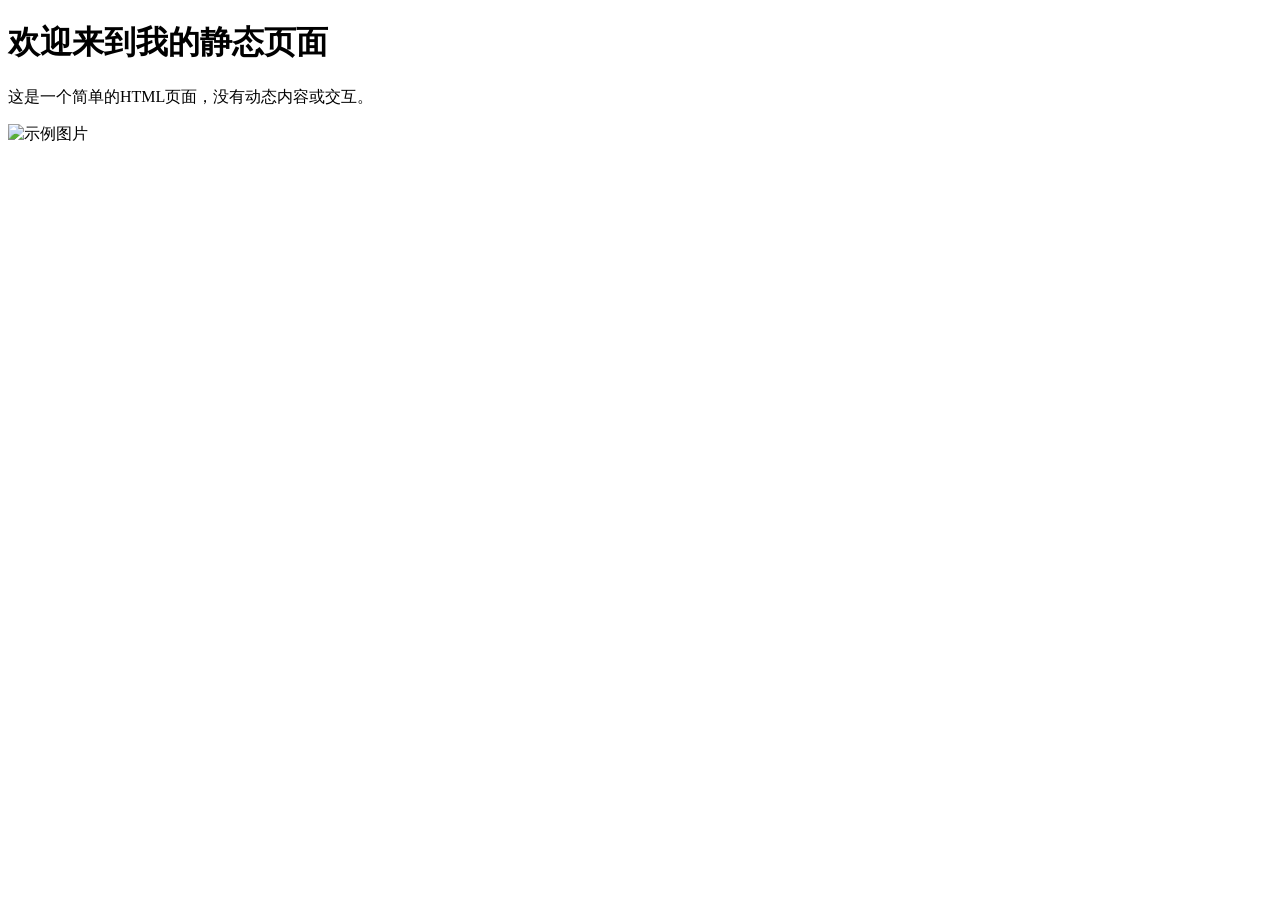
==== index.html @ fd195e70 "add index" ====
<!DOCTYPE html>
<html lang="en">
<head>
    <meta charset="UTF-8">
    <meta name="viewport" content="width=device-width, initial-scale=1.0">
    <title>静态页面示例</title>
</head>
<body>
    <h1>欢迎来到我的静态页面</h1>
    <p>这是一个简单的HTML页面，没有动态内容或交互。</p>
    <img src="example.jpg" alt="示例图片">
</body>
</html>
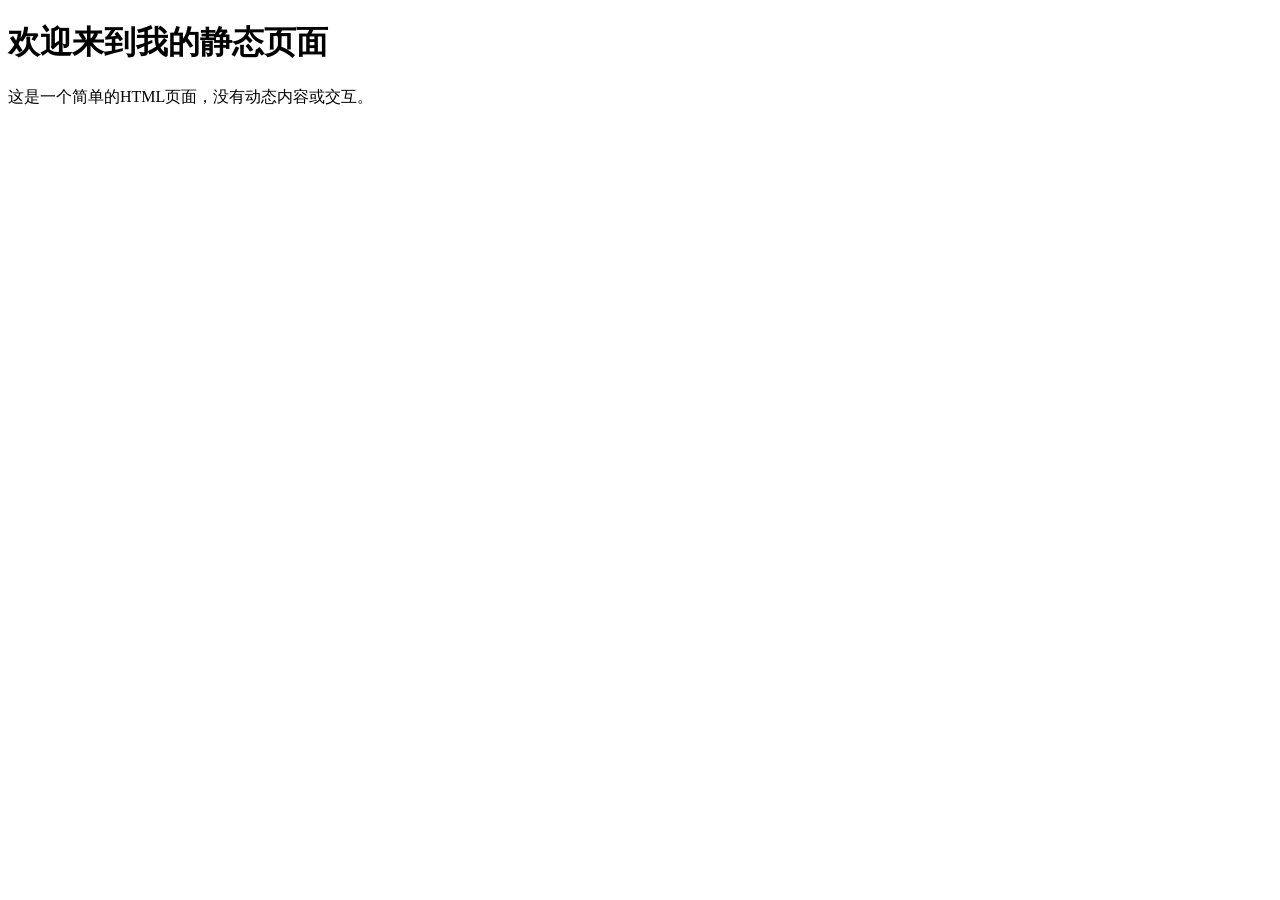
==== commit 2929322f: "test" ====
--- a/index.html
+++ b/index.html
@@ -3,11 +3,10 @@
 <head>
     <meta charset="UTF-8">
     <meta name="viewport" content="width=device-width, initial-scale=1.0">
-    <title>静态页面示例</title>
+    <title>静态页面</title>
 </head>
 <body>
     <h1>欢迎来到我的静态页面</h1>
     <p>这是一个简单的HTML页面，没有动态内容或交互。</p>
-    <img src="example.jpg" alt="示例图片">
 </body>
 </html>
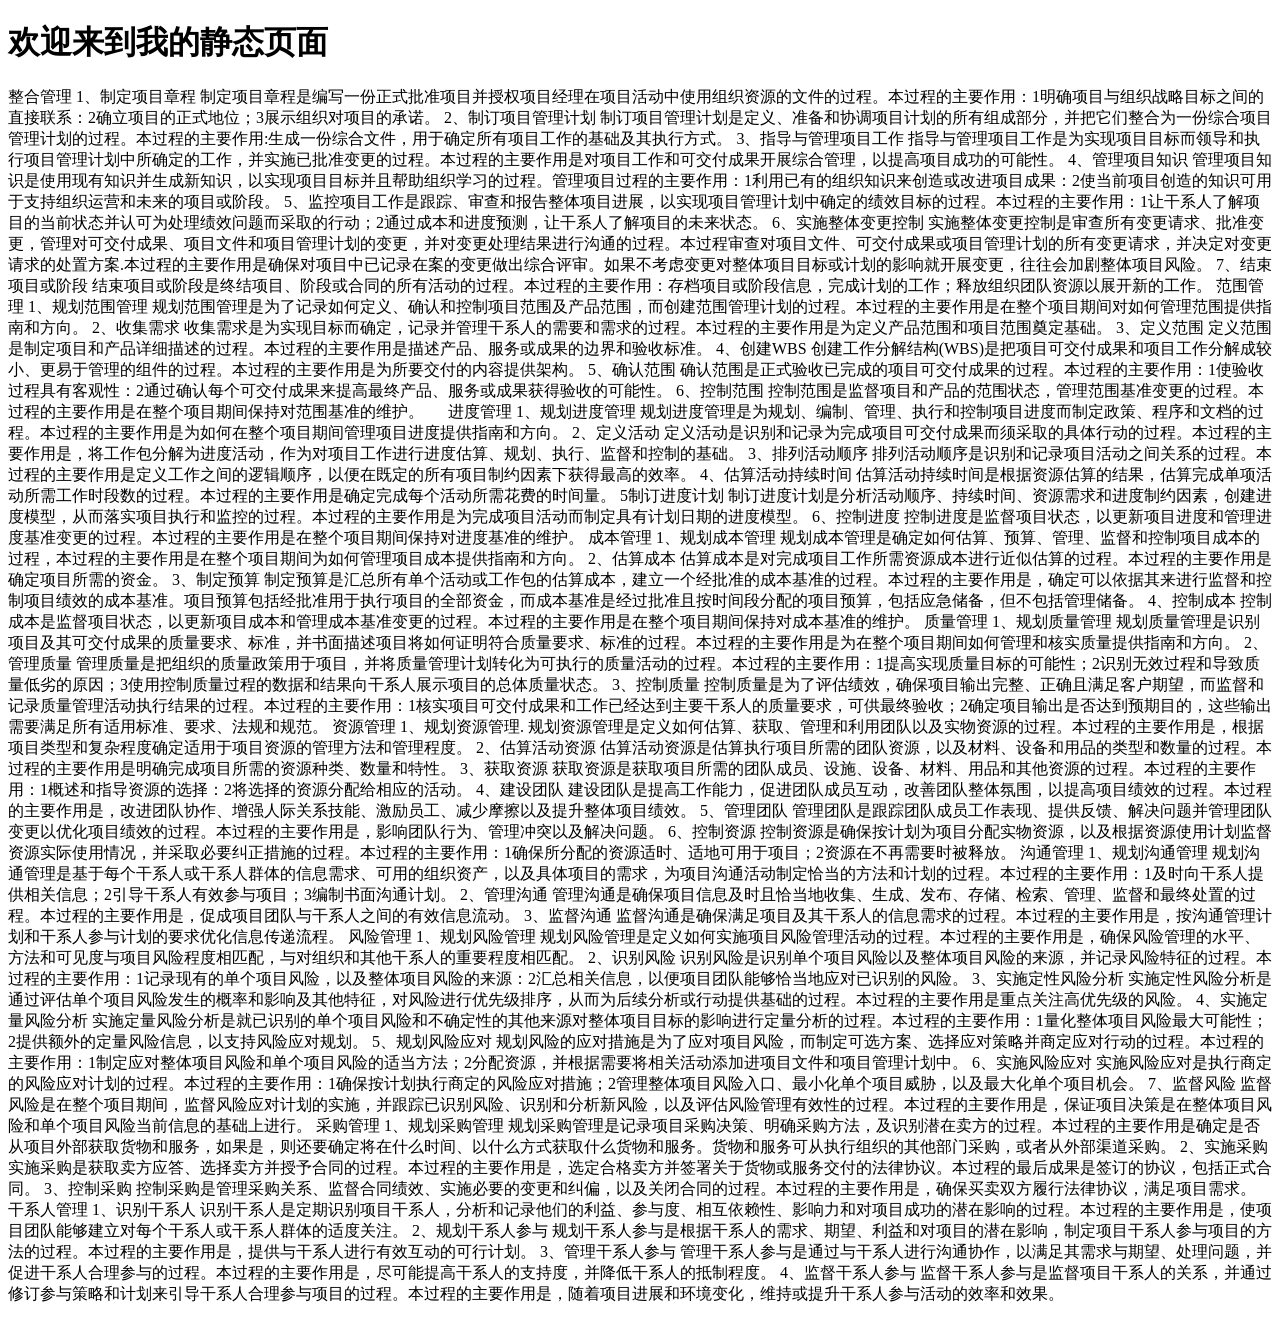
==== commit ddaaa792: "test" ====
--- a/index.html
+++ b/index.html
@@ -3,10 +3,121 @@
 <head>
     <meta charset="UTF-8">
     <meta name="viewport" content="width=device-width, initial-scale=1.0">
-    <title>静态页面</title>
+    <title></title>
 </head>
 <body>
     <h1>欢迎来到我的静态页面</h1>
-    <p>这是一个简单的HTML页面，没有动态内容或交互。</p>
+    <p>整合管理
+1、制定项目章程
+制定项目章程是编写一份正式批准项目并授权项目经理在项目活动中使用组织资源的文件的过程。本过程的主要作用：1明确项目与组织战略目标之间的直接联系：2确立项目的正式地位；3展示组织对项目的承诺。
+2、制订项目管理计划
+制订项目管理计划是定义、准备和协调项目计划的所有组成部分，并把它们整合为一份综合项目管理计划的过程。本过程的主要作用:生成一份综合文件，用于确定所有项目工作的基础及其执行方式。
+3、指导与管理项目工作
+指导与管理项目工作是为实现项目目标而领导和执行项目管理计划中所确定的工作，并实施已批准变更的过程。本过程的主要作用是对项目工作和可交付成果开展综合管理，以提高项目成功的可能性。
+4、管理项目知识
+管理项目知识是使用现有知识并生成新知识，以实现项目目标并且帮助组织学习的过程。管理项目过程的主要作用：1利用已有的组织知识来创造或改进项目成果：2使当前项目创造的知识可用于支持组织运营和未来的项目或阶段。
+5、监控项目工作是跟踪、审查和报告整体项目进展，以实现项目管理计划中确定的绩效目标的过程。本过程的主要作用：1让干系人了解项目的当前状态并认可为处理绩效问题而采取的行动；2通过成本和进度预测，让干系人了解项目的未来状态。
+6、实施整体变更控制
+实施整体变更控制是审查所有变更请求、批准变更，管理对可交付成果、项目文件和项目管理计划的变更，并对变更处理结果进行沟通的过程。本过程审查对项目文件、可交付成果或项目管理计划的所有变更请求，并决定对变更请求的处置方案.本过程的主要作用是确保对项目中已记录在案的变更做出综合评审。如果不考虑变更对整体项目目标或计划的影响就开展变更，往往会加剧整体项目风险。
+7、结束项目或阶段
+结束项目或阶段是终结项目、阶段或合同的所有活动的过程。本过程的主要作用：存档项目或阶段信息，完成计划的工作；释放组织团队资源以展开新的工作。
+范围管理
+1、规划范围管理
+规划范围管理是为了记录如何定义、确认和控制项目范围及产品范围，而创建范围管理计划的过程。本过程的主要作用是在整个项目期间对如何管理范围提供指南和方向。
+2、收集需求
+收集需求是为实现目标而确定，记录并管理干系人的需要和需求的过程。本过程的主要作用是为定义产品范围和项目范围奠定基础。
+3、定义范围
+定义范围是制定项目和产品详细描述的过程。本过程的主要作用是描述产品、服务或成果的边界和验收标准。
+4、创建WBS
+创建工作分解结构(WBS)是把项目可交付成果和项目工作分解成较小、更易于管理的组件的过程。本过程的主要作用是为所要交付的内容提供架构。
+5、确认范围
+确认范围是正式验收已完成的项目可交付成果的过程。本过程的主要作用：1使验收过程具有客观性：2通过确认每个可交付成果来提高最终产品、服务或成果获得验收的可能性。
+6、控制范围
+控制范围是监督项目和产品的范围状态，管理范围基准变更的过程。本过程的主要作用是在整个项目期间保持对范围基准的维护。
+ 
+进度管理
+1、规划进度管理
+规划进度管理是为规划、编制、管理、执行和控制项目进度而制定政策、程序和文档的过程。本过程的主要作用是为如何在整个项目期间管理项目进度提供指南和方向。
+2、定义活动
+定义活动是识别和记录为完成项目可交付成果而须采取的具体行动的过程。本过程的主要作用是，将工作包分解为进度活动，作为对项目工作进行进度估算、规划、执行、监督和控制的基础。
+3、排列活动顺序
+排列活动顺序是识别和记录项目活动之间关系的过程。本过程的主要作用是定义工作之间的逻辑顺序，以便在既定的所有项目制约因素下获得最高的效率。
+4、估算活动持续时间
+估算活动持续时间是根据资源估算的结果，估算完成单项活动所需工作时段数的过程。本过程的主要作用是确定完成每个活动所需花费的时间量。
+5制订进度计划
+制订进度计划是分析活动顺序、持续时间、资源需求和进度制约因素，创建进度模型，从而落实项目执行和监控的过程。本过程的主要作用是为完成项目活动而制定具有计划日期的进度模型。
+6、控制进度
+控制进度是监督项目状态，以更新项目进度和管理进度基准变更的过程。本过程的主要作用是在整个项目期间保持对进度基准的维护。
+成本管理
+1、规划成本管理
+规划成本管理是确定如何估算、预算、管理、监督和控制项目成本的过程，本过程的主要作用是在整个项目期间为如何管理项目成本提供指南和方向。
+2、估算成本
+估算成本是对完成项目工作所需资源成本进行近似估算的过程。本过程的主要作用是确定项目所需的资金。
+3、制定预算
+制定预算是汇总所有单个活动或工作包的估算成本，建立一个经批准的成本基准的过程。本过程的主要作用是，确定可以依据其来进行监督和控制项目绩效的成本基准。项目预算包括经批准用于执行项目的全部资金，而成本基准是经过批准且按时间段分配的项目预算，包括应急储备，但不包括管理储备。
+4、控制成本
+控制成本是监督项目状态，以更新项目成本和管理成本基准变更的过程。本过程的主要作用是在整个项目期间保持对成本基准的维护。
+质量管理
+1、规划质量管理
+规划质量管理是识别项目及其可交付成果的质量要求、标准，并书面描述项目将如何证明符合质量要求、标准的过程。本过程的主要作用是为在整个项目期间如何管理和核实质量提供指南和方向。
+2、管理质量
+管理质量是把组织的质量政策用于项目，并将质量管理计划转化为可执行的质量活动的过程。本过程的主要作用：1提高实现质量目标的可能性；2识别无效过程和导致质量低劣的原因；3使用控制质量过程的数据和结果向干系人展示项目的总体质量状态。
+3、控制质量
+控制质量是为了评估绩效，确保项目输出完整、正确且满足客户期望，而监督和记录质量管理活动执行结果的过程。本过程的主要作用：1核实项目可交付成果和工作已经达到主要干系人的质量要求，可供最终验收；2确定项目输出是否达到预期目的，这些输出需要满足所有适用标准、要求、法规和规范。
+资源管理
+1、规划资源管理.
+规划资源管理是定义如何估算、获取、管理和利用团队以及实物资源的过程。本过程的主要作用是，根据项目类型和复杂程度确定适用于项目资源的管理方法和管理程度。
+2、估算活动资源
+估算活动资源是估算执行项目所需的团队资源，以及材料、设备和用品的类型和数量的过程。本过程的主要作用是明确完成项目所需的资源种类、数量和特性。
+3、获取资源
+获取资源是获取项目所需的团队成员、设施、设备、材料、用品和其他资源的过程。本过程的主要作用：1概述和指导资源的选择：2将选择的资源分配给相应的活动。
+4、建设团队
+建设团队是提高工作能力，促进团队成员互动，改善团队整体氛围，以提高项目绩效的过程。本过程的主要作用是，改进团队协作、增强人际关系技能、激励员工、减少摩擦以及提升整体项目绩效。
+5、管理团队
+管理团队是跟踪团队成员工作表现、提供反馈、解决问题并管理团队变更以优化项目绩效的过程。本过程的主要作用是，影响团队行为、管理冲突以及解决问题。
+6、控制资源
+控制资源是确保按计划为项目分配实物资源，以及根据资源使用计划监督资源实际使用情况，并采取必要纠正措施的过程。本过程的主要作用：1确保所分配的资源适时、适地可用于项目；2资源在不再需要时被释放。
+沟通管理
+1、规划沟通管理
+规划沟通管理是基于每个干系人或干系人群体的信息需求、可用的组织资产，以及具体项目的需求，为项目沟通活动制定恰当的方法和计划的过程。本过程的主要作用：1及时向干系人提供相关信息；2引导干系人有效参与项目；3编制书面沟通计划。
+2、管理沟通
+管理沟通是确保项目信息及时且恰当地收集、生成、发布、存储、检索、管理、监督和最终处置的过程。本过程的主要作用是，促成项目团队与干系人之间的有效信息流动。
+3、监督沟通
+监督沟通是确保满足项目及其干系人的信息需求的过程。本过程的主要作用是，按沟通管理计划和干系人参与计划的要求优化信息传递流程。
+
+风险管理
+1、规划风险管理
+规划风险管理是定义如何实施项目风险管理活动的过程。本过程的主要作用是，确保风险管理的水平、方法和可见度与项目风险程度相匹配，与对组织和其他干系人的重要程度相匹配。
+2、识别风险
+识别风险是识别单个项目风险以及整体项目风险的来源，并记录风险特征的过程。本过程的主要作用：1记录现有的单个项目风险，以及整体项目风险的来源：2汇总相关信息，以便项目团队能够恰当地应对已识别的风险。
+3、实施定性风险分析
+实施定性风险分析是通过评估单个项目风险发生的概率和影响及其他特征，对风险进行优先级排序，从而为后续分析或行动提供基础的过程。本过程的主要作用是重点关注高优先级的风险。
+4、实施定量风险分析
+实施定量风险分析是就已识别的单个项目风险和不确定性的其他来源对整体项目目标的影响进行定量分析的过程。本过程的主要作用：1量化整体项目风险最大可能性；2提供额外的定量风险信息，以支持风险应对规划。
+ 
+5、规划风险应对
+规划风险的应对措施是为了应对项目风险，而制定可选方案、选择应对策略并商定应对行动的过程。本过程的主要作用：1制定应对整体项目风险和单个项目风险的适当方法；2分配资源，并根据需要将相关活动添加进项目文件和项目管理计划中。
+6、实施风险应对
+实施风险应对是执行商定的风险应对计划的过程。本过程的主要作用：1确保按计划执行商定的风险应对措施；2管理整体项目风险入口、最小化单个项目威胁，以及最大化单个项目机会。
+7、监督风险
+监督风险是在整个项目期间，监督风险应对计划的实施，并跟踪已识别风险、识别和分析新风险，以及评估风险管理有效性的过程。本过程的主要作用是，保证项目决策是在整体项目风险和单个项目风险当前信息的基础上进行。
+
+采购管理
+1、规划采购管理
+规划采购管理是记录项目采购决策、明确采购方法，及识别潜在卖方的过程。本过程的主要作用是确定是否从项目外部获取货物和服务，如果是，则还要确定将在什么时间、以什么方式获取什么货物和服务。货物和服务可从执行组织的其他部门采购，或者从外部渠道采购。
+2、实施采购
+实施采购是获取卖方应答、选择卖方并授予合同的过程。本过程的主要作用是，选定合格卖方并签署关于货物或服务交付的法律协议。本过程的最后成果是签订的协议，包括正式合同。
+3、控制采购
+控制采购是管理采购关系、监督合同绩效、实施必要的变更和纠偏，以及关闭合同的过程。本过程的主要作用是，确保买卖双方履行法律协议，满足项目需求。
+干系人管理
+1、识别干系人
+识别干系人是定期识别项目干系人，分析和记录他们的利益、参与度、相互依赖性、影响力和对项目成功的潜在影响的过程。本过程的主要作用是，使项目团队能够建立对每个干系人或干系人群体的适度关注。
+2、规划干系人参与
+规划干系人参与是根据干系人的需求、期望、利益和对项目的潜在影响，制定项目干系人参与项目的方法的过程。本过程的主要作用是，提供与干系人进行有效互动的可行计划。
+3、管理干系人参与
+管理干系人参与是通过与干系人进行沟通协作，以满足其需求与期望、处理问题，并促进干系人合理参与的过程。本过程的主要作用是，尽可能提高干系人的支持度，并降低干系人的抵制程度。
+4、监督干系人参与
+监督干系人参与是监督项目干系人的关系，并通过修订参与策略和计划来引导干系人合理参与项目的过程。本过程的主要作用是，随着项目进展和环境变化，维持或提升干系人参与活动的效率和效果。
+</p>
 </body>
 </html>
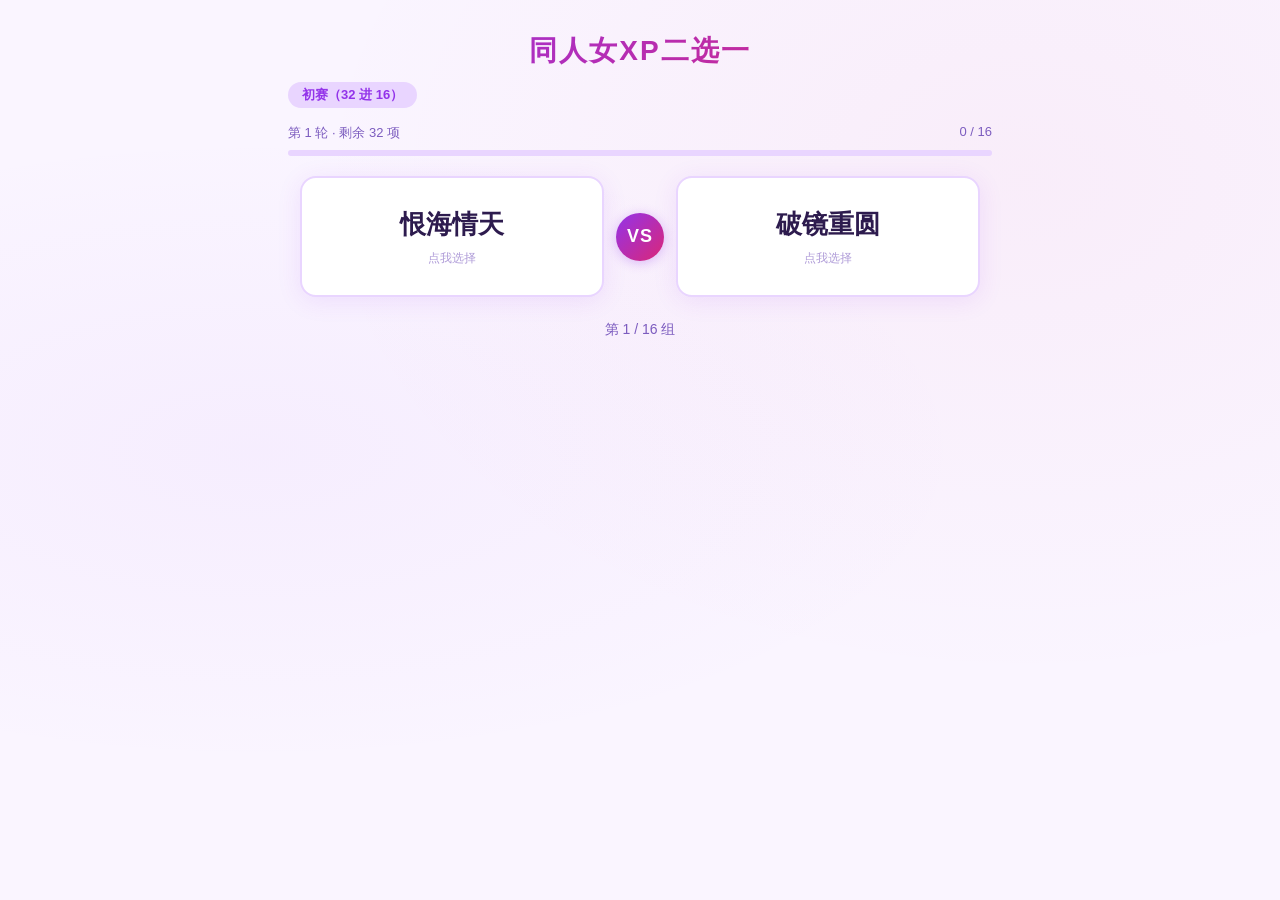
==== commit 2aa7637c: "Update index.html" ====
--- a/index.html
+++ b/index.html
@@ -1,123 +1,557 @@
 <!DOCTYPE html>
-<html lang="en">
+<html lang="zh-CN">
 <head>
-    <meta charset="UTF-8">
-    <meta name="viewport" content="width=device-width, initial-scale=1.0">
-    <title></title>
+<meta charset="UTF-8">
+<meta name="viewport" content="width=device-width, initial-scale=1.0">
+<title>同人女XP二选一</title>
+<style>
+  :root {
+    --bg: #faf5ff;
+    --card: #ffffff;
+    --text: #2d1b4e;
+    --sub: #7c5cbf;
+    --accent: #9333ea;
+    --accent2: #db2777;
+    --win: #fdf2f8;
+    --border: #e9d5ff;
+    --shadow: 0 4px 24px rgba(147, 51, 234, 0.10);
+    --shadow-hover: 0 8px 32px rgba(147, 51, 234, 0.18);
+    --vs-bg: linear-gradient(135deg, #9333ea, #db2777);
+  }
+
+  * { margin: 0; padding: 0; box-sizing: border-box; }
+
+  body {
+    font-family: "PingFang SC", "Microsoft YaHei", "Hiragino Sans GB", sans-serif;
+    background: var(--bg);
+    color: var(--text);
+    min-height: 100vh;
+    display: flex;
+    flex-direction: column;
+    align-items: center;
+    overflow-x: hidden;
+    background-image:
+      radial-gradient(ellipse at 20% 50%, rgba(147, 51, 234, 0.04) 0%, transparent 50%),
+      radial-gradient(ellipse at 80% 20%, rgba(219, 39, 119, 0.04) 0%, transparent 50%);
+  }
+
+  /* ---- header ---- */
+  .header {
+    text-align: center;
+    padding: 32px 20px 12px;
+    width: 100%;
+    max-width: 800px;
+  }
+  .header h1 {
+    font-size: 28px;
+    font-weight: 800;
+    background: var(--vs-bg);
+    -webkit-background-clip: text;
+    -webkit-text-fill-color: transparent;
+    background-clip: text;
+    letter-spacing: 2px;
+  }
+  .header .subtitle {
+    font-size: 14px;
+    color: var(--sub);
+    margin-top: 6px;
+  }
+
+  /* ---- progress ---- */
+  .progress-wrap {
+    width: 100%;
+    max-width: 800px;
+    padding: 0 24px 20px;
+  }
+  .progress-info {
+    display: flex;
+    justify-content: space-between;
+    font-size: 13px;
+    color: var(--sub);
+    margin-bottom: 8px;
+  }
+  .progress-bar {
+    height: 6px;
+    background: var(--border);
+    border-radius: 3px;
+    overflow: hidden;
+  }
+  .progress-fill {
+    height: 100%;
+    background: var(--vs-bg);
+    border-radius: 3px;
+    transition: width 0.5s ease;
+  }
+  .round-tag {
+    display: inline-block;
+    background: var(--border);
+    color: var(--accent);
+    padding: 4px 14px;
+    border-radius: 20px;
+    font-size: 13px;
+    font-weight: 600;
+    margin-bottom: 16px;
+  }
+
+  /* ---- main area ---- */
+  .main {
+    flex: 1;
+    display: flex;
+    flex-direction: column;
+    align-items: center;
+    width: 100%;
+    max-width: 800px;
+    padding: 0 24px 40px;
+  }
+
+  /* ---- VS arena ---- */
+  .arena {
+    display: flex;
+    align-items: center;
+    justify-content: center;
+    gap: 12px;
+    width: 100%;
+    max-width: 680px;
+    margin-bottom: 24px;
+  }
+  .vs-badge {
+    flex-shrink: 0;
+    width: 48px;
+    height: 48px;
+    border-radius: 50%;
+    background: var(--vs-bg);
+    color: #fff;
+    display: flex;
+    align-items: center;
+    justify-content: center;
+    font-weight: 900;
+    font-size: 18px;
+    letter-spacing: 1px;
+    z-index: 2;
+    box-shadow: 0 2px 12px rgba(147, 51, 234, 0.3);
+  }
+
+  .card {
+    flex: 1;
+    min-width: 0;
+    background: var(--card);
+    border: 2px solid var(--border);
+    border-radius: 16px;
+    padding: 28px 16px;
+    text-align: center;
+    cursor: pointer;
+    transition: all 0.3s ease;
+    box-shadow: var(--shadow);
+    position: relative;
+    overflow: hidden;
+    user-select: none;
+    -webkit-tap-highlight-color: transparent;
+  }
+  .card:hover {
+    transform: translateY(-4px);
+    box-shadow: var(--shadow-hover);
+    border-color: var(--accent);
+  }
+  .card:active {
+    transform: scale(0.97);
+  }
+  .card .card-text {
+    font-size: 26px;
+    font-weight: 700;
+    color: var(--text);
+    position: relative;
+    z-index: 1;
+    line-height: 1.4;
+  }
+  .card .card-hint {
+    font-size: 12px;
+    color: var(--sub);
+    margin-top: 8px;
+    opacity: 0.6;
+  }
+  .card::before {
+    content: '';
+    position: absolute;
+    inset: 0;
+    background: var(--vs-bg);
+    opacity: 0;
+    transition: opacity 0.3s ease;
+    border-radius: 14px;
+  }
+  .card:hover::before {
+    opacity: 0.04;
+  }
+
+  /* ---- selected / eliminated ---- */
+  .card.selected {
+    border-color: var(--accent);
+    background: var(--win);
+    animation: pulse 0.5s ease;
+  }
+  .card.eliminated {
+    opacity: 0.3;
+    transform: scale(0.94);
+    pointer-events: none;
+  }
+
+  @keyframes pulse {
+    0% { transform: scale(1); }
+    30% { transform: scale(1.03); }
+    100% { transform: scale(1); }
+  }
+
+  @keyframes slideInLeft {
+    from { opacity: 0; transform: translateX(-40px); }
+    to { opacity: 1; transform: translateX(0); }
+  }
+  @keyframes slideInRight {
+    from { opacity: 0; transform: translateX(40px); }
+    to { opacity: 1; transform: translateX(0); }
+  }
+  .card.anim-left { animation: slideInLeft 0.4s ease; }
+  .card.anim-right { animation: slideInRight 0.4s ease; }
+
+  /* ---- counter ---- */
+  .counter {
+    font-size: 14px;
+    color: var(--sub);
+    text-align: center;
+    margin-bottom: 16px;
+  }
+
+  /* ---- buttons ---- */
+  .btn {
+    padding: 12px 36px;
+    border: none;
+    border-radius: 24px;
+    font-size: 16px;
+    font-weight: 600;
+    cursor: pointer;
+    transition: all 0.3s ease;
+    font-family: inherit;
+    letter-spacing: 1px;
+  }
+  .btn-primary {
+    background: var(--vs-bg);
+    color: #fff;
+    box-shadow: 0 4px 16px rgba(147, 51, 234, 0.25);
+  }
+  .btn-primary:hover {
+    transform: translateY(-2px);
+    box-shadow: 0 6px 20px rgba(147, 51, 234, 0.35);
+  }
+  .btn-secondary {
+    background: var(--card);
+    color: var(--accent);
+    border: 2px solid var(--border);
+  }
+  .btn-secondary:hover {
+    border-color: var(--accent);
+    background: var(--win);
+  }
+
+  /* ---- champion ---- */
+  .champion-screen {
+    text-align: center;
+    animation: fadeInUp 0.6s ease;
+  }
+  @keyframes fadeInUp {
+    from { opacity: 0; transform: translateY(30px); }
+    to { opacity: 1; transform: translateY(0); }
+  }
+  .champion-card {
+    display: inline-block;
+    background: var(--card);
+    border: 3px solid var(--accent);
+    border-radius: 24px;
+    padding: 40px 48px;
+    box-shadow: 0 8px 40px rgba(147, 51, 234, 0.15);
+    margin: 20px 0;
+  }
+  .champion-card .crown {
+    font-size: 56px;
+    margin-bottom: 8px;
+    animation: bounce 1s ease infinite;
+  }
+  @keyframes bounce {
+    0%,100% { transform: translateY(0); }
+    50% { transform: translateY(-10px); }
+  }
+  .champion-card .champion-name {
+    font-size: 36px;
+    font-weight: 900;
+    background: var(--vs-bg);
+    -webkit-background-clip: text;
+    -webkit-text-fill-color: transparent;
+    background-clip: text;
+  }
+  .champion-card .champion-label {
+    font-size: 14px;
+    color: var(--sub);
+    margin-top: 4px;
+  }
+  .bracket-history {
+    margin-top: 24px;
+    font-size: 13px;
+    color: var(--sub);
+    line-height: 2;
+    max-height: 200px;
+    overflow-y: auto;
+  }
+
+  /* ---- start screen ---- */
+  .start-screen {
+    text-align: center;
+    animation: fadeInUp 0.6s ease;
+    padding: 40px 0;
+  }
+  .start-screen .emoji {
+    font-size: 80px;
+    margin-bottom: 16px;
+  }
+  .start-screen .desc {
+    color: var(--sub);
+    font-size: 15px;
+    margin: 12px 0 24px;
+    line-height: 1.8;
+  }
+
+  /* ---- round result ---- */
+  .round-summary {
+    text-align: center;
+    margin-bottom: 20px;
+    animation: fadeInUp 0.4s ease;
+  }
+  .round-summary h2 {
+    font-size: 20px;
+    color: var(--text);
+    margin-bottom: 8px;
+  }
+
+  /* scrollbar */
+  ::-webkit-scrollbar { width: 4px; }
+  ::-webkit-scrollbar-track { background: transparent; }
+  ::-webkit-scrollbar-thumb { background: var(--border); border-radius: 2px; }
+</style>
 </head>
 <body>
-    <h1>欢迎来到我的静态页面</h1>
-    <p>整合管理
-1、制定项目章程
-制定项目章程是编写一份正式批准项目并授权项目经理在项目活动中使用组织资源的文件的过程。本过程的主要作用：1明确项目与组织战略目标之间的直接联系：2确立项目的正式地位；3展示组织对项目的承诺。
-2、制订项目管理计划
-制订项目管理计划是定义、准备和协调项目计划的所有组成部分，并把它们整合为一份综合项目管理计划的过程。本过程的主要作用:生成一份综合文件，用于确定所有项目工作的基础及其执行方式。
-3、指导与管理项目工作
-指导与管理项目工作是为实现项目目标而领导和执行项目管理计划中所确定的工作，并实施已批准变更的过程。本过程的主要作用是对项目工作和可交付成果开展综合管理，以提高项目成功的可能性。
-4、管理项目知识
-管理项目知识是使用现有知识并生成新知识，以实现项目目标并且帮助组织学习的过程。管理项目过程的主要作用：1利用已有的组织知识来创造或改进项目成果：2使当前项目创造的知识可用于支持组织运营和未来的项目或阶段。
-5、监控项目工作是跟踪、审查和报告整体项目进展，以实现项目管理计划中确定的绩效目标的过程。本过程的主要作用：1让干系人了解项目的当前状态并认可为处理绩效问题而采取的行动；2通过成本和进度预测，让干系人了解项目的未来状态。
-6、实施整体变更控制
-实施整体变更控制是审查所有变更请求、批准变更，管理对可交付成果、项目文件和项目管理计划的变更，并对变更处理结果进行沟通的过程。本过程审查对项目文件、可交付成果或项目管理计划的所有变更请求，并决定对变更请求的处置方案.本过程的主要作用是确保对项目中已记录在案的变更做出综合评审。如果不考虑变更对整体项目目标或计划的影响就开展变更，往往会加剧整体项目风险。
-7、结束项目或阶段
-结束项目或阶段是终结项目、阶段或合同的所有活动的过程。本过程的主要作用：存档项目或阶段信息，完成计划的工作；释放组织团队资源以展开新的工作。
-范围管理
-1、规划范围管理
-规划范围管理是为了记录如何定义、确认和控制项目范围及产品范围，而创建范围管理计划的过程。本过程的主要作用是在整个项目期间对如何管理范围提供指南和方向。
-2、收集需求
-收集需求是为实现目标而确定，记录并管理干系人的需要和需求的过程。本过程的主要作用是为定义产品范围和项目范围奠定基础。
-3、定义范围
-定义范围是制定项目和产品详细描述的过程。本过程的主要作用是描述产品、服务或成果的边界和验收标准。
-4、创建WBS
-创建工作分解结构(WBS)是把项目可交付成果和项目工作分解成较小、更易于管理的组件的过程。本过程的主要作用是为所要交付的内容提供架构。
-5、确认范围
-确认范围是正式验收已完成的项目可交付成果的过程。本过程的主要作用：1使验收过程具有客观性：2通过确认每个可交付成果来提高最终产品、服务或成果获得验收的可能性。
-6、控制范围
-控制范围是监督项目和产品的范围状态，管理范围基准变更的过程。本过程的主要作用是在整个项目期间保持对范围基准的维护。
- 
-进度管理
-1、规划进度管理
-规划进度管理是为规划、编制、管理、执行和控制项目进度而制定政策、程序和文档的过程。本过程的主要作用是为如何在整个项目期间管理项目进度提供指南和方向。
-2、定义活动
-定义活动是识别和记录为完成项目可交付成果而须采取的具体行动的过程。本过程的主要作用是，将工作包分解为进度活动，作为对项目工作进行进度估算、规划、执行、监督和控制的基础。
-3、排列活动顺序
-排列活动顺序是识别和记录项目活动之间关系的过程。本过程的主要作用是定义工作之间的逻辑顺序，以便在既定的所有项目制约因素下获得最高的效率。
-4、估算活动持续时间
-估算活动持续时间是根据资源估算的结果，估算完成单项活动所需工作时段数的过程。本过程的主要作用是确定完成每个活动所需花费的时间量。
-5制订进度计划
-制订进度计划是分析活动顺序、持续时间、资源需求和进度制约因素，创建进度模型，从而落实项目执行和监控的过程。本过程的主要作用是为完成项目活动而制定具有计划日期的进度模型。
-6、控制进度
-控制进度是监督项目状态，以更新项目进度和管理进度基准变更的过程。本过程的主要作用是在整个项目期间保持对进度基准的维护。
-成本管理
-1、规划成本管理
-规划成本管理是确定如何估算、预算、管理、监督和控制项目成本的过程，本过程的主要作用是在整个项目期间为如何管理项目成本提供指南和方向。
-2、估算成本
-估算成本是对完成项目工作所需资源成本进行近似估算的过程。本过程的主要作用是确定项目所需的资金。
-3、制定预算
-制定预算是汇总所有单个活动或工作包的估算成本，建立一个经批准的成本基准的过程。本过程的主要作用是，确定可以依据其来进行监督和控制项目绩效的成本基准。项目预算包括经批准用于执行项目的全部资金，而成本基准是经过批准且按时间段分配的项目预算，包括应急储备，但不包括管理储备。
-4、控制成本
-控制成本是监督项目状态，以更新项目成本和管理成本基准变更的过程。本过程的主要作用是在整个项目期间保持对成本基准的维护。
-质量管理
-1、规划质量管理
-规划质量管理是识别项目及其可交付成果的质量要求、标准，并书面描述项目将如何证明符合质量要求、标准的过程。本过程的主要作用是为在整个项目期间如何管理和核实质量提供指南和方向。
-2、管理质量
-管理质量是把组织的质量政策用于项目，并将质量管理计划转化为可执行的质量活动的过程。本过程的主要作用：1提高实现质量目标的可能性；2识别无效过程和导致质量低劣的原因；3使用控制质量过程的数据和结果向干系人展示项目的总体质量状态。
-3、控制质量
-控制质量是为了评估绩效，确保项目输出完整、正确且满足客户期望，而监督和记录质量管理活动执行结果的过程。本过程的主要作用：1核实项目可交付成果和工作已经达到主要干系人的质量要求，可供最终验收；2确定项目输出是否达到预期目的，这些输出需要满足所有适用标准、要求、法规和规范。
-资源管理
-1、规划资源管理.
-规划资源管理是定义如何估算、获取、管理和利用团队以及实物资源的过程。本过程的主要作用是，根据项目类型和复杂程度确定适用于项目资源的管理方法和管理程度。
-2、估算活动资源
-估算活动资源是估算执行项目所需的团队资源，以及材料、设备和用品的类型和数量的过程。本过程的主要作用是明确完成项目所需的资源种类、数量和特性。
-3、获取资源
-获取资源是获取项目所需的团队成员、设施、设备、材料、用品和其他资源的过程。本过程的主要作用：1概述和指导资源的选择：2将选择的资源分配给相应的活动。
-4、建设团队
-建设团队是提高工作能力，促进团队成员互动，改善团队整体氛围，以提高项目绩效的过程。本过程的主要作用是，改进团队协作、增强人际关系技能、激励员工、减少摩擦以及提升整体项目绩效。
-5、管理团队
-管理团队是跟踪团队成员工作表现、提供反馈、解决问题并管理团队变更以优化项目绩效的过程。本过程的主要作用是，影响团队行为、管理冲突以及解决问题。
-6、控制资源
-控制资源是确保按计划为项目分配实物资源，以及根据资源使用计划监督资源实际使用情况，并采取必要纠正措施的过程。本过程的主要作用：1确保所分配的资源适时、适地可用于项目；2资源在不再需要时被释放。
-沟通管理
-1、规划沟通管理
-规划沟通管理是基于每个干系人或干系人群体的信息需求、可用的组织资产，以及具体项目的需求，为项目沟通活动制定恰当的方法和计划的过程。本过程的主要作用：1及时向干系人提供相关信息；2引导干系人有效参与项目；3编制书面沟通计划。
-2、管理沟通
-管理沟通是确保项目信息及时且恰当地收集、生成、发布、存储、检索、管理、监督和最终处置的过程。本过程的主要作用是，促成项目团队与干系人之间的有效信息流动。
-3、监督沟通
-监督沟通是确保满足项目及其干系人的信息需求的过程。本过程的主要作用是，按沟通管理计划和干系人参与计划的要求优化信息传递流程。
-
-风险管理
-1、规划风险管理
-规划风险管理是定义如何实施项目风险管理活动的过程。本过程的主要作用是，确保风险管理的水平、方法和可见度与项目风险程度相匹配，与对组织和其他干系人的重要程度相匹配。
-2、识别风险
-识别风险是识别单个项目风险以及整体项目风险的来源，并记录风险特征的过程。本过程的主要作用：1记录现有的单个项目风险，以及整体项目风险的来源：2汇总相关信息，以便项目团队能够恰当地应对已识别的风险。
-3、实施定性风险分析
-实施定性风险分析是通过评估单个项目风险发生的概率和影响及其他特征，对风险进行优先级排序，从而为后续分析或行动提供基础的过程。本过程的主要作用是重点关注高优先级的风险。
-4、实施定量风险分析
-实施定量风险分析是就已识别的单个项目风险和不确定性的其他来源对整体项目目标的影响进行定量分析的过程。本过程的主要作用：1量化整体项目风险最大可能性；2提供额外的定量风险信息，以支持风险应对规划。
- 
-5、规划风险应对
-规划风险的应对措施是为了应对项目风险，而制定可选方案、选择应对策略并商定应对行动的过程。本过程的主要作用：1制定应对整体项目风险和单个项目风险的适当方法；2分配资源，并根据需要将相关活动添加进项目文件和项目管理计划中。
-6、实施风险应对
-实施风险应对是执行商定的风险应对计划的过程。本过程的主要作用：1确保按计划执行商定的风险应对措施；2管理整体项目风险入口、最小化单个项目威胁，以及最大化单个项目机会。
-7、监督风险
-监督风险是在整个项目期间，监督风险应对计划的实施，并跟踪已识别风险、识别和分析新风险，以及评估风险管理有效性的过程。本过程的主要作用是，保证项目决策是在整体项目风险和单个项目风险当前信息的基础上进行。
-
-采购管理
-1、规划采购管理
-规划采购管理是记录项目采购决策、明确采购方法，及识别潜在卖方的过程。本过程的主要作用是确定是否从项目外部获取货物和服务，如果是，则还要确定将在什么时间、以什么方式获取什么货物和服务。货物和服务可从执行组织的其他部门采购，或者从外部渠道采购。
-2、实施采购
-实施采购是获取卖方应答、选择卖方并授予合同的过程。本过程的主要作用是，选定合格卖方并签署关于货物或服务交付的法律协议。本过程的最后成果是签订的协议，包括正式合同。
-3、控制采购
-控制采购是管理采购关系、监督合同绩效、实施必要的变更和纠偏，以及关闭合同的过程。本过程的主要作用是，确保买卖双方履行法律协议，满足项目需求。
-干系人管理
-1、识别干系人
-识别干系人是定期识别项目干系人，分析和记录他们的利益、参与度、相互依赖性、影响力和对项目成功的潜在影响的过程。本过程的主要作用是，使项目团队能够建立对每个干系人或干系人群体的适度关注。
-2、规划干系人参与
-规划干系人参与是根据干系人的需求、期望、利益和对项目的潜在影响，制定项目干系人参与项目的方法的过程。本过程的主要作用是，提供与干系人进行有效互动的可行计划。
-3、管理干系人参与
-管理干系人参与是通过与干系人进行沟通协作，以满足其需求与期望、处理问题，并促进干系人合理参与的过程。本过程的主要作用是，尽可能提高干系人的支持度，并降低干系人的抵制程度。
-4、监督干系人参与
-监督干系人参与是监督项目干系人的关系，并通过修订参与策略和计划来引导干系人合理参与项目的过程。本过程的主要作用是，随着项目进展和环境变化，维持或提升干系人参与活动的效率和效果。
-</p>
+
+<div class="header">
+  <h1>同人女XP二选一</h1>
+</div>
+
+<div class="main" id="app"></div>
+
+<script>
+// ===================== DATA =====================
+// 取 32 项（2^5），保证全程无轮空晋级
+const ALL_ITEMS = [
+  "恨海情天","破镜重圆","镜花水月","枯木逢春",
+  "烂人真心","圣人私心","明月高悬","欢喜冤家",
+  "宿敌变挚友","挚友变宿敌","宿敌","挚友",
+  "相爱相杀","师徒","骨科","伪骨科",
+  "爱而不得","先婚后爱","强制爱","默默守护",
+  "青梅竹马","天降","年上","年下",
+  "救赎","一起腐烂","暗恋","明恋",
+  "双强","霸总娇妻","追妻火葬场","追夫火葬场"
+];
+
+// ===================== STATE =====================
+let currentItems = [];   // items in current round
+let winners = [];        // picked winners (one per pair, filled as user selects)
+let currentPair = 0;     // which pair is active (0-indexed)
+let roundNum = 0;        // round counter for display
+let bracketLog = [];     // [{round, pair, left, right, picked}]
+
+// ===================== SETUP =====================
+function initGame() {
+  currentItems = ALL_ITEMS.slice();
+  winners = new Array(Math.floor(currentItems.length / 2)).fill(null);
+  currentPair = 0;
+  roundNum = 0;
+  bracketLog = [];
+  render();
+}
+
+// ===================== RENDER =====================
+const app = document.getElementById('app');
+
+function render() {
+  // Champion?
+  if (currentItems.length === 1) {
+    renderChampion(currentItems[0]);
+    return;
+  }
+
+  const totalPairs = currentItems.length / 2;
+
+  // Current pair
+  const i = currentPair * 2;
+  const left  = currentItems[i];
+  const right = currentItems[i + 1];
+  const picked = winners[currentPair] !== null ? winners[currentPair] : null;
+
+  const doneThisRound = winners.filter(w => w !== null).length;
+  const progress = Math.round((doneThisRound / totalPairs) * 100);
+
+  let roundLabel;
+  const N = currentItems.length;
+  if (totalPairs > 10) {
+    roundLabel = `初赛（${N} 进 ${totalPairs}）`;
+  } else if (totalPairs > 4) {
+    roundLabel = `${N} 强晋级赛`;
+  } else if (totalPairs > 1) {
+    roundLabel = `半决赛（${N} 进 ${totalPairs}）`;
+  } else {
+    roundLabel = `🏆 决赛`;
+  }
+
+  app.innerHTML = `
+    <div class="progress-wrap">
+      <div class="round-tag">${roundLabel}</div>
+      <div class="progress-info">
+        <span>第 ${roundNum + 1} 轮 · 剩余 ${N} 项</span>
+        <span>${doneThisRound} / ${totalPairs}</span>
+      </div>
+      <div class="progress-bar">
+        <div class="progress-fill" style="width:${progress}%"></div>
+      </div>
+    </div>
+
+    <div class="arena">
+      <div class="card anim-left ${picked === left ? 'selected' : picked !== null ? 'eliminated' : ''}"
+           onclick="pick(0)" id="card-left">
+        <div class="card-text">${left}</div>
+        <div class="card-hint">点我选择</div>
+      </div>
+      <div class="vs-badge">VS</div>
+      <div class="card anim-right ${picked === right ? 'selected' : picked !== null ? 'eliminated' : ''}"
+           onclick="pick(1)" id="card-right">
+        <div class="card-text">${right}</div>
+        <div class="card-hint">点我选择</div>
+      </div>
+    </div>
+
+    <div class="counter">第 ${currentPair + 1} / ${totalPairs} 组</div>
+  `;
+}
+
+// ===================== PICK =====================
+function pick(side) {
+  const i = currentPair * 2;
+  const left  = currentItems[i];
+  const right = currentItems[i + 1];
+  const chosen = side === 0 ? left : right;
+
+  // Record winner
+  winners[currentPair] = chosen;
+
+  bracketLog.push({
+    round: roundNum,
+    pair: currentPair,
+    left, right,
+    picked: chosen
+  });
+
+  // Advance
+  setTimeout(() => {
+    currentPair++;
+    if (currentPair >= winners.length) {
+      // Round complete → auto-advance
+      currentItems = winners.filter(w => w !== null);
+      // Only 1 item left = champion
+      if (currentItems.length <= 1) {
+        render();
+        return;
+      }
+      // Setup next round
+      winners = new Array(Math.floor(currentItems.length / 2)).fill(null);
+      currentPair = 0;
+      roundNum++;
+      render();
+    } else {
+      render();
+    }
+  }, 400);
+}
+
+// ===================== CHAMPION =====================
+function renderChampion(champion) {
+  let historyHtml = '';
+  bracketLog.forEach(b => {
+    const rName = b.round === 0 ? '初赛' : `第${b.round + 1}轮`;
+    historyHtml += `<div>${rName}｜${b.left} <b style="color:var(--accent)">VS</b> ${b.right} → <b style="color:var(--accent2)">${b.picked}</b></div>`;
+  });
+
+  app.innerHTML = `
+    <div class="champion-screen">
+      <div class="champion-card">
+        <div class="crown">👑</div>
+        <div class="champion-name">${champion}</div>
+        <div class="champion-label">🏆 你的终极XP</div>
+      </div>
+      <p style="color:var(--sub);margin:8px 0 16px">
+        历经 ${bracketLog.length} 次抉择，从 32 个XP中脱颖而出
+      </p>
+      <div style="display:flex;gap:12px;justify-content:center;flex-wrap:wrap">
+        <button class="btn btn-primary" onclick="initGame()">再来一局</button>
+        <button class="btn btn-secondary" onclick="showBracket()">查看对决记录</button>
+      </div>
+      <div class="bracket-history" id="bracket-detail" style="display:none">
+        ${historyHtml}
+      </div>
+    </div>
+  `;
+
+  spawnConfetti();
+}
+
+function showBracket() {
+  const el = document.getElementById('bracket-detail');
+  el.style.display = el.style.display === 'none' ? 'block' : 'none';
+}
+
+// ===================== CONFETTI =====================
+function spawnConfetti() {
+  const colors = ['#9333ea','#db2777','#f472b6','#c084fc','#e879f9','#facc15','#818cf8'];
+  for (let i = 0; i < 60; i++) {
+    setTimeout(() => {
+      const c = document.createElement('div');
+      c.style.cssText = `
+        position: fixed; left: ${Math.random() * 100}vw; top: -20px;
+        width: ${6 + Math.random() * 10}px; height: ${6 + Math.random() * 10}px;
+        background: ${colors[Math.floor(Math.random() * colors.length)]};
+        border-radius: ${Math.random() > 0.5 ? '50%' : '2px'};
+        pointer-events: none; z-index: 999;
+        animation: confettiFall ${2 + Math.random() * 3}s ease-out forwards;
+        animation-delay: ${Math.random() * 0.5}s;
+      `;
+      document.body.appendChild(c);
+      setTimeout(() => c.remove(), 4000);
+    }, i * 30);
+  }
+  const style = document.createElement('style');
+  style.textContent = `
+    @keyframes confettiFall {
+      0% { transform: translateY(0) rotate(0deg) scale(1); opacity: 1; }
+      100% { transform: translateY(100vh) rotate(${360 + Math.random() * 720}deg) scale(0.3); opacity: 0; }
+    }
+  `;
+  document.head.appendChild(style);
+}
+
+// ===================== KEYBOARD =====================
+document.addEventListener('keydown', e => {
+  if ((e.key === 'ArrowLeft' || e.key === 'a') && winners[currentPair] === null) {
+    pick(0);
+  }
+  if ((e.key === 'ArrowRight' || e.key === 'd') && winners[currentPair] === null) {
+    pick(1);
+  }
+});
+
+// ===================== INIT =====================
+initGame();
+</script>
 </body>
-</html>+</html>
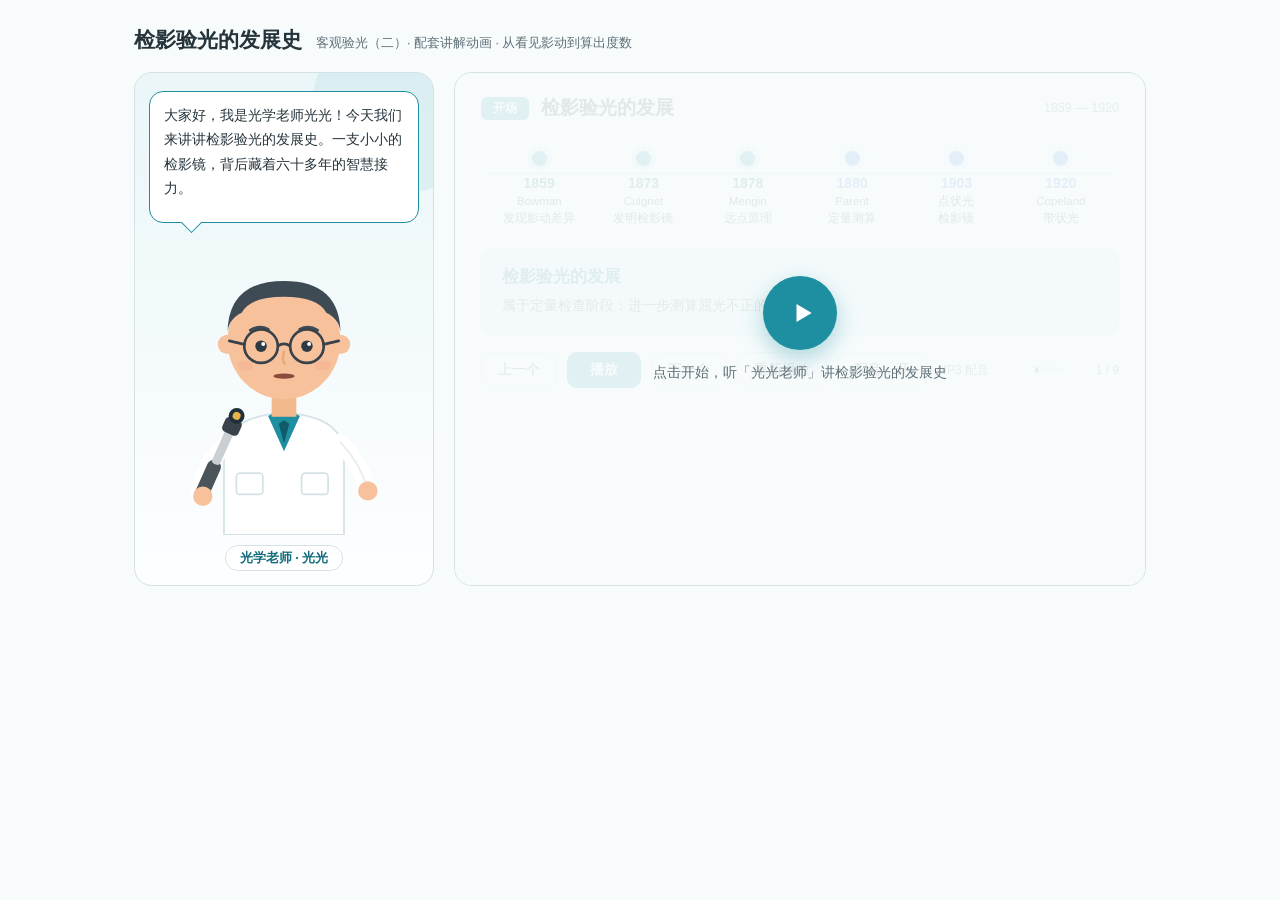
==== commit 6bf3ca76: "commit" ====
--- a/index.html
+++ b/index.html
@@ -2,556 +2,531 @@
 <html lang="zh-CN">
 <head>
 <meta charset="UTF-8">
-<meta name="viewport" content="width=device-width, initial-scale=1.0">
-<title>同人女XP二选一</title>
+<meta name="viewport" content="width=device-width, initial-scale=1">
+<title>检影验光发展史 · 卡通老师讲解动画</title>
 <style>
-  :root {
-    --bg: #faf5ff;
-    --card: #ffffff;
-    --text: #2d1b4e;
-    --sub: #7c5cbf;
-    --accent: #9333ea;
-    --accent2: #db2777;
-    --win: #fdf2f8;
-    --border: #e9d5ff;
-    --shadow: 0 4px 24px rgba(147, 51, 234, 0.10);
-    --shadow-hover: 0 8px 32px rgba(147, 51, 234, 0.18);
-    --vs-bg: linear-gradient(135deg, #9333ea, #db2777);
-  }
-
-  * { margin: 0; padding: 0; box-sizing: border-box; }
-
-  body {
-    font-family: "PingFang SC", "Microsoft YaHei", "Hiragino Sans GB", sans-serif;
-    background: var(--bg);
-    color: var(--text);
-    min-height: 100vh;
-    display: flex;
-    flex-direction: column;
-    align-items: center;
-    overflow-x: hidden;
-    background-image:
-      radial-gradient(ellipse at 20% 50%, rgba(147, 51, 234, 0.04) 0%, transparent 50%),
-      radial-gradient(ellipse at 80% 20%, rgba(219, 39, 119, 0.04) 0%, transparent 50%);
-  }
-
-  /* ---- header ---- */
-  .header {
-    text-align: center;
-    padding: 32px 20px 12px;
-    width: 100%;
-    max-width: 800px;
-  }
-  .header h1 {
-    font-size: 28px;
-    font-weight: 800;
-    background: var(--vs-bg);
-    -webkit-background-clip: text;
-    -webkit-text-fill-color: transparent;
-    background-clip: text;
-    letter-spacing: 2px;
-  }
-  .header .subtitle {
-    font-size: 14px;
-    color: var(--sub);
-    margin-top: 6px;
-  }
-
-  /* ---- progress ---- */
-  .progress-wrap {
-    width: 100%;
-    max-width: 800px;
-    padding: 0 24px 20px;
-  }
-  .progress-info {
-    display: flex;
-    justify-content: space-between;
-    font-size: 13px;
-    color: var(--sub);
-    margin-bottom: 8px;
-  }
-  .progress-bar {
-    height: 6px;
-    background: var(--border);
-    border-radius: 3px;
-    overflow: hidden;
-  }
-  .progress-fill {
-    height: 100%;
-    background: var(--vs-bg);
-    border-radius: 3px;
-    transition: width 0.5s ease;
-  }
-  .round-tag {
-    display: inline-block;
-    background: var(--border);
-    color: var(--accent);
-    padding: 4px 14px;
-    border-radius: 20px;
-    font-size: 13px;
-    font-weight: 600;
-    margin-bottom: 16px;
-  }
-
-  /* ---- main area ---- */
-  .main {
-    flex: 1;
-    display: flex;
-    flex-direction: column;
-    align-items: center;
-    width: 100%;
-    max-width: 800px;
-    padding: 0 24px 40px;
-  }
-
-  /* ---- VS arena ---- */
-  .arena {
-    display: flex;
-    align-items: center;
-    justify-content: center;
-    gap: 12px;
-    width: 100%;
-    max-width: 680px;
-    margin-bottom: 24px;
-  }
-  .vs-badge {
-    flex-shrink: 0;
-    width: 48px;
-    height: 48px;
-    border-radius: 50%;
-    background: var(--vs-bg);
-    color: #fff;
-    display: flex;
-    align-items: center;
-    justify-content: center;
-    font-weight: 900;
-    font-size: 18px;
-    letter-spacing: 1px;
-    z-index: 2;
-    box-shadow: 0 2px 12px rgba(147, 51, 234, 0.3);
-  }
-
-  .card {
-    flex: 1;
-    min-width: 0;
-    background: var(--card);
-    border: 2px solid var(--border);
-    border-radius: 16px;
-    padding: 28px 16px;
-    text-align: center;
-    cursor: pointer;
-    transition: all 0.3s ease;
-    box-shadow: var(--shadow);
-    position: relative;
-    overflow: hidden;
-    user-select: none;
-    -webkit-tap-highlight-color: transparent;
-  }
-  .card:hover {
-    transform: translateY(-4px);
-    box-shadow: var(--shadow-hover);
-    border-color: var(--accent);
-  }
-  .card:active {
-    transform: scale(0.97);
-  }
-  .card .card-text {
-    font-size: 26px;
-    font-weight: 700;
-    color: var(--text);
-    position: relative;
-    z-index: 1;
-    line-height: 1.4;
-  }
-  .card .card-hint {
-    font-size: 12px;
-    color: var(--sub);
-    margin-top: 8px;
-    opacity: 0.6;
-  }
-  .card::before {
-    content: '';
-    position: absolute;
-    inset: 0;
-    background: var(--vs-bg);
-    opacity: 0;
-    transition: opacity 0.3s ease;
-    border-radius: 14px;
-  }
-  .card:hover::before {
-    opacity: 0.04;
-  }
-
-  /* ---- selected / eliminated ---- */
-  .card.selected {
-    border-color: var(--accent);
-    background: var(--win);
-    animation: pulse 0.5s ease;
-  }
-  .card.eliminated {
-    opacity: 0.3;
-    transform: scale(0.94);
-    pointer-events: none;
-  }
-
-  @keyframes pulse {
-    0% { transform: scale(1); }
-    30% { transform: scale(1.03); }
-    100% { transform: scale(1); }
-  }
-
-  @keyframes slideInLeft {
-    from { opacity: 0; transform: translateX(-40px); }
-    to { opacity: 1; transform: translateX(0); }
-  }
-  @keyframes slideInRight {
-    from { opacity: 0; transform: translateX(40px); }
-    to { opacity: 1; transform: translateX(0); }
-  }
-  .card.anim-left { animation: slideInLeft 0.4s ease; }
-  .card.anim-right { animation: slideInRight 0.4s ease; }
-
-  /* ---- counter ---- */
-  .counter {
-    font-size: 14px;
-    color: var(--sub);
-    text-align: center;
-    margin-bottom: 16px;
-  }
-
-  /* ---- buttons ---- */
-  .btn {
-    padding: 12px 36px;
-    border: none;
-    border-radius: 24px;
-    font-size: 16px;
-    font-weight: 600;
-    cursor: pointer;
-    transition: all 0.3s ease;
-    font-family: inherit;
-    letter-spacing: 1px;
-  }
-  .btn-primary {
-    background: var(--vs-bg);
-    color: #fff;
-    box-shadow: 0 4px 16px rgba(147, 51, 234, 0.25);
-  }
-  .btn-primary:hover {
-    transform: translateY(-2px);
-    box-shadow: 0 6px 20px rgba(147, 51, 234, 0.35);
-  }
-  .btn-secondary {
-    background: var(--card);
-    color: var(--accent);
-    border: 2px solid var(--border);
-  }
-  .btn-secondary:hover {
-    border-color: var(--accent);
-    background: var(--win);
-  }
-
-  /* ---- champion ---- */
-  .champion-screen {
-    text-align: center;
-    animation: fadeInUp 0.6s ease;
-  }
-  @keyframes fadeInUp {
-    from { opacity: 0; transform: translateY(30px); }
-    to { opacity: 1; transform: translateY(0); }
-  }
-  .champion-card {
-    display: inline-block;
-    background: var(--card);
-    border: 3px solid var(--accent);
-    border-radius: 24px;
-    padding: 40px 48px;
-    box-shadow: 0 8px 40px rgba(147, 51, 234, 0.15);
-    margin: 20px 0;
-  }
-  .champion-card .crown {
-    font-size: 56px;
-    margin-bottom: 8px;
-    animation: bounce 1s ease infinite;
-  }
-  @keyframes bounce {
-    0%,100% { transform: translateY(0); }
-    50% { transform: translateY(-10px); }
-  }
-  .champion-card .champion-name {
-    font-size: 36px;
-    font-weight: 900;
-    background: var(--vs-bg);
-    -webkit-background-clip: text;
-    -webkit-text-fill-color: transparent;
-    background-clip: text;
-  }
-  .champion-card .champion-label {
-    font-size: 14px;
-    color: var(--sub);
-    margin-top: 4px;
-  }
-  .bracket-history {
-    margin-top: 24px;
-    font-size: 13px;
-    color: var(--sub);
-    line-height: 2;
-    max-height: 200px;
-    overflow-y: auto;
-  }
-
-  /* ---- start screen ---- */
-  .start-screen {
-    text-align: center;
-    animation: fadeInUp 0.6s ease;
-    padding: 40px 0;
-  }
-  .start-screen .emoji {
-    font-size: 80px;
-    margin-bottom: 16px;
-  }
-  .start-screen .desc {
-    color: var(--sub);
-    font-size: 15px;
-    margin: 12px 0 24px;
-    line-height: 1.8;
-  }
-
-  /* ---- round result ---- */
-  .round-summary {
-    text-align: center;
-    margin-bottom: 20px;
-    animation: fadeInUp 0.4s ease;
-  }
-  .round-summary h2 {
-    font-size: 20px;
-    color: var(--text);
-    margin-bottom: 8px;
-  }
-
-  /* scrollbar */
-  ::-webkit-scrollbar { width: 4px; }
-  ::-webkit-scrollbar-track { background: transparent; }
-  ::-webkit-scrollbar-thumb { background: var(--border); border-radius: 2px; }
+:root{
+  --teal:#1E8FA0; --teal-d:#116D7C; --teal-bg:#E4F4F6;
+  --blue:#3B7DD8; --blue-bg:#E8F1FC;
+  --ink:#25333B; --ink2:#5E7078; --line:#D5E2E5; --bg:#F7FBFC; --card:#FFFFFF;
+  --amber:#E8963C; --amber-bg:#FCF0DF;
+}
+*{box-sizing:border-box;margin:0;padding:0}
+body{background:var(--bg);color:var(--ink);font-family:"PingFang SC","Microsoft YaHei","Hiragino Sans GB",sans-serif;overflow-x:hidden}
+.stage{max-width:1060px;margin:0 auto;padding:26px 24px 40px}
+.top{display:flex;align-items:baseline;gap:14px;margin-bottom:18px}
+.top h1{font-size:21px;font-weight:600}
+.top span{font-size:12.5px;color:var(--ink2)}
+.board{display:grid;grid-template-columns:300px 1fr;gap:20px;align-items:stretch}
+
+/* 左侧老师区 */
+.teacher-panel{background:linear-gradient(180deg,#EAF6F8 0%,#FDFEFF 100%);border:1px solid var(--line);border-radius:18px;padding:18px 14px 14px;display:flex;flex-direction:column;align-items:center;position:relative;overflow:hidden}
+.teacher-panel .name{font-size:13px;color:var(--teal-d);font-weight:600;background:#fff;border:1px solid var(--line);border-radius:20px;padding:3px 14px;margin-top:6px}
+.bubble{position:relative;background:#fff;border:1.5px solid var(--teal);border-radius:14px;padding:12px 14px;font-size:13.5px;line-height:1.8;min-height:132px;width:100%;margin-bottom:10px}
+.bubble::after{content:"";position:absolute;left:34px;bottom:-8px;width:14px;height:14px;background:#fff;border-right:1.5px solid var(--teal);border-bottom:1.5px solid var(--teal);transform:rotate(45deg)}
+.bubble .caret{display:inline-block;width:8px;height:15px;background:var(--teal);vertical-align:-2px;animation:caret .8s steps(1) infinite}
+@keyframes caret{50%{opacity:0}}
+.teacher-wrap{animation:bob 3.2s ease-in-out infinite;margin-top:2px}
+@keyframes bob{0%,100%{transform:translateY(0)}50%{transform:translateY(-7px)}}
+.eye{animation:blink 4.2s infinite}
+@keyframes blink{0%,93%,100%{transform:scaleY(1)}96.5%{transform:scaleY(.08)}}
+.glow{position:absolute;top:-60px;right:-60px;width:180px;height:180px;border-radius:50%;background:rgba(30,143,160,.08)}
+
+/* 右侧内容区 */
+.content{background:var(--card);border:1px solid var(--line);border-radius:18px;padding:22px 26px;display:flex;flex-direction:column;gap:14px}
+.head-row{display:flex;align-items:center;gap:12px}
+.tag{font-size:12px;font-weight:600;color:#fff;border-radius:6px;padding:3px 12px;background:var(--teal)}
+.tag.quant{background:var(--blue)}
+.tag.struct{background:var(--amber)}
+.tag.end{background:var(--ink2)}
+.head-row h2{font-size:19px;font-weight:600}
+.head-row .era{margin-left:auto;font-size:12.5px;color:var(--ink2)}
+
+/* 时间轴 */
+.timeline{position:relative;margin:16px 6px 8px}
+.tl-line{position:absolute;left:0;right:0;top:21px;height:3px;background:var(--line);border-radius:2px}
+.tl-fill{position:absolute;left:0;top:21px;height:3px;background:var(--teal);border-radius:2px;width:0;transition:width .8s ease}
+.tl-nodes{display:flex;justify-content:space-between;position:relative}
+.node{display:flex;flex-direction:column;align-items:center;width:0;flex:1;transition:opacity .4s}
+.node .dot{width:15px;height:15px;border-radius:50%;background:#fff;border:3px solid var(--line);transition:all .4s;margin-bottom:9px}
+.node .yr{font-size:14px;font-weight:600;color:#B9C6CA;transition:color .4s}
+.node .nm{font-size:11.5px;color:#C3CFD3;margin-top:2px;text-align:center;line-height:1.45;transition:color .4s;max-width:96px}
+.node.on .dot{background:var(--teal);border-color:var(--teal);box-shadow:0 0 0 5px var(--teal-bg)}
+.node.on .yr{color:var(--teal-d)}
+.node.on .nm{color:var(--ink)}
+.node.dim{opacity:.55}
+.node.quant.on .dot{background:var(--blue);border-color:var(--blue);box-shadow:0 0 0 5px var(--blue-bg)}
+.node.quant.on .yr{color:var(--blue)}
+
+/* 事件卡 / 结构卡 */
+.event{background:var(--teal-bg);border:1px solid #BFE2E7;border-radius:14px;padding:16px 20px;animation:pop .45s ease}
+.event.blue{background:var(--blue-bg);border-color:#BFD8F3}
+.event.plain{background:var(--amber-bg);border-color:#F2D9B4}
+@keyframes pop{from{opacity:0;transform:translateY(10px)}to{opacity:1;transform:none}}
+.event .big{font-size:17px;font-weight:600;margin-bottom:6px}
+.event .big em{font-style:normal;color:var(--teal-d);margin-right:8px}
+.event.blue .big em{color:var(--blue)}
+.event p{font-size:13.5px;line-height:1.85;color:#3A4A52}
+
+/* 结构示意图 */
+.struct{display:grid;grid-template-columns:250px 1fr;gap:18px;align-items:center;background:var(--amber-bg);border:1px solid #F2D9B4;border-radius:14px;padding:14px 18px;animation:pop .45s ease}
+.struct svg{width:100%;height:auto}
+.parts{list-style:none}
+.parts li{font-size:13px;line-height:1.6;padding:5px 0 5px 26px;position:relative;border-bottom:1px dashed #EBD6B6}
+.parts li:last-child{border-bottom:none}
+.parts li::before{content:"";position:absolute;left:4px;top:11px;width:9px;height:9px;border-radius:3px;background:var(--amber)}
+.parts b{font-weight:600}
+
+/* 控制条 */
+.controls{display:flex;align-items:center;gap:10px;margin-top:2px}
+.btn{border:1px solid var(--line);background:#fff;border-radius:10px;padding:8px 16px;font-size:13.5px;color:var(--ink);cursor:pointer;transition:all .2s;font-family:inherit}
+.btn:hover{border-color:var(--teal);color:var(--teal-d)}
+.btn.primary{background:var(--teal);border-color:var(--teal);color:#fff;font-weight:600;padding:8px 22px}
+.btn.primary:hover{background:var(--teal-d)}
+.btn.toggle.off{color:#A6B4B9}
+.progress{flex:1;height:6px;background:#E4EDEF;border-radius:3px;overflow:hidden}
+.progress i{display:block;height:100%;background:var(--teal);width:0;transition:width .5s ease}
+.counter{font-size:12px;color:var(--ink2);min-width:44px;text-align:right}
+
+.overlay{position:absolute;inset:0;background:rgba(247,251,252,.9);display:flex;align-items:center;justify-content:center;border-radius:18px;z-index:5;flex-direction:column;gap:14px}
+.overlay.hide{display:none}
+.overlay .big-play{width:74px;height:74px;border-radius:50%;background:var(--teal);border:none;cursor:pointer;display:flex;align-items:center;justify-content:center;box-shadow:0 8px 22px rgba(30,143,160,.35);transition:transform .2s}
+.overlay .big-play:hover{transform:scale(1.08)}
+.overlay .big-play svg{margin-left:5px}
+.overlay p{font-size:14px;color:var(--ink2)}
+
+@media (max-width:860px){.board{grid-template-columns:1fr}.struct{grid-template-columns:1fr}}
+@media print{.controls,.overlay{display:none}}
 </style>
 </head>
 <body>
-
-<div class="header">
-  <h1>同人女XP二选一</h1>
-</div>
-
-<div class="main" id="app"></div>
-
-<script>
-// ===================== DATA =====================
-// 取 32 项（2^5），保证全程无轮空晋级
-const ALL_ITEMS = [
-  "恨海情天","破镜重圆","镜花水月","枯木逢春",
-  "烂人真心","圣人私心","明月高悬","欢喜冤家",
-  "宿敌变挚友","挚友变宿敌","宿敌","挚友",
-  "相爱相杀","师徒","骨科","伪骨科",
-  "爱而不得","先婚后爱","强制爱","默默守护",
-  "青梅竹马","天降","年上","年下",
-  "救赎","一起腐烂","暗恋","明恋",
-  "双强","霸总娇妻","追妻火葬场","追夫火葬场"
-];
-
-// ===================== STATE =====================
-let currentItems = [];   // items in current round
-let winners = [];        // picked winners (one per pair, filled as user selects)
-let currentPair = 0;     // which pair is active (0-indexed)
-let roundNum = 0;        // round counter for display
-let bracketLog = [];     // [{round, pair, left, right, picked}]
-
-// ===================== SETUP =====================
-function initGame() {
-  currentItems = ALL_ITEMS.slice();
-  winners = new Array(Math.floor(currentItems.length / 2)).fill(null);
-  currentPair = 0;
-  roundNum = 0;
-  bracketLog = [];
-  render();
-}
-
-// ===================== RENDER =====================
-const app = document.getElementById('app');
-
-function render() {
-  // Champion?
-  if (currentItems.length === 1) {
-    renderChampion(currentItems[0]);
-    return;
-  }
-
-  const totalPairs = currentItems.length / 2;
-
-  // Current pair
-  const i = currentPair * 2;
-  const left  = currentItems[i];
-  const right = currentItems[i + 1];
-  const picked = winners[currentPair] !== null ? winners[currentPair] : null;
-
-  const doneThisRound = winners.filter(w => w !== null).length;
-  const progress = Math.round((doneThisRound / totalPairs) * 100);
-
-  let roundLabel;
-  const N = currentItems.length;
-  if (totalPairs > 10) {
-    roundLabel = `初赛（${N} 进 ${totalPairs}）`;
-  } else if (totalPairs > 4) {
-    roundLabel = `${N} 强晋级赛`;
-  } else if (totalPairs > 1) {
-    roundLabel = `半决赛（${N} 进 ${totalPairs}）`;
-  } else {
-    roundLabel = `🏆 决赛`;
-  }
-
-  app.innerHTML = `
-    <div class="progress-wrap">
-      <div class="round-tag">${roundLabel}</div>
-      <div class="progress-info">
-        <span>第 ${roundNum + 1} 轮 · 剩余 ${N} 项</span>
-        <span>${doneThisRound} / ${totalPairs}</span>
+<div class="stage">
+  <div class="top">
+    <h1>检影验光的发展史</h1>
+    <span>客观验光（二）· 配套讲解动画 · 从看见影动到算出度数</span>
+  </div>
+
+  <div class="board">
+    <!-- 左：老师 -->
+    <div class="teacher-panel">
+      <div class="glow"></div>
+      <div class="bubble" id="bubble"><span id="typed"></span><span class="caret" id="caret"></span></div>
+      <div class="teacher-wrap">
+        <svg width="230" height="300" viewBox="0 0 260 340" xmlns="http://www.w3.org/2000/svg" role="img" aria-label="卡通老师">
+          <!-- 身体 · 白大褂 -->
+          <path d="M62 340 L62 250 Q62 205 130 202 Q198 205 198 250 L198 340 Z" fill="#FFFFFF" stroke="#D5E2E5" stroke-width="2"/>
+          <path d="M112 205 L130 245 L148 205 Q139 200 130 200 Q121 200 112 205 Z" fill="#1E8FA0"/>
+          <path d="M124 214 L130 236 L136 214 L130 210 Z" fill="#0F5B68"/>
+          <!-- 口袋 -->
+          <rect x="150" y="270" width="30" height="24" rx="4" fill="none" stroke="#D5E2E5" stroke-width="2"/>
+          <rect x="76" y="270" width="30" height="24" rx="4" fill="none" stroke="#D5E2E5" stroke-width="2"/>
+          <!-- 左臂（持检影镜） -->
+          <path d="M66 235 Q40 260 34 292" fill="none" stroke="#FFFFFF" stroke-width="20" stroke-linecap="round"/>
+          <path d="M66 235 Q40 260 34 292" fill="none" stroke="#D5E2E5" stroke-width="2" stroke-linecap="round" opacity=".6"/>
+          <!-- 检影镜 -->
+          <g transform="rotate(24 34 300)">
+            <rect x="26" y="252" width="16" height="46" rx="7" fill="#4A5459"/>
+            <rect x="29" y="214" width="10" height="42" rx="4" fill="#C9CFD3"/>
+            <rect x="24" y="200" width="20" height="18" rx="5" fill="#39424A"/>
+            <circle cx="34" cy="196" r="9" fill="#20303A"/>
+            <circle cx="34" cy="196" r="4.5" fill="#E8B34B"/>
+          </g>
+          <!-- 手 -->
+          <circle cx="38" cy="296" r="11" fill="#F7C29B"/>
+          <!-- 右臂 -->
+          <path d="M194 235 Q216 258 224 286" fill="none" stroke="#FFFFFF" stroke-width="20" stroke-linecap="round"/>
+          <path d="M194 235 Q216 258 224 286" fill="none" stroke="#D5E2E5" stroke-width="2" stroke-linecap="round" opacity=".6"/>
+          <circle cx="225" cy="290" r="11" fill="#F7C29B"/>
+          <!-- 脖子 -->
+          <rect x="116" y="182" width="28" height="24" fill="#F2B98F"/>
+          <!-- 头 -->
+          <ellipse cx="130" cy="120" rx="64" ry="66" fill="#F7C29B"/>
+          <!-- 耳朵 -->
+          <circle cx="66" cy="124" r="11" fill="#F7C29B"/>
+          <circle cx="194" cy="124" r="11" fill="#F7C29B"/>
+          <!-- 头发 -->
+          <path d="M66 112 Q66 52 130 52 Q194 52 194 112 Q194 96 178 88 Q168 70 130 70 Q92 70 82 88 Q66 96 66 112 Z" fill="#3E4A54"/>
+          <!-- 眉毛 -->
+          <path d="M92 108 Q102 102 112 107" fill="none" stroke="#3E4A54" stroke-width="3.5" stroke-linecap="round"/>
+          <path d="M148 107 Q158 102 168 108" fill="none" stroke="#3E4A54" stroke-width="3.5" stroke-linecap="round"/>
+          <!-- 眼睛（含眨眼动画） -->
+          <g class="eye" style="transform-origin:104px 126px">
+            <circle cx="104" cy="126" r="6.5" fill="#2E3B44"/>
+            <circle cx="106.5" cy="123.5" r="2.2" fill="#fff"/>
+          </g>
+          <g class="eye" style="transform-origin:156px 126px">
+            <circle cx="156" cy="126" r="6.5" fill="#2E3B44"/>
+            <circle cx="158.5" cy="123.5" r="2.2" fill="#fff"/>
+          </g>
+          <!-- 眼镜 -->
+          <circle cx="104" cy="126" r="19" fill="none" stroke="#39424A" stroke-width="3"/>
+          <circle cx="156" cy="126" r="19" fill="none" stroke="#39424A" stroke-width="3"/>
+          <path d="M123 126 Q130 121 137 126" fill="none" stroke="#39424A" stroke-width="3"/>
+          <path d="M85 124 L68 120" stroke="#39424A" stroke-width="3" stroke-linecap="round"/>
+          <path d="M175 124 L192 120" stroke="#39424A" stroke-width="3" stroke-linecap="round"/>
+          <!-- 鼻子 -->
+          <path d="M130 132 Q127 142 131 146" fill="none" stroke="#E8A97C" stroke-width="3" stroke-linecap="round"/>
+          <!-- 嘴（JS 控制张合） -->
+          <ellipse id="mouth" cx="130" cy="160" rx="12" ry="3" fill="#8C4A3C"/>
+          <!-- 腮红 -->
+          <ellipse cx="86" cy="148" rx="9" ry="5.5" fill="#F5AE8E" opacity=".55"/>
+          <ellipse cx="174" cy="148" rx="9" ry="5.5" fill="#F5AE8E" opacity=".55"/>
+        </svg>
       </div>
-      <div class="progress-bar">
-        <div class="progress-fill" style="width:${progress}%"></div>
+      <div class="name">光学老师 · 光光</div>
+    </div>
+
+    <!-- 右：内容 -->
+    <div class="content" style="position:relative">
+      <div class="head-row">
+        <span class="tag" id="tag">开场</span>
+        <h2 id="title">检影验光的发展</h2>
+        <span class="era" id="era"></span>
+      </div>
+
+      <div class="timeline">
+        <div class="tl-line"></div>
+        <div class="tl-fill" id="tlFill"></div>
+        <div class="tl-nodes" id="tlNodes"></div>
+      </div>
+
+      <div id="panel"></div>
+
+      <audio id="narrator" preload="auto"></audio>
+      <div class="controls">
+        <button class="btn" id="btnPrev">上一个</button>
+        <button class="btn primary" id="btnPlay">暂停</button>
+        <button class="btn" id="btnNext">下一个</button>
+        <button class="btn" id="btnReplay">重新播放</button>
+        <button class="btn toggle" id="btnVoice">配音：开</button>
+        <span class="counter" id="vstat" style="min-width:88px;text-align:left">MP3 配音</span>
+        <div class="progress"><i id="progFill"></i></div>
+        <span class="counter" id="counter">1 / 9</span>
+      </div>
+
+      <div class="overlay" id="overlay">
+        <button class="big-play" id="bigPlay" aria-label="开始播放">
+          <svg width="26" height="26" viewBox="0 0 24 24"><path d="M6 3.8v16.4L20 12Z" fill="#fff"/></svg>
+        </button>
+        <p>点击开始，听「光光老师」讲检影验光的发展史</p>
       </div>
     </div>
-
-    <div class="arena">
-      <div class="card anim-left ${picked === left ? 'selected' : picked !== null ? 'eliminated' : ''}"
-           onclick="pick(0)" id="card-left">
-        <div class="card-text">${left}</div>
-        <div class="card-hint">点我选择</div>
-      </div>
-      <div class="vs-badge">VS</div>
-      <div class="card anim-right ${picked === right ? 'selected' : picked !== null ? 'eliminated' : ''}"
-           onclick="pick(1)" id="card-right">
-        <div class="card-text">${right}</div>
-        <div class="card-hint">点我选择</div>
-      </div>
-    </div>
-
-    <div class="counter">第 ${currentPair + 1} / ${totalPairs} 组</div>
-  `;
-}
-
-// ===================== PICK =====================
-function pick(side) {
-  const i = currentPair * 2;
-  const left  = currentItems[i];
-  const right = currentItems[i + 1];
-  const chosen = side === 0 ? left : right;
-
-  // Record winner
-  winners[currentPair] = chosen;
-
-  bracketLog.push({
-    round: roundNum,
-    pair: currentPair,
-    left, right,
-    picked: chosen
+  </div>
+</div>
+
+<script id="voicedata">var VOICE_DATA={1:"[data-uri]",2:"[data-uri]",3:"[data-uri]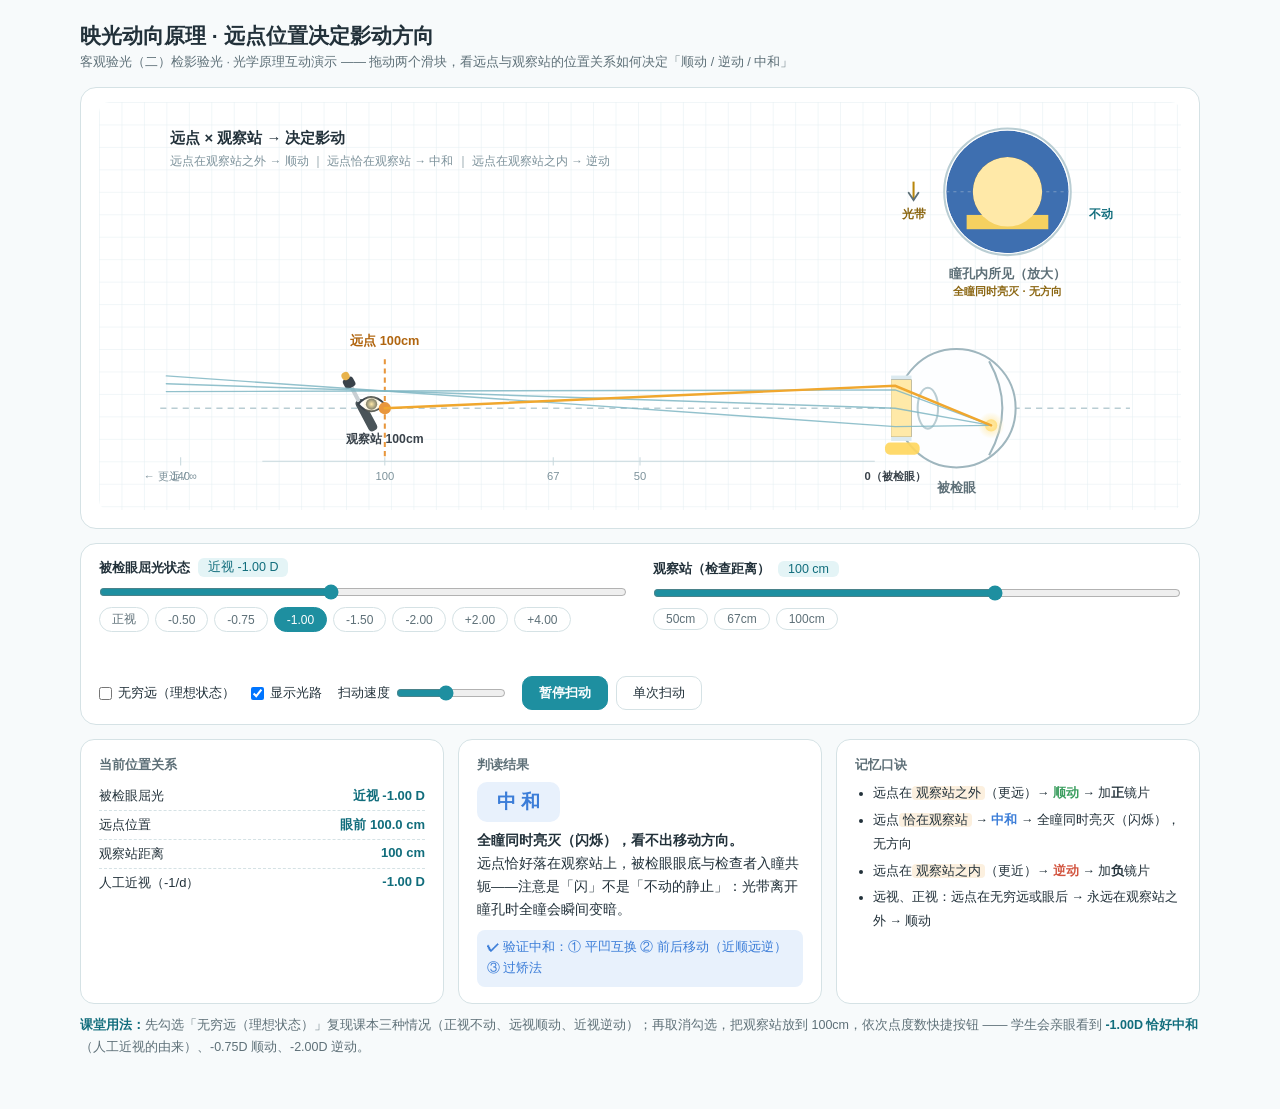
==== commit 5fe04888: "ok" ====
--- a/index.html
+++ b/index.html
@@ -3,529 +3,565 @@
 <head>
 <meta charset="UTF-8">
 <meta name="viewport" content="width=device-width, initial-scale=1">
-<title>检影验光发展史 · 卡通老师讲解动画</title>
+<title>远点与影动 · 检影动向原理演示动画</title>
 <style>
 :root{
+  --ink:#22313A; --ink2:#5E7078; --line:#D5E2E5; --bg:#F7FAFB; --card:#FFF;
   --teal:#1E8FA0; --teal-d:#116D7C; --teal-bg:#E4F4F6;
   --blue:#3B7DD8; --blue-bg:#E8F1FC;
-  --ink:#25333B; --ink2:#5E7078; --line:#D5E2E5; --bg:#F7FBFC; --card:#FFFFFF;
   --amber:#E8963C; --amber-bg:#FCF0DF;
+  --green:#3B9E5F; --green-bg:#E7F5EC;
+  --red:#D2543F; --red-bg:#FBEAE6;
 }
 *{box-sizing:border-box;margin:0;padding:0}
-body{background:var(--bg);color:var(--ink);font-family:"PingFang SC","Microsoft YaHei","Hiragino Sans GB",sans-serif;overflow-x:hidden}
-.stage{max-width:1060px;margin:0 auto;padding:26px 24px 40px}
-.top{display:flex;align-items:baseline;gap:14px;margin-bottom:18px}
-.top h1{font-size:21px;font-weight:600}
-.top span{font-size:12.5px;color:var(--ink2)}
-.board{display:grid;grid-template-columns:300px 1fr;gap:20px;align-items:stretch}
-
-/* 左侧老师区 */
-.teacher-panel{background:linear-gradient(180deg,#EAF6F8 0%,#FDFEFF 100%);border:1px solid var(--line);border-radius:18px;padding:18px 14px 14px;display:flex;flex-direction:column;align-items:center;position:relative;overflow:hidden}
-.teacher-panel .name{font-size:13px;color:var(--teal-d);font-weight:600;background:#fff;border:1px solid var(--line);border-radius:20px;padding:3px 14px;margin-top:6px}
-.bubble{position:relative;background:#fff;border:1.5px solid var(--teal);border-radius:14px;padding:12px 14px;font-size:13.5px;line-height:1.8;min-height:132px;width:100%;margin-bottom:10px}
-.bubble::after{content:"";position:absolute;left:34px;bottom:-8px;width:14px;height:14px;background:#fff;border-right:1.5px solid var(--teal);border-bottom:1.5px solid var(--teal);transform:rotate(45deg)}
-.bubble .caret{display:inline-block;width:8px;height:15px;background:var(--teal);vertical-align:-2px;animation:caret .8s steps(1) infinite}
-@keyframes caret{50%{opacity:0}}
-.teacher-wrap{animation:bob 3.2s ease-in-out infinite;margin-top:2px}
-@keyframes bob{0%,100%{transform:translateY(0)}50%{transform:translateY(-7px)}}
-.eye{animation:blink 4.2s infinite}
-@keyframes blink{0%,93%,100%{transform:scaleY(1)}96.5%{transform:scaleY(.08)}}
-.glow{position:absolute;top:-60px;right:-60px;width:180px;height:180px;border-radius:50%;background:rgba(30,143,160,.08)}
-
-/* 右侧内容区 */
-.content{background:var(--card);border:1px solid var(--line);border-radius:18px;padding:22px 26px;display:flex;flex-direction:column;gap:14px}
-.head-row{display:flex;align-items:center;gap:12px}
-.tag{font-size:12px;font-weight:600;color:#fff;border-radius:6px;padding:3px 12px;background:var(--teal)}
-.tag.quant{background:var(--blue)}
-.tag.struct{background:var(--amber)}
-.tag.end{background:var(--ink2)}
-.head-row h2{font-size:19px;font-weight:600}
-.head-row .era{margin-left:auto;font-size:12.5px;color:var(--ink2)}
-
-/* 时间轴 */
-.timeline{position:relative;margin:16px 6px 8px}
-.tl-line{position:absolute;left:0;right:0;top:21px;height:3px;background:var(--line);border-radius:2px}
-.tl-fill{position:absolute;left:0;top:21px;height:3px;background:var(--teal);border-radius:2px;width:0;transition:width .8s ease}
-.tl-nodes{display:flex;justify-content:space-between;position:relative}
-.node{display:flex;flex-direction:column;align-items:center;width:0;flex:1;transition:opacity .4s}
-.node .dot{width:15px;height:15px;border-radius:50%;background:#fff;border:3px solid var(--line);transition:all .4s;margin-bottom:9px}
-.node .yr{font-size:14px;font-weight:600;color:#B9C6CA;transition:color .4s}
-.node .nm{font-size:11.5px;color:#C3CFD3;margin-top:2px;text-align:center;line-height:1.45;transition:color .4s;max-width:96px}
-.node.on .dot{background:var(--teal);border-color:var(--teal);box-shadow:0 0 0 5px var(--teal-bg)}
-.node.on .yr{color:var(--teal-d)}
-.node.on .nm{color:var(--ink)}
-.node.dim{opacity:.55}
-.node.quant.on .dot{background:var(--blue);border-color:var(--blue);box-shadow:0 0 0 5px var(--blue-bg)}
-.node.quant.on .yr{color:var(--blue)}
-
-/* 事件卡 / 结构卡 */
-.event{background:var(--teal-bg);border:1px solid #BFE2E7;border-radius:14px;padding:16px 20px;animation:pop .45s ease}
-.event.blue{background:var(--blue-bg);border-color:#BFD8F3}
-.event.plain{background:var(--amber-bg);border-color:#F2D9B4}
-@keyframes pop{from{opacity:0;transform:translateY(10px)}to{opacity:1;transform:none}}
-.event .big{font-size:17px;font-weight:600;margin-bottom:6px}
-.event .big em{font-style:normal;color:var(--teal-d);margin-right:8px}
-.event.blue .big em{color:var(--blue)}
-.event p{font-size:13.5px;line-height:1.85;color:#3A4A52}
-
-/* 结构示意图 */
-.struct{display:grid;grid-template-columns:250px 1fr;gap:18px;align-items:center;background:var(--amber-bg);border:1px solid #F2D9B4;border-radius:14px;padding:14px 18px;animation:pop .45s ease}
-.struct svg{width:100%;height:auto}
-.parts{list-style:none}
-.parts li{font-size:13px;line-height:1.6;padding:5px 0 5px 26px;position:relative;border-bottom:1px dashed #EBD6B6}
-.parts li:last-child{border-bottom:none}
-.parts li::before{content:"";position:absolute;left:4px;top:11px;width:9px;height:9px;border-radius:3px;background:var(--amber)}
-.parts b{font-weight:600}
-
-/* 控制条 */
-.controls{display:flex;align-items:center;gap:10px;margin-top:2px}
-.btn{border:1px solid var(--line);background:#fff;border-radius:10px;padding:8px 16px;font-size:13.5px;color:var(--ink);cursor:pointer;transition:all .2s;font-family:inherit}
+body{background:var(--bg);color:var(--ink);font-family:"PingFang SC","Microsoft YaHei",sans-serif;padding:22px 18px 50px}
+.wrap{max-width:1120px;margin:0 auto}
+h1{font-size:21px;font-weight:600;margin-bottom:4px}
+.sub{font-size:12.5px;color:var(--ink2);margin-bottom:16px}
+
+.panel{background:var(--card);border:1px solid var(--line);border-radius:16px;padding:14px 18px;margin-bottom:14px}
+svg text{font-family:"PingFang SC","Microsoft YaHei",sans-serif}
+
+/* 控制区 */
+.controls{display:flex;flex-wrap:wrap;gap:26px;align-items:center}
+.ctrl{display:flex;flex-direction:column;gap:7px;min-width:300px;flex:1}
+.ctrl label{font-size:13px;font-weight:600;display:flex;align-items:center;gap:8px}
+.ctrl label .val{font-weight:400;color:var(--teal-d);background:var(--teal-bg);border-radius:6px;padding:1px 10px;font-size:12.5px}
+.ctrl label .val.warn{color:var(--amber);background:var(--amber-bg)}
+input[type=range]{width:100%;accent-color:var(--teal);cursor:pointer}
+.chips{display:flex;gap:6px;flex-wrap:wrap}
+.chip{font-size:12px;border:1px solid var(--line);background:#fff;border-radius:14px;padding:3px 12px;cursor:pointer;color:var(--ink2);transition:all .15s}
+.chip:hover{border-color:var(--teal);color:var(--teal-d)}
+.chip.on{background:var(--teal);border-color:var(--teal);color:#fff}
+.toggles{display:flex;align-items:center;gap:16px;padding-top:18px}
+.tg{display:flex;align-items:center;gap:6px;font-size:13px;cursor:pointer;user-select:none}
+.btns{display:flex;gap:8px;margin-left:auto}
+.btn{border:1px solid var(--line);background:#fff;border-radius:10px;padding:7px 16px;font-size:13px;cursor:pointer;color:var(--ink)}
 .btn:hover{border-color:var(--teal);color:var(--teal-d)}
-.btn.primary{background:var(--teal);border-color:var(--teal);color:#fff;font-weight:600;padding:8px 22px}
+.btn.primary{background:var(--teal);border-color:var(--teal);color:#fff;font-weight:600}
 .btn.primary:hover{background:var(--teal-d)}
-.btn.toggle.off{color:#A6B4B9}
-.progress{flex:1;height:6px;background:#E4EDEF;border-radius:3px;overflow:hidden}
-.progress i{display:block;height:100%;background:var(--teal);width:0;transition:width .5s ease}
-.counter{font-size:12px;color:var(--ink2);min-width:44px;text-align:right}
-
-.overlay{position:absolute;inset:0;background:rgba(247,251,252,.9);display:flex;align-items:center;justify-content:center;border-radius:18px;z-index:5;flex-direction:column;gap:14px}
-.overlay.hide{display:none}
-.overlay .big-play{width:74px;height:74px;border-radius:50%;background:var(--teal);border:none;cursor:pointer;display:flex;align-items:center;justify-content:center;box-shadow:0 8px 22px rgba(30,143,160,.35);transition:transform .2s}
-.overlay .big-play:hover{transform:scale(1.08)}
-.overlay .big-play svg{margin-left:5px}
-.overlay p{font-size:14px;color:var(--ink2)}
-
-@media (max-width:860px){.board{grid-template-columns:1fr}.struct{grid-template-columns:1fr}}
-@media print{.controls,.overlay{display:none}}
+
+/* 结论卡 */
+.cards{display:grid;grid-template-columns:1fr 1fr 1fr;gap:14px}
+.card{border:1px solid var(--line);border-radius:14px;padding:16px 18px;background:#fff}
+.card h3{font-size:13px;color:var(--ink2);font-weight:600;margin-bottom:8px}
+.badge{display:inline-block;font-size:19px;font-weight:600;border-radius:10px;padding:7px 20px;margin-bottom:8px}
+.badge.shun{background:var(--green-bg);color:var(--green)}
+.badge.ni{background:var(--red-bg);color:var(--red)}
+.badge.zhong{background:var(--blue-bg);color:var(--blue)}
+.card .act{font-size:13.5px;line-height:1.7}
+.card .act b{font-weight:600}
+.kv{display:flex;justify-content:space-between;font-size:13px;padding:5px 0;border-bottom:1px dashed var(--line)}
+.kv:last-child{border-bottom:none}
+.kv b{font-weight:600;color:var(--teal-d)}
+.rule{font-size:12.5px;line-height:1.9}
+.rule li{margin:3px 0 3px 18px}
+.rule .hl{background:var(--amber-bg);border-radius:4px;padding:0 4px}
+.verify{margin-top:8px;font-size:12.5px;color:var(--blue);background:var(--blue-bg);border-radius:8px;padding:7px 10px;line-height:1.7}
+.hidden{display:none}
+.hint{font-size:12.5px;color:var(--ink2);margin-top:10px;line-height:1.8}
+.hint b{color:var(--teal-d)}
+@media (max-width:900px){.cards{grid-template-columns:1fr}}
 </style>
 </head>
 <body>
-<div class="stage">
-  <div class="top">
-    <h1>检影验光的发展史</h1>
-    <span>客观验光（二）· 配套讲解动画 · 从看见影动到算出度数</span>
+<div class="wrap">
+  <h1>映光动向原理 · 远点位置决定影动方向</h1>
+  <div class="sub">客观验光（二）检影验光 · 光学原理互动演示 —— 拖动两个滑块，看远点与观察站的位置关系如何决定「顺动 / 逆动 / 中和」</div>
+
+  <!-- 主舞台 -->
+  <div class="panel">
+    <svg id="stage" viewBox="0 0 1060 400" width="100%" role="img" aria-label="检影动向原理示意图">
+      <defs>
+        <pattern id="grid" width="22" height="22" patternUnits="userSpaceOnUse">
+          <path d="M22 0H0V22" fill="none" stroke="#E3EEF1" stroke-width="1"/>
+        </pattern>
+        <radialGradient id="glowG"><stop offset="0%" stop-color="#FFE9A8"/><stop offset="100%" stop-color="#FFE9A8" stop-opacity="0"/></radialGradient>
+        <marker id="arrB" viewBox="0 0 10 10" refX="8" refY="5" markerWidth="6" markerHeight="6" orient="auto-start-reverse">
+          <path d="M2 1L8 5L2 9" fill="none" stroke="#5E7078" stroke-width="1.5" stroke-linecap="round"/>
+        </marker>
+      </defs>
+      <rect x="0" y="0" width="1060" height="400" fill="url(#grid)" rx="10"/>
+
+      <!-- 光轴 -->
+      <line x1="60" y1="300" x2="1010" y2="300" stroke="#B9CDD3" stroke-width="1.5" stroke-dasharray="6 5"/>
+
+      <!-- 距离标尺 -->
+      <g id="ruler" font-size="11" fill="#7d929b">
+        <line x1="160" y1="352" x2="760" y2="352" stroke="#C7D8DD" stroke-width="1"/>
+        <g id="ticks"></g>
+      </g>
+
+      <!-- 观察站（检查者） -->
+      <g id="observer">
+        <g id="obsIcon">
+          <!-- 检影镜 -->
+          <g transform="translate(-30,-6) rotate(-28)">
+            <rect x="0" y="0" width="9" height="34" rx="4" fill="#4A5459"/>
+            <rect x="2.5" y="-16" width="4" height="18" rx="2" fill="#C9CFD3"/>
+            <rect x="-1" y="-24" width="11" height="10" rx="3" fill="#39424A"/>
+            <circle cx="4.5" cy="-26.5" r="4" fill="#E8B34B"/>
+          </g>
+          <!-- 检查者眼睛 -->
+          <path d="M-26 -4 Q-14 -18 0 -4 Q-14 10 -26 -4 Z" fill="#fff" stroke="#39424A" stroke-width="2"/>
+          <circle id="obsPupil" cx="-13" cy="-4" r="5.5" fill="#2E3B44"/>
+          <circle id="peepholeGlow" cx="-13" cy="-4" r="9" fill="url(#glowG)" opacity="0"/>
+        </g>
+        <text id="obsLabel" x="0" y="34" text-anchor="middle" font-size="12" fill="#39424A" font-weight="600">观察站 100cm</text>
+      </g>
+
+      <!-- 远点标记 -->
+      <g id="farPoint">
+        <line id="fpLine" x1="0" y1="252" x2="0" y2="348" stroke="#E8963C" stroke-width="2" stroke-dasharray="5 4"/>
+        <circle id="fpDot" cx="0" cy="300" r="6" fill="#E8963C"/>
+        <text id="fpLabel" x="0" y="238" text-anchor="middle" font-size="12.5" fill="#B0650F" font-weight="600">远点</text>
+      </g>
+
+      <!-- 被检眼 -->
+      <g id="eye">
+        <!-- 巩膜 -->
+        <circle cx="840" cy="300" r="58" fill="#FDFEFF" stroke="#9FB6BE" stroke-width="2"/>
+        <!-- 角膜隆起 -->
+        <path d="M786 272 Q768 300 786 328" fill="none" stroke="#9FB6BE" stroke-width="2"/>
+        <!-- 虹膜/瞳孔（在角膜处） -->
+        <rect id="pupilWell" x="776" y="268" width="20" height="64" fill="#DCEAF0"/>
+        <rect id="pupilOpen" x="776" y="272" width="20" height="56" fill="#22313A"/>
+        <!-- 中和满瞳光 -->
+        <rect id="pupilNeutral" x="776" y="272" width="20" height="56" fill="#FFE9A8" opacity="0"/>
+        <!-- 瞳孔内影动光斑 -->
+        <ellipse id="reflexSpot" cx="786" cy="300" rx="7" ry="9" fill="#FFD65C" opacity="0"/>
+        <!-- 晶状体 -->
+        <ellipse cx="812" cy="300" rx="10" ry="20" fill="none" stroke="#B9CDD3" stroke-width="2"/>
+        <!-- 视网膜（右侧内壁） -->
+        <path d="M872 254 Q898 300 872 346" fill="none" stroke="#9FB6BE" stroke-width="2"/>
+        <!-- 视网膜光斑（被照亮的部位） -->
+        <circle id="retGlow" cx="874" cy="300" r="6" fill="#FFD65C"/>
+        <circle id="retGlowHalo" cx="874" cy="300" r="13" fill="url(#glowG)"/>
+        <text x="840" y="382" text-anchor="middle" font-size="12.5" fill="#5E7078" font-weight="600">被检眼</text>
+        <!-- 入射光带（扫动的光） -->
+        <rect id="streak" x="770" y="293" width="34" height="12" rx="5" fill="#FFD65C" opacity=".9"/>
+      </g>
+
+      <!-- 光路 -->
+      <g id="rays" fill="none" stroke-linecap="round">
+        <path id="ray1" stroke="#7FB7C4" stroke-width="1.4" opacity=".85"/>
+        <path id="ray2" stroke="#7FB7C4" stroke-width="1.4" opacity=".85"/>
+        <path id="ray3" stroke="#7FB7C4" stroke-width="1.4" opacity=".85"/>
+        <path id="rayHi" stroke="#F0A72E" stroke-width="2.4"/>
+        <g id="virtExt" opacity=".55">
+          <path id="vext1" stroke="#E8963C" stroke-width="1.2" stroke-dasharray="4 4"/>
+          <path id="vext2" stroke="#E8963C" stroke-width="1.2" stroke-dasharray="4 4"/>
+          <path id="vext3" stroke="#E8963C" stroke-width="1.2" stroke-dasharray="4 4"/>
+        </g>
+      </g>
+
+      <!-- 瞳孔放大镜 -->
+      <g id="magnifier" transform="translate(890,88)">
+        <circle cx="0" cy="0" r="62" fill="#fff" stroke="#B9CDD3" stroke-width="2"/>
+        <clipPath id="mclip"><circle cx="0" cy="0" r="60"/></clipPath>
+        <g clip-path="url(#mclip)">
+          <circle cx="0" cy="0" r="60" fill="#3E6FB0"/>
+          <circle cx="0" cy="0" r="34" fill="#1A2732"/>
+          <line x1="-60" y1="0" x2="60" y2="0" stroke="#8CA6C9" stroke-width="1" stroke-dasharray="3 4" opacity=".75"/>
+          <rect id="mStreak" x="-40" y="-7" width="80" height="14" fill="#FFD65C" opacity=".95"/>
+          <circle id="mNeutral" cx="0" cy="0" r="34" fill="#FFE9A8" opacity="0"/>
+          <rect id="mReflex" x="-40" y="-6" width="80" height="12" rx="5" fill="#FFF3C9"/>
+        </g>
+        <text x="0" y="84" text-anchor="middle" font-size="12.5" fill="#5E7078" font-weight="600">瞳孔内所见（放大）</text>
+        <text id="mNeutralHint" x="0" y="101" text-anchor="middle" font-size="11" fill="#8a6510" font-weight="600" opacity="0">全瞳同时亮灭 · 无方向</text>
+        <!-- 方向箭头 -->
+        <g font-size="11.5" fill="#39424A" font-weight="600">
+          <g id="arrStreak" transform="translate(-92,0)">
+            <path id="arrStreakP" d="M0 8 L0 -8" stroke="#B8860B" stroke-width="2" fill="none" marker-end="url(#arrB)"/>
+            <text x="0" y="26" text-anchor="middle" fill="#8a6510">光带</text>
+          </g>
+          <g id="arrReflex" transform="translate(92,0)">
+            <path id="arrReflexP" d="M0 8 L0 -8" stroke="#1E8FA0" stroke-width="2" fill="none" marker-end="url(#arrB)"/>
+            <text id="arrReflexT" x="0" y="26" text-anchor="middle" fill="#116D7C">影动</text>
+          </g>
+        </g>
+      </g>
+
+      <!-- 标题小字 -->
+      <text x="70" y="40" font-size="14.5" fill="#22313A" font-weight="600">远点 × 观察站 → 决定影动</text>
+      <text x="70" y="62" font-size="11.5" fill="#7d929b">远点在观察站之外 → 顺动 ｜ 远点恰在观察站 → 中和 ｜ 远点在观察站之内 → 逆动</text>
+      <text id="infNote" x="70" y="82" font-size="11.5" fill="#8a6510" font-weight="600" display="none">无穷远模式：横轴按屈光度压缩示意，观察站置于左端 ∞ —— 远点始终在观察者右侧（光线先交叉再到检查者）→ 近视必为逆动</text>
+    </svg>
   </div>
 
-  <div class="board">
-    <!-- 左：老师 -->
-    <div class="teacher-panel">
-      <div class="glow"></div>
-      <div class="bubble" id="bubble"><span id="typed"></span><span class="caret" id="caret"></span></div>
-      <div class="teacher-wrap">
-        <svg width="230" height="300" viewBox="0 0 260 340" xmlns="http://www.w3.org/2000/svg" role="img" aria-label="卡通老师">
-          <!-- 身体 · 白大褂 -->
-          <path d="M62 340 L62 250 Q62 205 130 202 Q198 205 198 250 L198 340 Z" fill="#FFFFFF" stroke="#D5E2E5" stroke-width="2"/>
-          <path d="M112 205 L130 245 L148 205 Q139 200 130 200 Q121 200 112 205 Z" fill="#1E8FA0"/>
-          <path d="M124 214 L130 236 L136 214 L130 210 Z" fill="#0F5B68"/>
-          <!-- 口袋 -->
-          <rect x="150" y="270" width="30" height="24" rx="4" fill="none" stroke="#D5E2E5" stroke-width="2"/>
-          <rect x="76" y="270" width="30" height="24" rx="4" fill="none" stroke="#D5E2E5" stroke-width="2"/>
-          <!-- 左臂（持检影镜） -->
-          <path d="M66 235 Q40 260 34 292" fill="none" stroke="#FFFFFF" stroke-width="20" stroke-linecap="round"/>
-          <path d="M66 235 Q40 260 34 292" fill="none" stroke="#D5E2E5" stroke-width="2" stroke-linecap="round" opacity=".6"/>
-          <!-- 检影镜 -->
-          <g transform="rotate(24 34 300)">
-            <rect x="26" y="252" width="16" height="46" rx="7" fill="#4A5459"/>
-            <rect x="29" y="214" width="10" height="42" rx="4" fill="#C9CFD3"/>
-            <rect x="24" y="200" width="20" height="18" rx="5" fill="#39424A"/>
-            <circle cx="34" cy="196" r="9" fill="#20303A"/>
-            <circle cx="34" cy="196" r="4.5" fill="#E8B34B"/>
-          </g>
-          <!-- 手 -->
-          <circle cx="38" cy="296" r="11" fill="#F7C29B"/>
-          <!-- 右臂 -->
-          <path d="M194 235 Q216 258 224 286" fill="none" stroke="#FFFFFF" stroke-width="20" stroke-linecap="round"/>
-          <path d="M194 235 Q216 258 224 286" fill="none" stroke="#D5E2E5" stroke-width="2" stroke-linecap="round" opacity=".6"/>
-          <circle cx="225" cy="290" r="11" fill="#F7C29B"/>
-          <!-- 脖子 -->
-          <rect x="116" y="182" width="28" height="24" fill="#F2B98F"/>
-          <!-- 头 -->
-          <ellipse cx="130" cy="120" rx="64" ry="66" fill="#F7C29B"/>
-          <!-- 耳朵 -->
-          <circle cx="66" cy="124" r="11" fill="#F7C29B"/>
-          <circle cx="194" cy="124" r="11" fill="#F7C29B"/>
-          <!-- 头发 -->
-          <path d="M66 112 Q66 52 130 52 Q194 52 194 112 Q194 96 178 88 Q168 70 130 70 Q92 70 82 88 Q66 96 66 112 Z" fill="#3E4A54"/>
-          <!-- 眉毛 -->
-          <path d="M92 108 Q102 102 112 107" fill="none" stroke="#3E4A54" stroke-width="3.5" stroke-linecap="round"/>
-          <path d="M148 107 Q158 102 168 108" fill="none" stroke="#3E4A54" stroke-width="3.5" stroke-linecap="round"/>
-          <!-- 眼睛（含眨眼动画） -->
-          <g class="eye" style="transform-origin:104px 126px">
-            <circle cx="104" cy="126" r="6.5" fill="#2E3B44"/>
-            <circle cx="106.5" cy="123.5" r="2.2" fill="#fff"/>
-          </g>
-          <g class="eye" style="transform-origin:156px 126px">
-            <circle cx="156" cy="126" r="6.5" fill="#2E3B44"/>
-            <circle cx="158.5" cy="123.5" r="2.2" fill="#fff"/>
-          </g>
-          <!-- 眼镜 -->
-          <circle cx="104" cy="126" r="19" fill="none" stroke="#39424A" stroke-width="3"/>
-          <circle cx="156" cy="126" r="19" fill="none" stroke="#39424A" stroke-width="3"/>
-          <path d="M123 126 Q130 121 137 126" fill="none" stroke="#39424A" stroke-width="3"/>
-          <path d="M85 124 L68 120" stroke="#39424A" stroke-width="3" stroke-linecap="round"/>
-          <path d="M175 124 L192 120" stroke="#39424A" stroke-width="3" stroke-linecap="round"/>
-          <!-- 鼻子 -->
-          <path d="M130 132 Q127 142 131 146" fill="none" stroke="#E8A97C" stroke-width="3" stroke-linecap="round"/>
-          <!-- 嘴（JS 控制张合） -->
-          <ellipse id="mouth" cx="130" cy="160" rx="12" ry="3" fill="#8C4A3C"/>
-          <!-- 腮红 -->
-          <ellipse cx="86" cy="148" rx="9" ry="5.5" fill="#F5AE8E" opacity=".55"/>
-          <ellipse cx="174" cy="148" rx="9" ry="5.5" fill="#F5AE8E" opacity=".55"/>
-        </svg>
+  <!-- 控制台 -->
+  <div class="panel">
+    <div class="controls">
+      <div class="ctrl">
+        <label>被检眼屈光状态 <span class="val" id="powerVal">近视 -1.00 D</span></label>
+        <input type="range" id="power" min="-32" max="32" value="-4" step="1">
+        <div class="chips" id="powerChips"></div>
       </div>
-      <div class="name">光学老师 · 光光</div>
-    </div>
-
-    <!-- 右：内容 -->
-    <div class="content" style="position:relative">
-      <div class="head-row">
-        <span class="tag" id="tag">开场</span>
-        <h2 id="title">检影验光的发展</h2>
-        <span class="era" id="era"></span>
+      <div class="ctrl">
+        <label>观察站（检查距离） <span class="val" id="distVal">100 cm</span></label>
+        <input type="range" id="dist" min="25" max="140" value="100" step="1">
+        <div class="chips" id="distChips"></div>
       </div>
-
-      <div class="timeline">
-        <div class="tl-line"></div>
-        <div class="tl-fill" id="tlFill"></div>
-        <div class="tl-nodes" id="tlNodes"></div>
-      </div>
-
-      <div id="panel"></div>
-
-      <audio id="narrator" preload="auto"></audio>
-      <div class="controls">
-        <button class="btn" id="btnPrev">上一个</button>
-        <button class="btn primary" id="btnPlay">暂停</button>
-        <button class="btn" id="btnNext">下一个</button>
-        <button class="btn" id="btnReplay">重新播放</button>
-        <button class="btn toggle" id="btnVoice">配音：开</button>
-        <span class="counter" id="vstat" style="min-width:88px;text-align:left">MP3 配音</span>
-        <div class="progress"><i id="progFill"></i></div>
-        <span class="counter" id="counter">1 / 9</span>
-      </div>
-
-      <div class="overlay" id="overlay">
-        <button class="big-play" id="bigPlay" aria-label="开始播放">
-          <svg width="26" height="26" viewBox="0 0 24 24"><path d="M6 3.8v16.4L20 12Z" fill="#fff"/></svg>
-        </button>
-        <p>点击开始，听「光光老师」讲检影验光的发展史</p>
+      <div class="toggles">
+        <label class="tg"><input type="checkbox" id="infMode"> 无穷远（理想状态）</label>
+        <label class="tg"><input type="checkbox" id="showRays" checked> 显示光路</label>
+        <label class="tg">扫动速度 <input type="range" id="speed" min="20" max="200" value="100" step="5" style="width:110px"></label>
+        <div class="btns">
+          <button class="btn primary" id="btnPlay">暂停扫动</button>
+          <button class="btn" id="btnOnce">单次扫动</button>
+        </div>
       </div>
     </div>
   </div>
+
+  <!-- 结论区 -->
+  <div class="cards">
+    <div class="card">
+      <h3>当前位置关系</h3>
+      <div class="kv"><span>被检眼屈光</span><b id="kvPower">-1.00 D 近视</b></div>
+      <div class="kv"><span>远点位置</span><b id="kvFar">眼前 100 cm</b></div>
+      <div class="kv"><span>观察站距离</span><b id="kvDist">100 cm</b></div>
+      <div class="kv"><span>人工近视（-1/d）</span><b id="kvAmino">-1.00 D</b></div>
+    </div>
+    <div class="card">
+      <h3>判读结果</h3>
+      <div id="badge" class="badge zhong">中和</div>
+      <div class="act" id="actText"><b>影动不动，满瞳映光。</b><br>远点恰好落在观察站上，视网膜与检查者入瞳共轭。</div>
+      <div class="verify hidden" id="verifyBox">✔ 验证中和：① 平凹互换 ② 前后移动（近顺远逆）③ 过矫法</div>
+    </div>
+    <div class="card">
+      <h3>记忆口诀</h3>
+      <ul class="rule">
+        <li>远点在<span class="hl">观察站之外</span>（更远）→ <b style="color:var(--green)">顺动</b> → 加<b>正</b>镜片</li>
+        <li>远点<span class="hl">恰在观察站</span> → <b style="color:var(--blue)">中和</b> → 全瞳同时亮灭（闪烁），无方向</li>
+        <li>远点在<span class="hl">观察站之内</span>（更近）→ <b style="color:var(--red)">逆动</b> → 加<b>负</b>镜片</li>
+        <li>远视、正视：远点在无穷远或眼后 → 永远在观察站之外 → 顺动</li>
+      </ul>
+    </div>
+  </div>
+
+  <div class="hint">
+    <b>课堂用法：</b>先勾选「无穷远（理想状态）」复现课本三种情况（正视不动、远视顺动、近视逆动）；再取消勾选，把观察站放到 100cm，依次点度数快捷按钮 —— 学生会亲眼看到 <b>-1.00D 恰好中和</b>（人工近视的由来）、-0.75D 顺动、-2.00D 逆动。
+  </div>
 </div>
 
-<script id="voicedata">var VOICE_DATA={1:"[data-uri]",2:"[data-uri]",3:"[data-uri]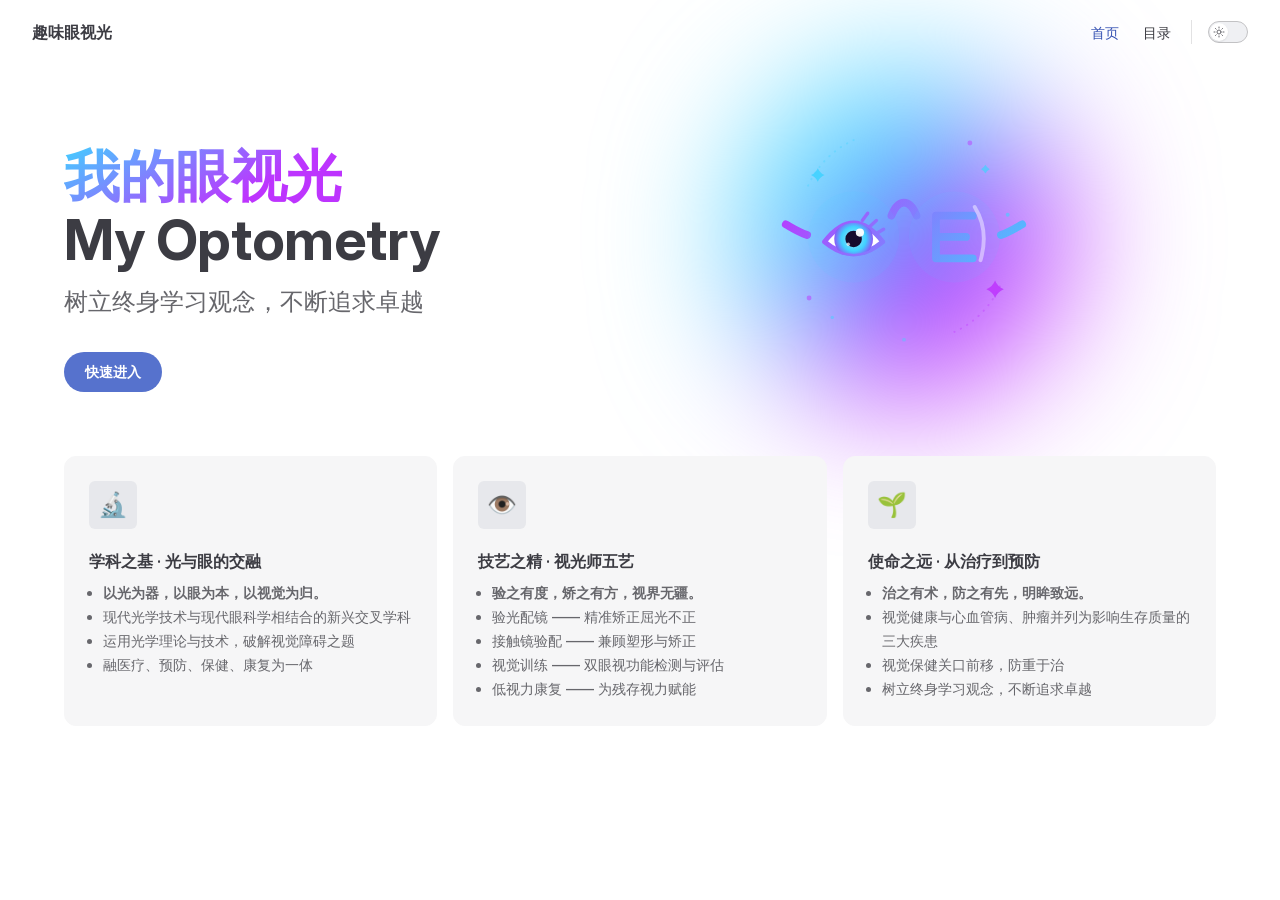
==== commit 8836283e: "初始化" ====
--- a/index.html
+++ b/index.html
@@ -1,568 +1,25 @@
 <!DOCTYPE html>
-<html lang="zh-CN">
-<head>
-<meta charset="UTF-8">
-<meta name="viewport" content="width=device-width, initial-scale=1">
-<title>远点与影动 · 检影动向原理演示动画</title>
-<style>
-:root{
-  --ink:#22313A; --ink2:#5E7078; --line:#D5E2E5; --bg:#F7FAFB; --card:#FFF;
-  --teal:#1E8FA0; --teal-d:#116D7C; --teal-bg:#E4F4F6;
-  --blue:#3B7DD8; --blue-bg:#E8F1FC;
-  --amber:#E8963C; --amber-bg:#FCF0DF;
-  --green:#3B9E5F; --green-bg:#E7F5EC;
-  --red:#D2543F; --red-bg:#FBEAE6;
-}
-*{box-sizing:border-box;margin:0;padding:0}
-body{background:var(--bg);color:var(--ink);font-family:"PingFang SC","Microsoft YaHei",sans-serif;padding:22px 18px 50px}
-.wrap{max-width:1120px;margin:0 auto}
-h1{font-size:21px;font-weight:600;margin-bottom:4px}
-.sub{font-size:12.5px;color:var(--ink2);margin-bottom:16px}
-
-.panel{background:var(--card);border:1px solid var(--line);border-radius:16px;padding:14px 18px;margin-bottom:14px}
-svg text{font-family:"PingFang SC","Microsoft YaHei",sans-serif}
-
-/* 控制区 */
-.controls{display:flex;flex-wrap:wrap;gap:26px;align-items:center}
-.ctrl{display:flex;flex-direction:column;gap:7px;min-width:300px;flex:1}
-.ctrl label{font-size:13px;font-weight:600;display:flex;align-items:center;gap:8px}
-.ctrl label .val{font-weight:400;color:var(--teal-d);background:var(--teal-bg);border-radius:6px;padding:1px 10px;font-size:12.5px}
-.ctrl label .val.warn{color:var(--amber);background:var(--amber-bg)}
-input[type=range]{width:100%;accent-color:var(--teal);cursor:pointer}
-.chips{display:flex;gap:6px;flex-wrap:wrap}
-.chip{font-size:12px;border:1px solid var(--line);background:#fff;border-radius:14px;padding:3px 12px;cursor:pointer;color:var(--ink2);transition:all .15s}
-.chip:hover{border-color:var(--teal);color:var(--teal-d)}
-.chip.on{background:var(--teal);border-color:var(--teal);color:#fff}
-.toggles{display:flex;align-items:center;gap:16px;padding-top:18px}
-.tg{display:flex;align-items:center;gap:6px;font-size:13px;cursor:pointer;user-select:none}
-.btns{display:flex;gap:8px;margin-left:auto}
-.btn{border:1px solid var(--line);background:#fff;border-radius:10px;padding:7px 16px;font-size:13px;cursor:pointer;color:var(--ink)}
-.btn:hover{border-color:var(--teal);color:var(--teal-d)}
-.btn.primary{background:var(--teal);border-color:var(--teal);color:#fff;font-weight:600}
-.btn.primary:hover{background:var(--teal-d)}
-
-/* 结论卡 */
-.cards{display:grid;grid-template-columns:1fr 1fr 1fr;gap:14px}
-.card{border:1px solid var(--line);border-radius:14px;padding:16px 18px;background:#fff}
-.card h3{font-size:13px;color:var(--ink2);font-weight:600;margin-bottom:8px}
-.badge{display:inline-block;font-size:19px;font-weight:600;border-radius:10px;padding:7px 20px;margin-bottom:8px}
-.badge.shun{background:var(--green-bg);color:var(--green)}
-.badge.ni{background:var(--red-bg);color:var(--red)}
-.badge.zhong{background:var(--blue-bg);color:var(--blue)}
-.card .act{font-size:13.5px;line-height:1.7}
-.card .act b{font-weight:600}
-.kv{display:flex;justify-content:space-between;font-size:13px;padding:5px 0;border-bottom:1px dashed var(--line)}
-.kv:last-child{border-bottom:none}
-.kv b{font-weight:600;color:var(--teal-d)}
-.rule{font-size:12.5px;line-height:1.9}
-.rule li{margin:3px 0 3px 18px}
-.rule .hl{background:var(--amber-bg);border-radius:4px;padding:0 4px}
-.verify{margin-top:8px;font-size:12.5px;color:var(--blue);background:var(--blue-bg);border-radius:8px;padding:7px 10px;line-height:1.7}
-.hidden{display:none}
-.hint{font-size:12.5px;color:var(--ink2);margin-top:10px;line-height:1.8}
-.hint b{color:var(--teal-d)}
-@media (max-width:900px){.cards{grid-template-columns:1fr}}
-</style>
-</head>
-<body>
-<div class="wrap">
-  <h1>映光动向原理 · 远点位置决定影动方向</h1>
-  <div class="sub">客观验光（二）检影验光 · 光学原理互动演示 —— 拖动两个滑块，看远点与观察站的位置关系如何决定「顺动 / 逆动 / 中和」</div>
-
-  <!-- 主舞台 -->
-  <div class="panel">
-    <svg id="stage" viewBox="0 0 1060 400" width="100%" role="img" aria-label="检影动向原理示意图">
-      <defs>
-        <pattern id="grid" width="22" height="22" patternUnits="userSpaceOnUse">
-          <path d="M22 0H0V22" fill="none" stroke="#E3EEF1" stroke-width="1"/>
-        </pattern>
-        <radialGradient id="glowG"><stop offset="0%" stop-color="#FFE9A8"/><stop offset="100%" stop-color="#FFE9A8" stop-opacity="0"/></radialGradient>
-        <marker id="arrB" viewBox="0 0 10 10" refX="8" refY="5" markerWidth="6" markerHeight="6" orient="auto-start-reverse">
-          <path d="M2 1L8 5L2 9" fill="none" stroke="#5E7078" stroke-width="1.5" stroke-linecap="round"/>
-        </marker>
-      </defs>
-      <rect x="0" y="0" width="1060" height="400" fill="url(#grid)" rx="10"/>
-
-      <!-- 光轴 -->
-      <line x1="60" y1="300" x2="1010" y2="300" stroke="#B9CDD3" stroke-width="1.5" stroke-dasharray="6 5"/>
-
-      <!-- 距离标尺 -->
-      <g id="ruler" font-size="11" fill="#7d929b">
-        <line x1="160" y1="352" x2="760" y2="352" stroke="#C7D8DD" stroke-width="1"/>
-        <g id="ticks"></g>
-      </g>
-
-      <!-- 观察站（检查者） -->
-      <g id="observer">
-        <g id="obsIcon">
-          <!-- 检影镜 -->
-          <g transform="translate(-30,-6) rotate(-28)">
-            <rect x="0" y="0" width="9" height="34" rx="4" fill="#4A5459"/>
-            <rect x="2.5" y="-16" width="4" height="18" rx="2" fill="#C9CFD3"/>
-            <rect x="-1" y="-24" width="11" height="10" rx="3" fill="#39424A"/>
-            <circle cx="4.5" cy="-26.5" r="4" fill="#E8B34B"/>
-          </g>
-          <!-- 检查者眼睛 -->
-          <path d="M-26 -4 Q-14 -18 0 -4 Q-14 10 -26 -4 Z" fill="#fff" stroke="#39424A" stroke-width="2"/>
-          <circle id="obsPupil" cx="-13" cy="-4" r="5.5" fill="#2E3B44"/>
-          <circle id="peepholeGlow" cx="-13" cy="-4" r="9" fill="url(#glowG)" opacity="0"/>
-        </g>
-        <text id="obsLabel" x="0" y="34" text-anchor="middle" font-size="12" fill="#39424A" font-weight="600">观察站 100cm</text>
-      </g>
-
-      <!-- 远点标记 -->
-      <g id="farPoint">
-        <line id="fpLine" x1="0" y1="252" x2="0" y2="348" stroke="#E8963C" stroke-width="2" stroke-dasharray="5 4"/>
-        <circle id="fpDot" cx="0" cy="300" r="6" fill="#E8963C"/>
-        <text id="fpLabel" x="0" y="238" text-anchor="middle" font-size="12.5" fill="#B0650F" font-weight="600">远点</text>
-      </g>
-
-      <!-- 被检眼 -->
-      <g id="eye">
-        <!-- 巩膜 -->
-        <circle cx="840" cy="300" r="58" fill="#FDFEFF" stroke="#9FB6BE" stroke-width="2"/>
-        <!-- 角膜隆起 -->
-        <path d="M786 272 Q768 300 786 328" fill="none" stroke="#9FB6BE" stroke-width="2"/>
-        <!-- 虹膜/瞳孔（在角膜处） -->
-        <rect id="pupilWell" x="776" y="268" width="20" height="64" fill="#DCEAF0"/>
-        <rect id="pupilOpen" x="776" y="272" width="20" height="56" fill="#22313A"/>
-        <!-- 中和满瞳光 -->
-        <rect id="pupilNeutral" x="776" y="272" width="20" height="56" fill="#FFE9A8" opacity="0"/>
-        <!-- 瞳孔内影动光斑 -->
-        <ellipse id="reflexSpot" cx="786" cy="300" rx="7" ry="9" fill="#FFD65C" opacity="0"/>
-        <!-- 晶状体 -->
-        <ellipse cx="812" cy="300" rx="10" ry="20" fill="none" stroke="#B9CDD3" stroke-width="2"/>
-        <!-- 视网膜（右侧内壁） -->
-        <path d="M872 254 Q898 300 872 346" fill="none" stroke="#9FB6BE" stroke-width="2"/>
-        <!-- 视网膜光斑（被照亮的部位） -->
-        <circle id="retGlow" cx="874" cy="300" r="6" fill="#FFD65C"/>
-        <circle id="retGlowHalo" cx="874" cy="300" r="13" fill="url(#glowG)"/>
-        <text x="840" y="382" text-anchor="middle" font-size="12.5" fill="#5E7078" font-weight="600">被检眼</text>
-        <!-- 入射光带（扫动的光） -->
-        <rect id="streak" x="770" y="293" width="34" height="12" rx="5" fill="#FFD65C" opacity=".9"/>
-      </g>
-
-      <!-- 光路 -->
-      <g id="rays" fill="none" stroke-linecap="round">
-        <path id="ray1" stroke="#7FB7C4" stroke-width="1.4" opacity=".85"/>
-        <path id="ray2" stroke="#7FB7C4" stroke-width="1.4" opacity=".85"/>
-        <path id="ray3" stroke="#7FB7C4" stroke-width="1.4" opacity=".85"/>
-        <path id="rayHi" stroke="#F0A72E" stroke-width="2.4"/>
-        <g id="virtExt" opacity=".55">
-          <path id="vext1" stroke="#E8963C" stroke-width="1.2" stroke-dasharray="4 4"/>
-          <path id="vext2" stroke="#E8963C" stroke-width="1.2" stroke-dasharray="4 4"/>
-          <path id="vext3" stroke="#E8963C" stroke-width="1.2" stroke-dasharray="4 4"/>
-        </g>
-      </g>
-
-      <!-- 瞳孔放大镜 -->
-      <g id="magnifier" transform="translate(890,88)">
-        <circle cx="0" cy="0" r="62" fill="#fff" stroke="#B9CDD3" stroke-width="2"/>
-        <clipPath id="mclip"><circle cx="0" cy="0" r="60"/></clipPath>
-        <g clip-path="url(#mclip)">
-          <circle cx="0" cy="0" r="60" fill="#3E6FB0"/>
-          <circle cx="0" cy="0" r="34" fill="#1A2732"/>
-          <line x1="-60" y1="0" x2="60" y2="0" stroke="#8CA6C9" stroke-width="1" stroke-dasharray="3 4" opacity=".75"/>
-          <rect id="mStreak" x="-40" y="-7" width="80" height="14" fill="#FFD65C" opacity=".95"/>
-          <circle id="mNeutral" cx="0" cy="0" r="34" fill="#FFE9A8" opacity="0"/>
-          <rect id="mReflex" x="-40" y="-6" width="80" height="12" rx="5" fill="#FFF3C9"/>
-        </g>
-        <text x="0" y="84" text-anchor="middle" font-size="12.5" fill="#5E7078" font-weight="600">瞳孔内所见（放大）</text>
-        <text id="mNeutralHint" x="0" y="101" text-anchor="middle" font-size="11" fill="#8a6510" font-weight="600" opacity="0">全瞳同时亮灭 · 无方向</text>
-        <!-- 方向箭头 -->
-        <g font-size="11.5" fill="#39424A" font-weight="600">
-          <g id="arrStreak" transform="translate(-92,0)">
-            <path id="arrStreakP" d="M0 8 L0 -8" stroke="#B8860B" stroke-width="2" fill="none" marker-end="url(#arrB)"/>
-            <text x="0" y="26" text-anchor="middle" fill="#8a6510">光带</text>
-          </g>
-          <g id="arrReflex" transform="translate(92,0)">
-            <path id="arrReflexP" d="M0 8 L0 -8" stroke="#1E8FA0" stroke-width="2" fill="none" marker-end="url(#arrB)"/>
-            <text id="arrReflexT" x="0" y="26" text-anchor="middle" fill="#116D7C">影动</text>
-          </g>
-        </g>
-      </g>
-
-      <!-- 标题小字 -->
-      <text x="70" y="40" font-size="14.5" fill="#22313A" font-weight="600">远点 × 观察站 → 决定影动</text>
-      <text x="70" y="62" font-size="11.5" fill="#7d929b">远点在观察站之外 → 顺动 ｜ 远点恰在观察站 → 中和 ｜ 远点在观察站之内 → 逆动</text>
-      <text id="infNote" x="70" y="82" font-size="11.5" fill="#8a6510" font-weight="600" display="none">无穷远模式：横轴按屈光度压缩示意，观察站置于左端 ∞ —— 远点始终在观察者右侧（光线先交叉再到检查者）→ 近视必为逆动</text>
-    </svg>
-  </div>
-
-  <!-- 控制台 -->
-  <div class="panel">
-    <div class="controls">
-      <div class="ctrl">
-        <label>被检眼屈光状态 <span class="val" id="powerVal">近视 -1.00 D</span></label>
-        <input type="range" id="power" min="-32" max="32" value="-4" step="1">
-        <div class="chips" id="powerChips"></div>
-      </div>
-      <div class="ctrl">
-        <label>观察站（检查距离） <span class="val" id="distVal">100 cm</span></label>
-        <input type="range" id="dist" min="25" max="140" value="100" step="1">
-        <div class="chips" id="distChips"></div>
-      </div>
-      <div class="toggles">
-        <label class="tg"><input type="checkbox" id="infMode"> 无穷远（理想状态）</label>
-        <label class="tg"><input type="checkbox" id="showRays" checked> 显示光路</label>
-        <label class="tg">扫动速度 <input type="range" id="speed" min="20" max="200" value="100" step="5" style="width:110px"></label>
-        <div class="btns">
-          <button class="btn primary" id="btnPlay">暂停扫动</button>
-          <button class="btn" id="btnOnce">单次扫动</button>
-        </div>
-      </div>
-    </div>
-  </div>
-
-  <!-- 结论区 -->
-  <div class="cards">
-    <div class="card">
-      <h3>当前位置关系</h3>
-      <div class="kv"><span>被检眼屈光</span><b id="kvPower">-1.00 D 近视</b></div>
-      <div class="kv"><span>远点位置</span><b id="kvFar">眼前 100 cm</b></div>
-      <div class="kv"><span>观察站距离</span><b id="kvDist">100 cm</b></div>
-      <div class="kv"><span>人工近视（-1/d）</span><b id="kvAmino">-1.00 D</b></div>
-    </div>
-    <div class="card">
-      <h3>判读结果</h3>
-      <div id="badge" class="badge zhong">中和</div>
-      <div class="act" id="actText"><b>影动不动，满瞳映光。</b><br>远点恰好落在观察站上，视网膜与检查者入瞳共轭。</div>
-      <div class="verify hidden" id="verifyBox">✔ 验证中和：① 平凹互换 ② 前后移动（近顺远逆）③ 过矫法</div>
-    </div>
-    <div class="card">
-      <h3>记忆口诀</h3>
-      <ul class="rule">
-        <li>远点在<span class="hl">观察站之外</span>（更远）→ <b style="color:var(--green)">顺动</b> → 加<b>正</b>镜片</li>
-        <li>远点<span class="hl">恰在观察站</span> → <b style="color:var(--blue)">中和</b> → 全瞳同时亮灭（闪烁），无方向</li>
-        <li>远点在<span class="hl">观察站之内</span>（更近）→ <b style="color:var(--red)">逆动</b> → 加<b>负</b>镜片</li>
-        <li>远视、正视：远点在无穷远或眼后 → 永远在观察站之外 → 顺动</li>
-      </ul>
-    </div>
-  </div>
-
-  <div class="hint">
-    <b>课堂用法：</b>先勾选「无穷远（理想状态）」复现课本三种情况（正视不动、远视顺动、近视逆动）；再取消勾选，把观察站放到 100cm，依次点度数快捷按钮 —— 学生会亲眼看到 <b>-1.00D 恰好中和</b>（人工近视的由来）、-0.75D 顺动、-2.00D 逆动。
-  </div>
-</div>
-
-<script>
-(function(){
-"use strict";
-var $=function(id){return document.getElementById(id);};
-
-/* ---------- 几何常量 ---------- */
-var AXIS_Y=300, EYE_X=780, PUPIL_R=28, PXCM=5.0;   // 眼瞳孔平面 x，每厘米像素
-var RET_X=874;                                      // 视网膜光斑 x
-
-/* ---------- 状态 ---------- */
-var power=-1.00;         // D，负=近视 正=远视 0=正视
-var distCm=100;          // 观察站距离，null=无穷远
-var playing=true, onceMode=false, phase=0, speed=1.0, dirSweep=1, lastT=0;
-
-/* ---------- 控件 ---------- */
-var powerChips=[["正视",0],["-0.50",-0.5],["-0.75",-0.75],["-1.00",-1],["-1.50",-1.5],["-2.00",-2],["+2.00",2],["+4.00",4]];
-var distChips=[["50cm",50],["67cm",67],["100cm",100]];
-
-function buildChips(list, el, apply){
-  list.forEach(function(c){
-    var b=document.createElement("button");
-    b.className="chip"; b.textContent=c[0];
-    b.onclick=function(){ apply(c[1]); };
-    el.appendChild(b);
-  });
-}
-buildChips(powerChips, $("powerChips"), function(v){ setPower(v); });
-buildChips(distChips, $("distChips"), function(v){ setDist(v); });
-
-function refreshChips(){
-  var chips=document.querySelectorAll("#powerChips .chip");
-  var list=powerChips;
-  chips.forEach(function(b,i){ b.classList.toggle("on", list[i][1]===power); });
-  chips=document.querySelectorAll("#distChips .chip");
-  chips.forEach(function(b,i){ b.classList.toggle("on", !infMode.checked && list[i][1]===distCm); });
-}
-
-function setPower(v){
-  power=v; $("power").value=Math.round(v*4);
-  sync();
-}
-function setDist(v){
-  distCm=v; infMode.checked=false; $("dist").value=v;
-  sync();
-}
-$("power").oninput=function(){ power=this.value/4; sync(); };
-$("dist").oninput=function(){ distCm=+this.value; infMode.checked=false; sync(); };
-$("infMode").onchange=function(){ sync(); };
-$("showRays").onchange=function(){ $("rays").style.display=this.checked?"":"none"; };
-$("btnPlay").onclick=function(){
-  playing=!playing;
-  this.textContent=playing?"暂停扫动":"继续扫动";
-  if(playing&&onceMode){onceMode=false;}
-};
-$("btnOnce").onclick=function(){ phase=0; dirSweep=1; onceMode=true; playing=true; $("btnPlay").textContent="暂停扫动"; };
-$("speed").oninput=function(){ speed=this.value/100; };
-
-/* ---------- 光学计算 ---------- */
-function compute(){
-  var d=distCm/100;                       // m
-  var amino = infMode.checked ? 0 : -1/d; // 人工近视
-  var aCm;                                // 远点距离（眼前 cm）
-  if(power===0) aCm=Infinity;
-  else if(power<0) aCm=100/(-power);
-  else aCm=null;                          // 远视：虚性，眼后
-  var aOpt;                                // 远点距离(cm)：正=眼前实性，负=眼后虚性，∞=正视
-  if(power===0) aOpt=Infinity;
-  else if(power<0) aOpt=100/(-power);
-  else aOpt=-(100/power);                  // 远视：远点在眼后，取负
-  var mv;                                  // shun / ni / zhong
-  if(infMode.checked){
-    mv = power<0 ? "ni" : (power===0 ? "zhong" : "shun");
-  }else{
-    if(power>=0) mv="shun";
-    else{
-      var diff=aCm-distCm;
-      mv = diff>1.5 ? "shun" : (diff<-1.5 ? "ni" : "zhong");
-    }
-  }
-  return {d:d, amino:amino, aCm:aCm, aOpt:aOpt, mv:mv};
-}
-
-/* ---------- 渲染 ---------- */
-function sync(){
-  var c=compute();
-  /* 控件文字 */
-  var pw = power===0?"正视":(power<0?"近视 ":"远视 +")+power.toFixed(2)+" D";
-  $("powerVal").textContent = power===0?"正视 0.00 D":(power<0?"近视 "+power.toFixed(2)+" D":"远视 +"+power.toFixed(2)+" D");
-  $("distVal").textContent = infMode.checked?"无穷远 ∞":distCm+" cm";
-  $("kvPower").textContent = pw;
-  $("kvDist").textContent = infMode.checked?"无穷远 ∞":distCm+" cm";
-  $("kvAmino").textContent = c.amino===0?"0.00 D（无穷远）":c.amino.toFixed(2)+" D";
-  $("kvFar").textContent = power===0?"无穷远":(power<0?("眼前 "+c.aCm.toFixed(1)+" cm"):"眼后（虚性远点）");
-
-  /* 结论卡 */
-  var badge=$("badge"), act=$("actText");
-  if(c.mv==="shun"){
-    badge.className="badge shun"; badge.textContent="顺 动";
-    act.innerHTML="<b>影动与光带同向移动。</b><br>远点在观察站<b>之外</b>（更远处），应<b style='color:var(--green)'>加正镜片（+）</b>消解顺动。";
-    $("verifyBox").classList.add("hidden");
-  }else if(c.mv==="ni"){
-    badge.className="badge ni"; badge.textContent="逆 动";
-    act.innerHTML="<b>影动与光带反向移动。</b><br>远点在观察站<b>之内</b>（更近处），应<b style='color:var(--red)'>加负镜片（−）</b>消解逆动。";
-    $("verifyBox").classList.add("hidden");
-  }else{
-    badge.className="badge zhong"; badge.textContent="中 和";
-    act.innerHTML="<b>全瞳同时亮灭（闪烁），看不出移动方向。</b><br>远点恰好落在观察站上，被检眼眼底与检查者入瞳共轭——注意是「闪」不是「不动的静止」：光带离开瞳孔时全瞳会瞬间变暗。";
-    $("verifyBox").classList.remove("hidden");
-  }
-  refreshChips();
-  drawStatic(c);
-}
-
-function xOfDist(cm){ return EYE_X - cm*PXCM; }
-/* 光线真正的会聚点（可能出画，交给 viewBox 裁掉，保证光线与影动光斑同源） */
-function xFtrue(c){
-  if(power===0) return -1e5;
-  if(power>0)   return EYE_X+170;
-  return EYE_X - c.aCm*PXCM;
-}
-/* 远点的"绘制"位置（仅供画图，光学计算一律用 sampleY 的真实距离）
-   注意：这里不能再反过来影响影动方向，否则低度近视会被夹紧成顺动 */
-function xOfFar(c){
-  if(power===0) return -1e5;                            // 正视：无穷远
-  if(power>0)   return EYE_X+170;                       // 远视：眼后虚点
-  if(infMode.checked) return 106 + 674/(1+c.aCm/100);   // 无穷远模式：横轴按屈光度压缩，远点必在观察者右侧
-  return Math.max(Math.min(xFtrue(c), 762), 24);        // 有限距离：真实位置，出画则贴边
-}
-
-function drawStatic(c){
-  /* 观察站位置 */
-  var xo = infMode.checked ? 60 : xOfDist(distCm);
-  $("observer").setAttribute("transform","translate("+xo+","+AXIS_Y+")");
-  $("obsLabel").textContent = infMode.checked ? "观察站 ∞（理想）" : ("观察站 "+distCm+"cm");
-  $("obsLabel").setAttribute("x", infMode.checked?52:0);
-  $("obsLabel").setAttribute("y", infMode.checked?-40:34);
-  /* 观察站图标在无穷远时右移一点避免出界 */
-  $("obsIcon").setAttribute("transform", infMode.checked?"translate(46,0)":"translate(0,0)");
-
-  /* 远点标记 */
-  if(power===0){
-    $("farPoint").style.display="none";
-  }else{
-    $("farPoint").style.display="";
-    var fx=xOfFar(c);
-    var virtual = power>0;
-    var off = !virtual && !infMode.checked && xOfDist(c.aCm) < 24;   // 远点已跑出画面左侧
-    $("fpLine").setAttribute("x1",fx); $("fpLine").setAttribute("x2",fx);
-    $("fpDot").setAttribute("cx",fx);
-    $("fpDot").setAttribute("fill", virtual?"#E8963C":"#E8963C");
-    $("fpDot").setAttribute("stroke", virtual?"#fff":"none");
-    $("fpDot").setAttribute("stroke-width", virtual?2:0);
-    $("fpLabel").setAttribute("x", fx);
-    $("fpLabel").textContent = virtual ? "远点（眼后·虚）"
-      : ("远点 "+c.aCm.toFixed(0)+"cm" + (off?" ↤出画":""));
-    $("fpLabel").setAttribute("text-anchor", "middle");
-  }
-
-  /* 无穷远模式下横轴是压缩示意，隐藏真实刻度尺 */
-  $("ticks").style.display = infMode.checked ? "none" : "";
-  $("infNote").style.display = infMode.checked ? "" : "none";
-
-  /* 标尺刻度 */
-  var tg=$("ticks"); tg.innerHTML="";
-  [50,67,100,140].forEach(function(cm){
-    var x=xOfDist(cm);
-    tg.innerHTML+='<line x1="'+x+'" y1="348" x2="'+x+'" y2="356" stroke="#C7D8DD"/>'+
-      '<text x="'+x+'" y="370" text-anchor="middle">'+cm+'</text>';
-  });
-  tg.innerHTML+='<text x="'+(EYE_X)+'" y="370" text-anchor="middle" fill="#39424A" font-weight="600">0（被检眼）</text>';
-  tg.innerHTML+='<text x="70" y="370" text-anchor="middle">← 更远 / ∞</text>';
-}
-
-/* ---------- 帧动画 ---------- */
-function frame(t){
-  if(!lastT) lastT=t;                     // 首帧避免时间跳变
-  var dt=(t-lastT)/1000; lastT=t;
-  if(dt>0.25) dt=0.25;                    // 切后台回来时不跳帧
-  if(playing){
-    phase += dt*0.9*speed;
-    while(phase>=1){
-      if(onceMode){ playing=false; onceMode=false; $("btnPlay").textContent="继续扫动"; phase=0.999; break; }
-      phase-=1;
-    }
-  }
-  var s = Math.sin(phase*Math.PI*2);      // -1..1，>0 表示光带在上侧
-  var v = Math.cos(phase*Math.PI*2);      // 扫动速度方向
-  try{ render(s,v); }
-  catch(e){ if(!window.__shown){ window.__shown=1; console.error("绘制异常：",e); } }
-  requestAnimationFrame(frame);           // 即便出错也继续走帧，避免整页卡死
-}
-
-/* 采样光线：远点面像 Q 与窥孔的连线交瞳孔面于何处（决定影动光斑位置） */
-/* 影动光斑位于瞳孔面的高度：y_p = q·d/(d−a)
-   （q=远点面像偏移，d=观察站距离，a=远点距离：正=眼前实性，负=眼后虚性）
-   用真实距离解析计算，不受画图时的坐标夹紧影响；d→∞ 时系数→1。 */
-function sampleY(c, qY){
-  var qo = qY - AXIS_Y;                    // 远点面像相对光轴的偏移（屏幕向下为正）
-  if(power===0){                           // 正视：出射平行光，由"哪条光线进窥孔"决定
-    var xo = infMode.checked ? 106 : xOfDist(distCm);
-    var m0=(c.retY-AXIS_Y)/(RET_X-780);
-    return AXIS_Y - m0*(xo-780);
-  }
-  var a = c.aOpt;
-  var d = infMode.checked ? Infinity : distCm;
-  var k = (d===Infinity) ? 1 : d/(d-a);    // a>d → k<0（顺动）；a<d → k>0（逆动）；d=∞ → 1
-  return AXIS_Y + qo*k;
-}
-function soft(d, max){ return max*Math.tanh(d/max); }   /* 平滑压缩到瞳孔内 */
-
-var lastK=1;                                       /* 影动随扫动的比例，供箭头使用 */
-
-function render(s,v){
-  var c=compute();
-  var g=17;                                        // 光斑振幅 px
-  var streakY = AXIS_Y - s*40;                     // 入射光带（s>0 在上）
-  var retY    = AXIS_Y - s*g;                      // 被照亮的视网膜部位：与光带同向
-  var qY      = AXIS_Y + (power>0?-1:1)*s*g;       // 远点面像：远视正立（同向），近视/正视倒立（反向）
-  c.retY=retY;
-
-  /* 光带 & 视网膜光斑 */
-  var st=$("streak"); st.setAttribute("y", streakY-6); st.setAttribute("opacity",.9);
-  $("retGlow").setAttribute("cy",retY); $("retGlowHalo").setAttribute("cy",retY);
-
-  var spot=$("reflexSpot"), mReflex=$("mReflex"), mStreak=$("mStreak");
-  mStreak.setAttribute("y", -7 - s*30);            // 放大图里的光带
-
-  /* 影动位移（向下为正） */
-  var dy = sampleY(c,qY) - AXIS_Y;
-  if(Math.abs(s)>0.12) lastK = -(dy/s);            // dy = -k·s
-  var vs = Math.abs(v)<.08 ? 0 : (v>0?1:-1);       // 光带方向：v>0 → 上移
-
-  if(c.mv==="zhong"){
-    /* 中和：视网膜与检查者入瞳共轭，光带照到瞳孔的瞬间全瞳一起亮、离开时全瞳一起灭
-       —— 所以看不到"移动"，只看到满瞳闪烁。亮度随光带与瞳孔的重叠程度变化。 */
-    var over = (34 - Math.abs(s)*40)/12;              // 光带与瞳孔重叠程度
-    var bright = over<0?0:(over>1?1:over);
-    spot.setAttribute("opacity",0);
-    $("pupilNeutral").setAttribute("opacity", (0.10+0.82*bright).toFixed(3));
-    $("mNeutral").setAttribute("opacity", (0.95*bright).toFixed(3));
-    $("mNeutralHint").setAttribute("opacity", 1);
-    mReflex.setAttribute("y",-6); mReflex.setAttribute("opacity",0);
-    setArrow("arrStreakP", vs);
-    setArrow("arrReflexP", 0);
-    $("arrReflexT").textContent="不动";
-    window.__zhongBright=bright;                      // 供窥孔亮度使用
-  }else{
-    $("pupilNeutral").setAttribute("opacity",0);
-    $("mNeutral").setAttribute("opacity",0);
-    $("mNeutralHint").setAttribute("opacity",0);
-    spot.setAttribute("cy", AXIS_Y + soft(dy,22)); spot.setAttribute("opacity",.95);
-    mReflex.setAttribute("y", -6 + soft(dy*1.35,30));
-    mReflex.setAttribute("opacity",.9);
-    setArrow("arrStreakP", vs);
-    setArrow("arrReflexP", (lastK*v>0) ? 1 : -1);
-    $("arrReflexT").textContent = (dy*s<0) ? "顺动" : "逆动";
-  }
-
-  /* 光路 */
-  if($("showRays").checked) drawRays(c, s, retY, qY);
-}
-
-function setArrow(id, dir){
-  var p=$(id);
-  if(dir===0){ p.setAttribute("opacity",0); return; }
-  p.setAttribute("opacity",1);
-  if(dir>0) p.setAttribute("d","M0 10 L0 -8");
-  else      p.setAttribute("d","M0 -10 L0 8");
-}
-
-function rayPath(x1,y1,x2,y2,x3,y3){
-  return "M"+x1+" "+y1+" L"+x2+" "+y2+" L"+x3+" "+y3;
-}
-
-function drawRays(c, s, retY, qY){
-  var xo = infMode.checked ? 106 : xOfDist(distCm);
-  var xF = power===0 ? null : (infMode.checked ? xOfFar(c) : xFtrue(c));
-  var pupilPts=[-18,0,18];
-  var spotY = AXIS_Y + soft(sampleY(c,qY)-AXIS_Y, 22);   // 影动光斑（与光路同一几何）
-
-  for(var i=0;i<3;i++){
-    var yp=AXIS_Y+pupilPts[i];
-    var d;
-    if(power===0){                            // 正视：平行出射
-      var m=(retY-AXIS_Y)/(RET_X-780);
-      d="M"+RET_X+" "+retY+" L780 "+yp+" L66 "+(yp + m*(66-780));
-    }else if(power<0){                        // 近视：出射光先汇聚于远点面像 Q=(xF,qY)，过 Q 后发散
-      d="M"+RET_X+" "+retY+" L780 "+yp+" L"+xF+" "+qY+" L66 "+(qY + (yp-qY)*(66-xF)/(780-xF));
-    }else{                                    // 远视：出射光发散，反向延长交于眼后 Q
-      var slope=(yp-qY)/(780-xF);
-      d="M"+RET_X+" "+retY+" L780 "+yp+" L66 "+(yp + slope*(66-780));
-    }
-    $("ray"+(i+1)).setAttribute("d",d);
-    var ve=$("vext"+(i+1));
-    if(ve){
-      if(power>0){ ve.setAttribute("d","M780 "+yp+" L"+xF+" "+qY); ve.setAttribute("opacity",.55); }
-      else ve.setAttribute("opacity",0);
-    }
-  }
-  /* 高亮进入窥孔的那条光线（与影动光斑同源） */
-  var hi;
-  if(power<0 && infMode.checked){
-    // 无穷远：光线在远点 Q 处交叉后再发散，其中一条射向 ∞ 处的检查者
-    hi="M"+RET_X+" "+retY+" L780 "+spotY+" L"+xF+" "+qY+" L"+xo+" "+AXIS_Y;
-  }else{
-    hi="M"+RET_X+" "+retY+" L780 "+spotY+" L"+xo+" "+AXIS_Y;
-  }
-  $("rayHi").setAttribute("d",hi);
-
-  /* 窥孔进光提示 */
-  var pg = c.mv==="zhong" ? 0.25+0.7*(window.__zhongBright||0) : 0.45;
-  $("peepholeGlow").setAttribute("opacity", pg);
-}
-
-/* ---------- 启动 ---------- */
-sync();
-requestAnimationFrame(frame);
-})();
-</script>
-</body>
-</html>
+<html lang="en-US" dir="ltr">
+  <head>
+    <meta charset="utf-8">
+    <meta name="viewport" content="width=device-width,initial-scale=1">
+    <title>趣味眼视光</title>
+    <meta name="description" content="Optometry">
+    <meta name="generator" content="VitePress v2.0.0-alpha.20">
+    
+    <link rel="preload stylesheet" href="/assets/style.ChfeOVxS.css" as="style">
+    <script type="module" src="/assets/chunks/metadata.649bea64.js"></script>
+    <script type="module" src="/assets/app._xfj1v8m.js"></script>
+    <link rel="preload" href="/assets/inter-roman-latin.q5rAVC0E.woff2" as="font" type="font/woff2" crossorigin="">
+    <link rel="modulepreload" href="/assets/chunks/framework.CHX_0itn.js">
+    <link rel="modulepreload" href="/assets/chunks/theme.CMR0NmVD.js">
+    <link rel="modulepreload" href="/assets/index.md.C3rrmE-W.lean.js">
+    <script id="check-dark-mode">(()=>{let e=localStorage.getItem(`vitepress-theme-appearance`)||`auto`,t=window.matchMedia(`(prefers-color-scheme: dark)`).matches;(!e||e===`auto`?t:e===`dark`)&&document.documentElement.classList.add(`dark`)})();</script>
+    <script id="check-mac-os">document.documentElement.classList.toggle(`mac`,/Mac|iPhone|iPod|iPad/i.test(navigator.platform));</script>
+  </head>
+  <body>
+    <div id="app"><div class="Layout" data-v-7aa807ef><!--[--><!--]--><!--[--><span tabindex="-1" data-v-426d5ecb></span><a href="#VPContent" class="VPSkipLink visually-hidden" data-v-426d5ecb>Skip to content</a><!--]--><!----><header class="VPNav" data-v-7aa807ef data-v-f733e610><div class="VPNavBar home top" data-v-f733e610 data-v-dac69e74><div class="wrapper" data-v-dac69e74><div class="container" data-v-dac69e74><div class="title" data-v-dac69e74><div class="VPNavBarTitle" data-v-dac69e74 data-v-3cb61e0b><a class="title" href="/" title="趣味眼视光" data-v-3cb61e0b><!--[--><!--]--><!----><span data-v-3cb61e0b>趣味眼视光</span><!--[--><!--]--></a></div></div><div class="content" data-v-dac69e74><div class="content-body" data-v-dac69e74><!--[--><!--]--><div class="VPNavBarSearch search" data-v-dac69e74 data-v-b09c5db8><!----></div><nav aria-label="Main Navigation" class="VPNavMenu VPNavBarMenu menu" data-v-dac69e74 data-v-0474edcd><ul class="list" data-v-0474edcd><!--[--><li class="" data-v-0474edcd><a class="VPLink link VPNavMenuLink VPNavBarMenuLink active" href="/" aria-current="page" data-v-0474edcd data-v-60fe87c8><!--[--><span data-v-60fe87c8>首页</span><!--]--></a></li><li class="" data-v-0474edcd><a class="VPLink link VPNavMenuLink VPNavBarMenuLink" href="/welcome.html" data-v-0474edcd data-v-60fe87c8><!--[--><span data-v-60fe87c8>目录</span><!--]--></a></li><!--]--></ul></nav><!----><div class="VPNavAppearance VPNavBarAppearance appearance" data-v-dac69e74 data-v-b1d5eb1e><!----><button class="VPSwitch VPSwitchAppearance" type="button" role="switch" title aria-label="Appearance" aria-checked="false" data-v-b1d5eb1e data-v-2e76c223 data-v-127358ab><span class="check" data-v-127358ab><span class="icon" data-v-127358ab><!--[--><span class="vpi-sun sun" aria-hidden="true" data-v-2e76c223></span><span class="vpi-moon moon" aria-hidden="true" data-v-2e76c223></span><!--]--></span></span></button></div><!----><!----><!--[--><!--]--><button type="button" class="VPNavBarHamburger hamburger" aria-label="Menu" aria-expanded="false" data-v-dac69e74 data-v-f895b5e0><span class="container" aria-hidden="true" data-v-f895b5e0><span class="top" data-v-f895b5e0></span><span class="middle" data-v-f895b5e0></span><span class="bottom" data-v-f895b5e0></span></span></button></div></div></div></div><div class="divider" data-v-dac69e74><div class="divider-line" data-v-dac69e74></div></div></div><!----></header><!----><!----><div class="VPContent is-home" id="VPContent" data-v-7aa807ef data-v-b934d83e><div class="VPHome" data-v-b934d83e data-v-c6199a69><!--[--><!--]--><div class="VPHero has-image VPHomeHero" data-v-c6199a69 data-v-32cafb29><div class="container" data-v-32cafb29><div class="main" data-v-32cafb29><!--[--><!--]--><!--[--><h1 class="heading" data-v-32cafb29><span class="name clip" data-v-32cafb29>我的眼视光</span><span class="text" data-v-32cafb29>My Optometry</span></h1><p class="tagline" data-v-32cafb29>树立终身学习观念，不断追求卓越</p><!--]--><!--[--><!--]--><div class="actions" data-v-32cafb29><!--[--><!--]--><!--[--><div class="action" data-v-32cafb29><a class="VPButton no-icon medium brand" href="/welcome.html" data-v-32cafb29 data-v-6356dfe3><!--[-->快速进入<!--]--></a></div><!--]--></div><!--[--><!--]--></div><div class="image" data-v-32cafb29><div class="image-container" data-v-32cafb29><div class="image-bg" data-v-32cafb29></div><!--[--><!--[--><img class="VPImage image-src" src="/optometry-hero.svg" alt="眼视光插画——眼镜、眼睛与视力表 E" data-v-453cd2d1><!--]--><!--]--></div></div></div></div><!--[--><!--]--><!--[--><!--]--><div class="VPFeatures VPHomeFeatures" data-v-c6199a69 data-v-aff0b625><div class="container" data-v-aff0b625><ul class="items" data-v-aff0b625><!--[--><li class="grid-3 item" data-v-aff0b625><div class="VPLink no-icon VPFeature" data-v-aff0b625 data-v-f20d54ef><!--[--><article class="box" data-v-f20d54ef><div class="icon" data-v-f20d54ef>🔬</div><h2 class="title" data-v-f20d54ef>学科之基 · 光与眼的交融</h2><ul class="details" data-v-f20d54ef><!--[--><li data-v-f20d54ef><b>以光为器，以眼为本，以视觉为归。</b></li><li data-v-f20d54ef>现代光学技术与现代眼科学相结合的新兴交叉学科</li><li data-v-f20d54ef>运用光学理论与技术，破解视觉障碍之题</li><li data-v-f20d54ef>融医疗、预防、保健、康复为一体</li><!--]--></ul><!----></article><!--]--></div></li><li class="grid-3 item" data-v-aff0b625><div class="VPLink no-icon VPFeature" data-v-aff0b625 data-v-f20d54ef><!--[--><article class="box" data-v-f20d54ef><div class="icon" data-v-f20d54ef>👁️</div><h2 class="title" data-v-f20d54ef>技艺之精 · 视光师五艺</h2><ul class="details" data-v-f20d54ef><!--[--><li data-v-f20d54ef><b>验之有度，矫之有方，视界无疆。</b></li><li data-v-f20d54ef>验光配镜 —— 精准矫正屈光不正</li><li data-v-f20d54ef>接触镜验配 —— 兼顾塑形与矫正</li><li data-v-f20d54ef>视觉训练 —— 双眼视功能检测与评估</li><li data-v-f20d54ef>低视力康复 —— 为残存视力赋能</li><!--]--></ul><!----></article><!--]--></div></li><li class="grid-3 item" data-v-aff0b625><div class="VPLink no-icon VPFeature" data-v-aff0b625 data-v-f20d54ef><!--[--><article class="box" data-v-f20d54ef><div class="icon" data-v-f20d54ef>🌱</div><h2 class="title" data-v-f20d54ef>使命之远 · 从治疗到预防</h2><ul class="details" data-v-f20d54ef><!--[--><li data-v-f20d54ef><b>治之有术，防之有先，明眸致远。</b></li><li data-v-f20d54ef>视觉健康与心血管病、肿瘤并列为影响生存质量的三大疾患</li><li data-v-f20d54ef>视觉保健关口前移，防重于治</li><li data-v-f20d54ef>树立终身学习观念，不断追求卓越</li><!--]--></ul><!----></article><!--]--></div></li><!--]--></ul></div></div><!--[--><!--]--><div class="VPHomeContent vp-doc container" data-v-c6199a69 data-v-24cfbf57><!--[--><div style="position:relative;" data-v-c6199a69><div></div></div><!--]--></div></div></div><!----><!--[--><!--]--></div></div>
+    
+    
+  </body>
+</html>
--- a/assets/style.ChfeOVxS.css
+++ b/assets/style.ChfeOVxS.css
@@ -0,0 +1,2 @@
+:root{--vp-c-white:#fff;--vp-c-black:#000;--vp-c-neutral:var(--vp-c-black);--vp-c-neutral-inverse:var(--vp-c-white)}.dark{--vp-c-neutral:var(--vp-c-white);--vp-c-neutral-inverse:var(--vp-c-black)}:root{--vp-c-gray-1:#dddde3;--vp-c-gray-2:#e4e4e9;--vp-c-gray-3:#ebebef;--vp-c-gray-soft:#8e96aa24;--vp-c-indigo-1:#3451b2;--vp-c-indigo-2:#3a5ccc;--vp-c-indigo-3:#5672cd;--vp-c-indigo-soft:#646cff24;--vp-c-purple-1:#6f42c1;--vp-c-purple-2:#7e4cc9;--vp-c-purple-3:#8e5cd9;--vp-c-purple-soft:#9f7aea24;--vp-c-green-1:#18794e;--vp-c-green-2:#299764;--vp-c-green-3:#30a46c;--vp-c-green-soft:#10b98124;--vp-c-yellow-1:#915930;--vp-c-yellow-2:#946300;--vp-c-yellow-3:#9f6a00;--vp-c-yellow-soft:#eab30824;--vp-c-orange-1:#9a4224;--vp-c-orange-2:#b95a00;--vp-c-orange-3:#c16200;--vp-c-orange-soft:#f9731624;--vp-c-red-1:#b8272c;--vp-c-red-2:#d5393e;--vp-c-red-3:#e0575b;--vp-c-red-soft:#f43f5e24;--vp-c-sponsor:#db2777}.dark{--vp-c-gray-1:#515c67;--vp-c-gray-2:#414853;--vp-c-gray-3:#32363f;--vp-c-gray-soft:#65758529;--vp-c-indigo-1:#a8b1ff;--vp-c-indigo-2:#5c73e7;--vp-c-indigo-3:#3e63dd;--vp-c-indigo-soft:#646cff29;--vp-c-purple-1:#c8abfa;--vp-c-purple-2:#a879e6;--vp-c-purple-3:#8e5cd9;--vp-c-purple-soft:#9f7aea29;--vp-c-green-1:#3dd68c;--vp-c-green-2:#30a46c;--vp-c-green-3:#298459;--vp-c-green-soft:#10b98129;--vp-c-yellow-1:#f9b44e;--vp-c-yellow-2:#da8b17;--vp-c-yellow-3:#a46a0a;--vp-c-yellow-soft:#eab30829;--vp-c-orange-1:#fb8c00;--vp-c-orange-2:#e46a02;--vp-c-orange-3:#b45309;--vp-c-orange-soft:#f9731629;--vp-c-red-1:#f66f81;--vp-c-red-2:#f14158;--vp-c-red-3:#b62a3c;--vp-c-red-soft:#f43f5e29}:root{--vp-c-bg:#fff;--vp-c-bg-alt:#f6f6f7;--vp-c-bg-elv:#fff;--vp-c-bg-soft:#f6f6f7}.dark{--vp-c-bg:#1b1b1f;--vp-c-bg-alt:#161618;--vp-c-bg-elv:#202127;--vp-c-bg-soft:#202127}:root{--vp-c-border:#c2c2c4;--vp-c-divider:#e2e2e3;--vp-c-gutter:#e2e2e3}.dark{--vp-c-border:#3c3f44;--vp-c-divider:#2e2e32;--vp-c-gutter:#000}:root{--vp-c-text-1:#3c3c43;--vp-c-text-2:#67676c;--vp-c-text-3:#929295}.dark{--vp-c-text-1:#dfdfd6;--vp-c-text-2:#98989f;--vp-c-text-3:#6a6a71}:root{--vp-c-default-1:var(--vp-c-gray-1);--vp-c-default-2:var(--vp-c-gray-2);--vp-c-default-3:var(--vp-c-gray-3);--vp-c-default-soft:var(--vp-c-gray-soft);--vp-c-brand-1:var(--vp-c-indigo-1);--vp-c-brand-2:var(--vp-c-indigo-2);--vp-c-brand-3:var(--vp-c-indigo-3);--vp-c-brand-soft:var(--vp-c-indigo-soft);--vp-c-brand:var(--vp-c-brand-1);--vp-c-tip-1:var(--vp-c-brand-1);--vp-c-tip-2:var(--vp-c-brand-2);--vp-c-tip-3:var(--vp-c-brand-3);--vp-c-tip-soft:var(--vp-c-brand-soft);--vp-c-note-1:var(--vp-c-brand-1);--vp-c-note-2:var(--vp-c-brand-2);--vp-c-note-3:var(--vp-c-brand-3);--vp-c-note-soft:var(--vp-c-brand-soft);--vp-c-success-1:var(--vp-c-green-1);--vp-c-success-2:var(--vp-c-green-2);--vp-c-success-3:var(--vp-c-green-3);--vp-c-success-soft:var(--vp-c-green-soft);--vp-c-important-1:var(--vp-c-purple-1);--vp-c-important-2:var(--vp-c-purple-2);--vp-c-important-3:var(--vp-c-purple-3);--vp-c-important-soft:var(--vp-c-purple-soft);--vp-c-warning-1:var(--vp-c-yellow-1);--vp-c-warning-2:var(--vp-c-yellow-2);--vp-c-warning-3:var(--vp-c-yellow-3);--vp-c-warning-soft:var(--vp-c-yellow-soft);--vp-c-danger-1:var(--vp-c-red-1);--vp-c-danger-2:var(--vp-c-red-2);--vp-c-danger-3:var(--vp-c-red-3);--vp-c-danger-soft:var(--vp-c-red-soft);--vp-c-caution-1:var(--vp-c-red-1);--vp-c-caution-2:var(--vp-c-red-2);--vp-c-caution-3:var(--vp-c-red-3);--vp-c-caution-soft:var(--vp-c-red-soft)}:root:where(:has(.vp-graded-containers)){--vp-c-warning-1:var(--vp-c-orange-1);--vp-c-warning-2:var(--vp-c-orange-2);--vp-c-warning-3:var(--vp-c-orange-3);--vp-c-warning-soft:var(--vp-c-orange-soft);--vp-c-caution-1:var(--vp-c-yellow-1);--vp-c-caution-2:var(--vp-c-yellow-2);--vp-c-caution-3:var(--vp-c-yellow-3);--vp-c-caution-soft:var(--vp-c-yellow-soft)}:root{--vp-font-family-base:-apple-system, BlinkMacSystemFont, sans-serif, "Apple Color Emoji", "Segoe UI Emoji", "Segoe UI Symbol", "Noto Color Emoji";--vp-font-family-mono:ui-monospace, "Menlo", "Monaco", "Consolas", "Liberation Mono", "Courier New", monospace}[lang]:where(:lang(zh),:lang(ja),:lang(ko)) h1,[lang]:where(:lang(zh),:lang(ja),:lang(ko)) h2,[lang]:where(:lang(zh),:lang(ja),:lang(ko)) h3,[lang]:where(:lang(zh),:lang(ja),:lang(ko)) h4,[lang]:where(:lang(zh),:lang(ja),:lang(ko)) h5,[lang]:where(:lang(zh),:lang(ja),:lang(ko)) h6,[lang]:where(:lang(zh),:lang(ja),:lang(ko)) li,[lang]:where(:lang(zh),:lang(ja),:lang(ko)) p{line-break:strict}:root{--vp-shadow-1:0 1px 2px #0000000a, 0 1px 2px #0000000f;--vp-shadow-2:0 3px 12px #00000012, 0 1px 4px #00000012;--vp-shadow-3:0 12px 32px #0000001a, 0 2px 6px #00000014;--vp-shadow-4:0 14px 44px #0000001f, 0 3px 9px #0000001f;--vp-shadow-5:0 18px 56px #00000029, 0 4px 12px #00000029;--vp-z-index-footer:10;--vp-z-index-local-nav:20;--vp-z-index-nav:30;--vp-z-index-layout-top:40;--vp-z-index-backdrop:50;--vp-z-index-sidebar:60}@media (width>=60rem){:root{--vp-z-index-sidebar:25}}:root{--vp-layout-max-width:90rem;--vp-header-anchor-symbol:"#";--vp-code-line-height:1.7;--vp-code-font-size:.875em;--vp-code-color:var(--vp-c-brand-1);--vp-code-link-color:var(--vp-c-brand-1);--vp-code-link-hover-color:var(--vp-c-brand-2);--vp-code-bg:var(--vp-c-default-soft);--vp-code-block-color:var(--vp-c-text-2);--vp-code-block-bg:var(--vp-c-bg-alt);--vp-code-block-divider-color:var(--vp-c-gutter);--vp-code-lang-color:var(--vp-c-text-2);--vp-code-line-highlight-color:var(--vp-c-default-soft);--vp-code-line-number-color:var(--vp-c-text-2);--vp-code-line-diff-add-color:var(--vp-c-success-soft);--vp-code-line-diff-add-symbol-color:var(--vp-c-success-1);--vp-code-line-diff-remove-color:var(--vp-c-danger-soft);--vp-code-line-diff-remove-symbol-color:var(--vp-c-danger-1);--vp-code-line-warning-color:var(--vp-c-warning-soft);--vp-code-line-error-color:var(--vp-c-danger-soft);--vp-code-copy-code-border-color:var(--vp-c-divider);--vp-code-copy-code-bg:var(--vp-c-bg-soft);--vp-code-copy-code-hover-border-color:var(--vp-c-divider);--vp-code-copy-code-hover-bg:var(--vp-c-bg);--vp-code-copy-code-active-text:var(--vp-c-text-2);--vp-code-tab-divider:var(--vp-code-block-divider-color);--vp-code-tab-text-color:var(--vp-c-text-2);--vp-code-tab-bg:var(--vp-code-block-bg);--vp-code-tab-hover-text-color:var(--vp-c-text-1);--vp-code-tab-active-text-color:var(--vp-c-text-1);--vp-code-tab-active-bar-color:var(--vp-c-brand-1);--vp-button-brand-border:transparent;--vp-button-brand-text:var(--vp-c-white);--vp-button-brand-bg:var(--vp-c-brand-3);--vp-button-brand-hover-border:transparent;--vp-button-brand-hover-text:var(--vp-c-white);--vp-button-brand-hover-bg:var(--vp-c-brand-2);--vp-button-brand-active-border:transparent;--vp-button-brand-active-text:var(--vp-c-white);--vp-button-brand-active-bg:var(--vp-c-brand-1);--vp-button-alt-border:transparent;--vp-button-alt-text:var(--vp-c-text-1);--vp-button-alt-bg:var(--vp-c-default-3);--vp-button-alt-hover-border:transparent;--vp-button-alt-hover-text:var(--vp-c-text-1);--vp-button-alt-hover-bg:var(--vp-c-default-2);--vp-button-alt-active-border:transparent;--vp-button-alt-active-text:var(--vp-c-text-1);--vp-button-alt-active-bg:var(--vp-c-default-1);--vp-button-sponsor-border:var(--vp-c-text-2);--vp-button-sponsor-text:var(--vp-c-text-2);--vp-button-sponsor-bg:transparent;--vp-button-sponsor-hover-border:var(--vp-c-sponsor);--vp-button-sponsor-hover-text:var(--vp-c-sponsor);--vp-button-sponsor-hover-bg:transparent;--vp-button-sponsor-active-border:var(--vp-c-sponsor);--vp-button-sponsor-active-text:var(--vp-c-sponsor);--vp-button-sponsor-active-bg:transparent;--vp-custom-block-font-size:.875rem;--vp-custom-block-code-font-size:.8125rem;--vp-custom-block-info-border:transparent;--vp-custom-block-info-text:var(--vp-c-text-1);--vp-custom-block-info-bg:var(--vp-c-default-soft);--vp-custom-block-info-code-bg:var(--vp-c-default-soft);--vp-custom-block-note-border:transparent;--vp-custom-block-note-text:var(--vp-c-text-1);--vp-custom-block-note-bg:var(--vp-c-default-soft);--vp-custom-block-note-code-bg:var(--vp-c-default-soft);--vp-custom-block-tip-border:transparent;--vp-custom-block-tip-text:var(--vp-c-text-1);--vp-custom-block-tip-bg:var(--vp-c-tip-soft);--vp-custom-block-tip-code-bg:var(--vp-c-tip-soft);--vp-custom-block-important-border:transparent;--vp-custom-block-important-text:var(--vp-c-text-1);--vp-custom-block-important-bg:var(--vp-c-important-soft);--vp-custom-block-important-code-bg:var(--vp-c-important-soft);--vp-custom-block-caution-border:transparent;--vp-custom-block-caution-text:var(--vp-c-text-1);--vp-custom-block-caution-bg:var(--vp-c-caution-soft);--vp-custom-block-caution-code-bg:var(--vp-c-caution-soft);--vp-custom-block-warning-border:transparent;--vp-custom-block-warning-text:var(--vp-c-text-1);--vp-custom-block-warning-bg:var(--vp-c-warning-soft);--vp-custom-block-warning-code-bg:var(--vp-c-warning-soft);--vp-custom-block-danger-border:transparent;--vp-custom-block-danger-text:var(--vp-c-text-1);--vp-custom-block-danger-bg:var(--vp-c-danger-soft);--vp-custom-block-danger-code-bg:var(--vp-c-danger-soft);--vp-custom-block-details-border:var(--vp-custom-block-info-border);--vp-custom-block-details-text:var(--vp-custom-block-info-text);--vp-custom-block-details-bg:var(--vp-custom-block-info-bg);--vp-custom-block-details-code-bg:var(--vp-custom-block-info-code-bg);--vp-input-border-color:var(--vp-c-border);--vp-input-bg-color:var(--vp-c-bg-alt);--vp-input-switch-bg-color:var(--vp-c-default-soft);--vp-nav-height:4rem;--vp-nav-bg-color:var(--vp-c-bg);--vp-nav-home-bg-color:transparent;--vp-nav-backdrop-filter:none;--vp-nav-divider-color:var(--vp-c-gutter);--vp-nav-screen-bg-color:var(--vp-c-bg);--vp-nav-logo-height:1.5rem}.hide-nav{--vp-nav-height:0px}.hide-nav .VPSidebar{--vp-nav-height:1.375rem}:root{--vp-local-nav-bg-color:var(--vp-nav-bg-color);--vp-local-nav-divider-color:var(--vp-nav-divider-color);--vp-sidebar-width:17rem;--vp-sidebar-bg-color:var(--vp-c-bg-alt);--vp-backdrop-bg-color:#0009;--vp-home-hero-name-color:var(--vp-c-brand-1);--vp-home-hero-name-background:transparent;--vp-home-hero-image-background-image:none;--vp-home-hero-image-filter:none;--vp-badge-info-border:transparent;--vp-badge-info-text:var(--vp-c-text-2);--vp-badge-info-bg:var(--vp-c-default-soft);--vp-badge-note-border:transparent;--vp-badge-note-text:var(--vp-c-note-1);--vp-badge-note-bg:var(--vp-c-note-soft);--vp-badge-tip-border:transparent;--vp-badge-tip-text:var(--vp-c-tip-1);--vp-badge-tip-bg:var(--vp-c-tip-soft);--vp-badge-important-border:transparent;--vp-badge-important-text:var(--vp-c-important-1);--vp-badge-important-bg:var(--vp-c-important-soft);--vp-badge-caution-border:transparent;--vp-badge-caution-text:var(--vp-c-caution-1);--vp-badge-caution-bg:var(--vp-c-caution-soft);--vp-badge-warning-border:transparent;--vp-badge-warning-text:var(--vp-c-warning-1);--vp-badge-warning-bg:var(--vp-c-warning-soft);--vp-badge-danger-border:transparent;--vp-badge-danger-text:var(--vp-c-danger-1);--vp-badge-danger-bg:var(--vp-c-danger-soft);--vp-carbon-ads-text-color:var(--vp-c-text-1);--vp-carbon-ads-poweredby-color:var(--vp-c-text-2);--vp-carbon-ads-bg-color:var(--vp-c-bg-soft);--vp-carbon-ads-hover-text-color:var(--vp-c-brand-1);--vp-carbon-ads-hover-poweredby-color:var(--vp-c-text-1);--vp-local-search-bg:var(--vp-c-bg);--vp-local-search-result-bg:var(--vp-c-bg);--vp-local-search-result-border:var(--vp-c-divider);--vp-local-search-result-selected-bg:var(--vp-c-bg);--vp-local-search-result-selected-border:var(--vp-c-brand-1);--vp-local-search-highlight-bg:var(--vp-c-brand-1);--vp-local-search-highlight-text:var(--vp-c-neutral-inverse)}@layer __vitepress_base{*,:after,:before,::backdrop{box-sizing:border-box;border:0 solid;margin:0;padding:0}::file-selector-button{box-sizing:border-box;border:0 solid;margin:0;padding:0}html,:host{-webkit-text-size-adjust:100%;tab-size:4;line-height:1.5;font-family:var(--vp-font-family-base);font-feature-settings:normal;font-variation-settings:normal;-webkit-tap-highlight-color:transparent}hr{height:0;color:inherit;border-top-width:1px}abbr:where([title]){-webkit-text-decoration:underline dotted;text-decoration:underline dotted}h1,h2,h3,h4,h5,h6{font-size:inherit;font-weight:inherit}a{color:inherit;-webkit-text-decoration:inherit;-webkit-text-decoration:inherit;text-decoration:inherit}b,strong{font-weight:600}code,kbd,samp,pre{font-family:var(--vp-font-family-mono);font-feature-settings:normal;font-variation-settings:normal;font-size:1em}small{font-size:80%}sub,sup{vertical-align:baseline;font-size:75%;line-height:0;position:relative}sub{bottom:-.25em}sup{top:-.5em}table{text-indent:0;border-color:inherit;border-collapse:collapse}:-moz-focusring:where(:not(iframe)){outline:auto}progress{vertical-align:baseline}summary{display:list-item}ol,ul,menu{list-style:none}img,svg,video,canvas,audio,iframe,embed,object{display:block}img,video{max-width:100%;height:auto}button,input,select,optgroup,textarea{font:inherit;font-feature-settings:inherit;font-variation-settings:inherit;letter-spacing:inherit;color:inherit;opacity:1;background-color:#0000;border-radius:0}::file-selector-button{font:inherit;font-feature-settings:inherit;font-variation-settings:inherit;letter-spacing:inherit;color:inherit;opacity:1;background-color:#0000;border-radius:0}:where(select:is([multiple],[size])) optgroup{font-weight:600}:where(select:is([multiple],[size])) optgroup option{padding-inline-start:1.25rem}::file-selector-button{margin-inline-end:.25rem}::placeholder{opacity:1}@supports (not ((-webkit-appearance:-apple-pay-button))) or (contain-intrinsic-size:1px){::placeholder{color:color-mix(in oklab, currentcolor 50%, transparent)}}textarea{resize:vertical}::-webkit-search-decoration{-webkit-appearance:none}::-webkit-date-and-time-value{min-height:1lh;text-align:inherit}::-webkit-datetime-edit{display:inline-flex}::-webkit-datetime-edit-fields-wrapper{padding:0}::-webkit-datetime-edit{padding-block:0}::-webkit-datetime-edit-year-field{padding-block:0}::-webkit-datetime-edit-month-field{padding-block:0}::-webkit-datetime-edit-day-field{padding-block:0}::-webkit-datetime-edit-hour-field{padding-block:0}::-webkit-datetime-edit-minute-field{padding-block:0}::-webkit-datetime-edit-second-field{padding-block:0}::-webkit-datetime-edit-millisecond-field{padding-block:0}::-webkit-datetime-edit-meridiem-field{padding-block:0}::-webkit-calendar-picker-indicator{line-height:1}:-moz-ui-invalid{box-shadow:none}button,input:where([type=button],[type=reset],[type=submit]){appearance:button}::file-selector-button{appearance:button}::-webkit-inner-spin-button{height:auto}::-webkit-outer-spin-button{height:auto}[hidden]:where(:not([hidden=until-found])){display:none!important}@media (prefers-reduced-motion:reduce){*,:before,:after{background-attachment:initial!important;scroll-behavior:auto!important;transition-duration:0s!important;transition-delay:0s!important;animation-duration:1ms!important;animation-iteration-count:1!important;animation-delay:-1ms!important}}:root.dark{--lightningcss-light: ;--lightningcss-dark:initial;color-scheme:dark}:root:not(.dark){--lightningcss-light:initial;--lightningcss-dark: ;color-scheme:light}body{color:var(--vp-c-text-1);background-color:var(--vp-c-bg);text-rendering:optimizelegibility;-webkit-font-smoothing:antialiased;-moz-osx-font-smoothing:grayscale;text-autospace:normal;text-spacing-trim:normal}pre,code,kbd,samp{text-autospace:no-autospace}button:enabled,[role=button]:enabled{cursor:pointer}button:focus,input:focus,textarea:focus,select:focus{outline:none}button:focus-visible{outline:1px dotted;outline:4px auto -webkit-focus-ring-color}input::placeholder,textarea::placeholder{color:var(--vp-c-text-3)}h1,h2,h3,h4,h5,h6,li,p{overflow-wrap:break-word}vite-error-overlay{z-index:9999}mjx-container{overflow-x:auto}mjx-container>svg{margin:auto;display:inline-block}}[class^=vpi-],[class*=\ vpi-],.vp-icon{--icon:url("data:image/svg+xml,%3Csvg xmlns='http://www.w3.org/2000/svg'/%3E");width:1em;height:1em;display:inline-block}[class^=vpi-].bg,[class*=\ vpi-].bg,.vp-icon.bg{background-color:#0000;background-size:100% 100%}[class^=vpi-]:not(.bg),[class*=\ vpi-]:not(.bg),.vp-icon:not(.bg){-webkit-mask:var(--icon) no-repeat;-webkit-mask:var(--icon) no-repeat;mask:var(--icon) no-repeat;color:inherit;background-color:currentColor;-webkit-mask-size:100% 100%;mask-size:100% 100%}.vpi-align-left{--icon:url("data:image/svg+xml,%3Csvg xmlns='http://www.w3.org/2000/svg' viewBox='0 0 24 24'%3E%3Cpath fill='none' stroke='black' stroke-linecap='round' stroke-linejoin='round' stroke-width='2' d='M15 12H3m14 6H3M21 6H3'/%3E%3C/svg%3E")}.vpi-arrow-right,.vpi-arrow-down,.vpi-arrow-left,.vpi-arrow-up{--icon:url("data:image/svg+xml,%3Csvg xmlns='http://www.w3.org/2000/svg' viewBox='0 0 24 24'%3E%3Cpath fill='none' stroke='black' stroke-linecap='round' stroke-linejoin='round' stroke-width='2' d='M5 12h14m-7-7l7 7l-7 7'/%3E%3C/svg%3E")}.vpi-chevron-right,.vpi-chevron-down,.vpi-chevron-left,.vpi-chevron-up{--icon:url("data:image/svg+xml,%3Csvg xmlns='http://www.w3.org/2000/svg' viewBox='0 0 24 24'%3E%3Cpath fill='none' stroke='black' stroke-linecap='round' stroke-linejoin='round' stroke-width='2' d='m9 18l6-6l-6-6'/%3E%3C/svg%3E")}.vpi-chevron-down,.vpi-arrow-down{transform:rotate(90deg)}.vpi-chevron-left,.vpi-arrow-left{transform:rotate(180deg)}.vpi-chevron-up,.vpi-arrow-up{transform:rotate(-90deg)}.vpi-square-pen{--icon:url("data:image/svg+xml,%3Csvg xmlns='http://www.w3.org/2000/svg' viewBox='0 0 24 24'%3E%3Cg fill='none' stroke='black' stroke-linecap='round' stroke-linejoin='round' stroke-width='2'%3E%3Cpath d='M12 3H5a2 2 0 0 0-2 2v14a2 2 0 0 0 2 2h14a2 2 0 0 0 2-2v-7'/%3E%3Cpath d='M18.375 2.625a1 1 0 0 1 3 3l-9.013 9.014a2 2 0 0 1-.853.505l-2.873.84a.5.5 0 0 1-.62-.62l.84-2.873a2 2 0 0 1 .506-.852z'/%3E%3C/g%3E%3C/svg%3E")}.vpi-plus{--icon:url("data:image/svg+xml,%3Csvg xmlns='http://www.w3.org/2000/svg' viewBox='0 0 24 24'%3E%3Cpath fill='none' stroke='black' stroke-linecap='round' stroke-linejoin='round' stroke-width='2' d='M5 12h14m-7-7v14'/%3E%3C/svg%3E")}.vpi-sun{--icon:url("data:image/svg+xml,%3Csvg xmlns='http://www.w3.org/2000/svg' viewBox='0 0 24 24'%3E%3Cg fill='none' stroke='black' stroke-linecap='round' stroke-linejoin='round' stroke-width='2'%3E%3Ccircle cx='12' cy='12' r='4'/%3E%3Cpath d='M12 2v2m0 16v2M4.93 4.93l1.41 1.41m11.32 11.32l1.41 1.41M2 12h2m16 0h2M6.34 17.66l-1.41 1.41M19.07 4.93l-1.41 1.41'/%3E%3C/g%3E%3C/svg%3E")}.vpi-moon{--icon:url("data:image/svg+xml,%3Csvg xmlns='http://www.w3.org/2000/svg' viewBox='0 0 24 24'%3E%3Cpath fill='none' stroke='black' stroke-linecap='round' stroke-linejoin='round' stroke-width='2' d='M12 3a6 6 0 0 0 9 9a9 9 0 1 1-9-9'/%3E%3C/svg%3E")}.vpi-more-horizontal{--icon:url("data:image/svg+xml,%3Csvg xmlns='http://www.w3.org/2000/svg' viewBox='0 0 24 24'%3E%3Cg fill='none' stroke='black' stroke-linecap='round' stroke-linejoin='round' stroke-width='2'%3E%3Ccircle cx='12' cy='12' r='1'/%3E%3Ccircle cx='19' cy='12' r='1'/%3E%3Ccircle cx='5' cy='12' r='1'/%3E%3C/g%3E%3C/svg%3E")}.vpi-languages{--icon:url("data:image/svg+xml,%3Csvg xmlns='http://www.w3.org/2000/svg' viewBox='0 0 24 24'%3E%3Cpath fill='none' stroke='black' stroke-linecap='round' stroke-linejoin='round' stroke-width='2' d='m5 8l6 6m-7 0l6-6l2-3M2 5h12M7 2h1m14 20l-5-10l-5 10m2-4h6'/%3E%3C/svg%3E")}.vpi-heart{--icon:url("data:image/svg+xml,%3Csvg xmlns='http://www.w3.org/2000/svg' viewBox='0 0 24 24'%3E%3Cpath fill='none' stroke='black' stroke-linecap='round' stroke-linejoin='round' stroke-width='2' d='M19 14c1.49-1.46 3-3.21 3-5.5A5.5 5.5 0 0 0 16.5 3c-1.76 0-3 .5-4.5 2c-1.5-1.5-2.74-2-4.5-2A5.5 5.5 0 0 0 2 8.5c0 2.3 1.5 4.05 3 5.5l7 7Z'/%3E%3C/svg%3E")}.vpi-search{--icon:url("data:image/svg+xml,%3Csvg xmlns='http://www.w3.org/2000/svg' viewBox='0 0 24 24'%3E%3Cg fill='none' stroke='black' stroke-linecap='round' stroke-linejoin='round' stroke-width='2'%3E%3Cpath d='m21 21l-4.34-4.34'/%3E%3Ccircle cx='11' cy='11' r='8'/%3E%3C/g%3E%3C/svg%3E")}.vpi-sparkles{--icon:url("data:image/svg+xml,%3Csvg xmlns='http://www.w3.org/2000/svg' viewBox='0 0 24 24'%3E%3Cg fill='none' stroke='black' stroke-linecap='round' stroke-linejoin='round' stroke-width='1.8'%3E%3Cpath d='M11.017 2.814a1 1 0 0 1 1.966 0l1.051 5.558a2 2 0 0 0 1.594 1.594l5.558 1.051a1 1 0 0 1 0 1.966l-5.558 1.051a2 2 0 0 0-1.594 1.594l-1.051 5.558a1 1 0 0 1-1.966 0l-1.051-5.558a2 2 0 0 0-1.594-1.594l-5.558-1.051a1 1 0 0 1 0-1.966l5.558-1.051a2 2 0 0 0 1.594-1.594zM20 2v4m2-2h-4'/%3E%3Ccircle cx='4' cy='20' r='2'/%3E%3C/g%3E%3C/svg%3E")}.vpi-layout-list{--icon:url("data:image/svg+xml,%3Csvg xmlns='http://www.w3.org/2000/svg' viewBox='0 0 24 24'%3E%3Cg fill='none' stroke='black' stroke-linecap='round' stroke-linejoin='round' stroke-width='2'%3E%3Crect width='7' height='7' x='3' y='3' rx='1'/%3E%3Crect width='7' height='7' x='3' y='14' rx='1'/%3E%3Cpath d='M14 4h7m-7 5h7m-7 6h7m-7 5h7'/%3E%3C/g%3E%3C/svg%3E")}.vpi-delete{--icon:url("data:image/svg+xml,%3Csvg xmlns='http://www.w3.org/2000/svg' viewBox='0 0 24 24'%3E%3Cpath fill='none' stroke='black' stroke-linecap='round' stroke-linejoin='round' stroke-width='2' d='M10 5a2 2 0 0 0-1.344.519l-6.328 5.74a1 1 0 0 0 0 1.481l6.328 5.741A2 2 0 0 0 10 19h10a2 2 0 0 0 2-2V7a2 2 0 0 0-2-2zm2 4l6 6m0-6l-6 6'/%3E%3C/svg%3E")}.vpi-corner-down-left{--icon:url("data:image/svg+xml,%3Csvg xmlns='http://www.w3.org/2000/svg' viewBox='0 0 24 24'%3E%3Cg fill='none' stroke='black' stroke-linecap='round' stroke-linejoin='round' stroke-width='2'%3E%3Cpath d='M20 4v7a4 4 0 0 1-4 4H4'/%3E%3Cpath d='m9 10l-5 5l5 5'/%3E%3C/g%3E%3C/svg%3E")}:root{--vp-icon-copy:url("data:image/svg+xml,%3Csvg xmlns='http://www.w3.org/2000/svg' viewBox='0 0 24 24'%3E%3Cg fill='none' stroke='rgba(128,128,128,1)' stroke-linecap='round' stroke-linejoin='round' stroke-width='2'%3E%3Crect width='8' height='4' x='8' y='2' rx='1' ry='1'/%3E%3Cpath d='M16 4h2a2 2 0 0 1 2 2v14a2 2 0 0 1-2 2H6a2 2 0 0 1-2-2V6a2 2 0 0 1 2-2h2'/%3E%3C/g%3E%3C/svg%3E");--vp-icon-copied:url("data:image/svg+xml,%3Csvg xmlns='http://www.w3.org/2000/svg' viewBox='0 0 24 24'%3E%3Cg fill='none' stroke='rgba(128,128,128,1)' stroke-linecap='round' stroke-linejoin='round' stroke-width='2'%3E%3Crect width='8' height='4' x='8' y='2' rx='1' ry='1'/%3E%3Cpath d='M16 4h2a2 2 0 0 1 2 2v14a2 2 0 0 1-2 2H6a2 2 0 0 1-2-2V6a2 2 0 0 1 2-2h2'/%3E%3Cpath d='m9 14l2 2l4-4'/%3E%3C/g%3E%3C/svg%3E")}.visually-hidden{white-space:nowrap;clip:rect(0 0 0 0);clip-path:inset(50%);width:1px;height:1px;position:absolute;overflow:hidden}.custom-block{line-height:1.71429;font-size:var(--vp-custom-block-font-size);color:var(--vp-c-text-2);border:1px solid #0000;border-radius:.5rem;padding:.5rem 1rem}.custom-block:has(>.custom-block-title,>summary){padding-top:1rem}.custom-block.info{border-color:var(--vp-custom-block-info-border);color:var(--vp-custom-block-info-text);background-color:var(--vp-custom-block-info-bg)}.custom-block.info a,.custom-block.info code{color:var(--vp-c-brand-1)}.custom-block.info a:hover,.custom-block.info a:hover>code{color:var(--vp-c-brand-2)}.custom-block.info code{background-color:var(--vp-custom-block-info-code-bg)}.custom-block.note{border-color:var(--vp-custom-block-note-border);color:var(--vp-custom-block-note-text);background-color:var(--vp-custom-block-note-bg)}.custom-block.note a,.custom-block.note code{color:var(--vp-c-brand-1)}.custom-block.note a:hover,.custom-block.note a:hover>code{color:var(--vp-c-brand-2)}.custom-block.note code{background-color:var(--vp-custom-block-note-code-bg)}.custom-block.tip{border-color:var(--vp-custom-block-tip-border);color:var(--vp-custom-block-tip-text);background-color:var(--vp-custom-block-tip-bg)}.custom-block.tip a,.custom-block.tip code{color:var(--vp-c-tip-1)}.custom-block.tip a:hover,.custom-block.tip a:hover>code{color:var(--vp-c-tip-2)}.custom-block.tip code{background-color:var(--vp-custom-block-tip-code-bg)}.custom-block.important{border-color:var(--vp-custom-block-important-border);color:var(--vp-custom-block-important-text);background-color:var(--vp-custom-block-important-bg)}.custom-block.important a,.custom-block.important code{color:var(--vp-c-important-1)}.custom-block.important a:hover,.custom-block.important a:hover>code{color:var(--vp-c-important-2)}.custom-block.important code{background-color:var(--vp-custom-block-important-code-bg)}.custom-block.warning{border-color:var(--vp-custom-block-warning-border);color:var(--vp-custom-block-warning-text);background-color:var(--vp-custom-block-warning-bg)}.custom-block.warning a,.custom-block.warning code{color:var(--vp-c-warning-1)}.custom-block.warning a:hover,.custom-block.warning a:hover>code{color:var(--vp-c-warning-2)}.custom-block.warning code{background-color:var(--vp-custom-block-warning-code-bg)}.custom-block.danger{border-color:var(--vp-custom-block-danger-border);color:var(--vp-custom-block-danger-text);background-color:var(--vp-custom-block-danger-bg)}.custom-block.danger a,.custom-block.danger code{color:var(--vp-c-danger-1)}.custom-block.danger a:hover,.custom-block.danger a:hover>code{color:var(--vp-c-danger-2)}.custom-block.danger code{background-color:var(--vp-custom-block-danger-code-bg)}.custom-block.caution{border-color:var(--vp-custom-block-caution-border);color:var(--vp-custom-block-caution-text);background-color:var(--vp-custom-block-caution-bg)}.custom-block.caution a,.custom-block.caution code{color:var(--vp-c-caution-1)}.custom-block.caution a:hover,.custom-block.caution a:hover>code{color:var(--vp-c-caution-2)}.custom-block.caution code{background-color:var(--vp-custom-block-caution-code-bg)}.custom-block.details{border-color:var(--vp-custom-block-details-border);color:var(--vp-custom-block-details-text);background-color:var(--vp-custom-block-details-bg)}.custom-block.details a{color:var(--vp-c-brand-1)}.custom-block.details a:hover,.custom-block.details a:hover>code{color:var(--vp-c-brand-2)}.custom-block.details code{background-color:var(--vp-custom-block-details-code-bg)}.custom-block-title{font-weight:600}.custom-block p+p{margin:.5rem 0}.custom-block.details summary{cursor:pointer;-webkit-user-select:none;user-select:none;margin:0 0 .5rem;font-weight:700}.custom-block.details summary+p{margin:.5rem 0}.custom-block a{color:inherit;text-underline-offset:.125rem;font-weight:600;text-decoration:underline;transition:opacity .25s}.custom-block a:hover{opacity:.75}.custom-block code{font-size:var(--vp-custom-block-code-font-size)}.custom-block.custom-block th,.custom-block.custom-block blockquote>p{font-size:var(--vp-custom-block-font-size);color:inherit}.dark .shiki span{color:var(--shiki-dark,inherit);-webkit-text-decoration:var(--shiki-dark-text-decoration,inherit);text-decoration:var(--shiki-dark-text-decoration,inherit);font-weight:var(--shiki-dark-font-weight,inherit)}html:not(.dark) .shiki span{color:var(--shiki-light,inherit);-webkit-text-decoration:var(--shiki-light-text-decoration,inherit);text-decoration:var(--shiki-light-text-decoration,inherit);font-weight:var(--shiki-light-font-weight,inherit)}.shiki span{unicode-bidi:isolate}.vp-code-group{margin-top:1rem}.vp-code-group .tabs{background-color:var(--vp-code-tab-bg);box-shadow:inset 0 -1px var(--vp-code-tab-divider);margin-left:-1.5rem;margin-right:-1.5rem;padding:0 .75rem;display:flex;position:relative;overflow:auto hidden}@media (width>=40rem){.vp-code-group .tabs{border-radius:.5rem .5rem 0 0;margin-left:0;margin-right:0}}.vp-code-group .tabs input{opacity:0;pointer-events:none;position:fixed}.vp-code-group .tabs label{color:var(--vp-code-tab-text-color);white-space:nowrap;cursor:pointer;border-bottom:1px solid #0000;padding:0 .75rem;font-size:.875rem;font-weight:500;line-height:3.42857;transition:color .25s;display:inline-block;position:relative}.vp-code-group .tabs label:after{z-index:1;content:"";background-color:#0000;border-radius:2px;height:2px;transition:background-color .25s;position:absolute;bottom:-1px;left:.5rem;right:.5rem}.vp-code-group label:hover{color:var(--vp-code-tab-hover-text-color)}.vp-code-group input:checked+label{color:var(--vp-code-tab-active-text-color)}.vp-code-group input:checked+label:after{background-color:var(--vp-code-tab-active-bar-color)}.vp-code-group div[class*=language-],.vp-block{display:none;border-top-left-radius:0!important;border-top-right-radius:0!important;margin-top:0!important}.vp-code-group div[class*=language-].active,.vp-block.active{display:block}.vp-block{padding:1.25rem 1.5rem}.vp-doc [id]{scroll-margin-top:calc(2.9375rem + var(--vp-layout-top-height,0px) + var(--vp-extra-scroll-margin,1.5rem))}@media (width>=60rem){.vp-doc [id]{scroll-margin-top:calc(var(--vp-nav-height) + 2.9375rem + var(--vp-layout-top-height,0px) + var(--vp-extra-scroll-margin,1.5rem))}}@media (width>=80rem){.vp-doc [id]{scroll-margin-top:calc(var(--vp-nav-height) + var(--vp-layout-top-height,0px) + var(--vp-extra-scroll-margin,1.5rem))}}.vp-doc h1,.vp-doc h2,.vp-doc h3,.vp-doc h4,.vp-doc h5,.vp-doc h6{outline:none;font-weight:600;position:relative}.vp-doc h1{letter-spacing:-.02em;font-size:1.75rem;line-height:1.42857}.vp-doc h2{border-top:1px solid var(--vp-c-divider);letter-spacing:-.02em;--vp-extra-scroll-margin:0px;margin:3rem 0 1rem;padding-top:1.5rem;font-size:1.5rem;line-height:1.33333}.vp-doc h3{letter-spacing:-.01em;margin:2rem 0 0;font-size:1.25rem;line-height:1.4}.vp-doc h4{letter-spacing:-.01em;margin:1.5rem 0 0;font-size:1.125rem;line-height:1.33333}.vp-doc .header-anchor{-webkit-user-select:none;user-select:none;opacity:0;margin-left:-.87em;font-weight:500;text-decoration:none;transition:color .25s,opacity .25s;position:absolute;top:0;left:0}.vp-doc .header-anchor:before{content:var(--vp-header-anchor-symbol)}.vp-doc h1:hover .header-anchor,.vp-doc h1 .header-anchor:focus,.vp-doc h2:hover .header-anchor,.vp-doc h2 .header-anchor:focus,.vp-doc h3:hover .header-anchor,.vp-doc h3 .header-anchor:focus,.vp-doc h4:hover .header-anchor,.vp-doc h4 .header-anchor:focus,.vp-doc h5:hover .header-anchor,.vp-doc h5 .header-anchor:focus,.vp-doc h6:hover .header-anchor,.vp-doc h6 .header-anchor:focus{opacity:1}@media (width>=48rem){.vp-doc h1{letter-spacing:-.02em;font-size:2rem;line-height:1.25}}.vp-doc h2 .header-anchor{top:1.5rem}.vp-doc p,.vp-doc img,.vp-doc summary{margin:1rem 0}.vp-doc p{line-height:1.75}.vp-doc blockquote{border-left:2px solid var(--vp-c-divider);color:var(--vp-c-text-2);margin:1rem 0;padding-left:1rem;transition:border-color .5s}.vp-doc blockquote>p{margin:0;font-size:1rem;transition:color .5s}.vp-doc a{color:var(--vp-c-brand-1);text-underline-offset:.125rem;font-weight:500;text-decoration:underline;transition:color .25s,opacity .25s}.vp-doc a:hover{color:var(--vp-c-brand-2)}.vp-doc strong{font-weight:600}.vp-doc ul,.vp-doc ol{margin:1rem 0;padding-left:1.25rem}.vp-doc ul{list-style:outside}.vp-doc ol{list-style:decimal}.vp-doc li+li{margin-top:.5rem}.vp-doc li>ol,.vp-doc li>ul{margin:.5rem 0 0}.vp-doc li>p:first-child{margin-top:0}.vp-doc li>p:last-child{margin-bottom:0}.vp-doc li.task-list-item{list-style:none}.vp-doc .task-list-item-checkbox{vertical-align:middle;accent-color:var(--vp-c-brand-1);margin:0 .25rem .125rem -1.25rem}.vp-doc .footnote-ref a,.vp-doc .footnote-backref{text-decoration:none}.vp-doc .footnotes{font-size:.875rem}.vp-doc table{border-collapse:collapse;margin:1.25rem 0;display:block;overflow-x:auto}.vp-doc tr{background-color:var(--vp-c-bg);border-top:1px solid var(--vp-c-divider);transition:background-color .5s}.vp-doc tr:nth-child(2n){background-color:var(--vp-c-bg-soft)}.vp-doc th,.vp-doc td{border:1px solid var(--vp-c-divider);padding:.5rem 1rem}.vp-doc th{text-align:left;color:var(--vp-c-text-2);background-color:var(--vp-c-bg-soft);font-size:.875rem;font-weight:600}.vp-doc td{font-size:.875rem}.vp-doc hr{border:none;border-top:1px solid var(--vp-c-divider);margin:1rem 0}.vp-doc .custom-block{margin:1rem 0}.vp-doc .custom-block p{margin:.5rem 0;line-height:1.71429}.vp-doc .custom-block p:first-child{margin:0}.vp-doc .custom-block div[class*=language-]{border-radius:.5rem;margin:.5rem 0!important}.vp-doc .custom-block div[class*=language-] code{background-color:#0000;font-weight:400}.vp-doc .custom-block .vp-code-group,.vp-doc .custom-block [class*=vp-code-block]{margin-top:.5rem}.vp-doc .custom-block .vp-code-group .tabs{border-radius:.5rem .5rem 0 0;margin:0}.vp-doc .custom-block .vp-code-group div[class*=language-],.vp-doc .custom-block [class*=vp-code-block] div[class*=language-]{margin-top:0!important}.vp-doc :not(pre,h1,h2,h3,h4,h5,h6)>code{font-size:var(--vp-code-font-size);color:var(--vp-code-color)}.vp-doc :not(pre)>code{background-color:var(--vp-code-bg);border-radius:.25rem;padding:.1875rem .375rem;transition:color .25s,background-color .5s}.vp-doc a>code{color:var(--vp-code-link-color)}.vp-doc a:hover>code{color:var(--vp-code-link-hover-color)}.vp-doc h1>code,.vp-doc h2>code,.vp-doc h3>code,.vp-doc h4>code{font-size:.9em}.vp-doc div[class*=language-],.vp-block{background-color:var(--vp-code-block-bg);margin:1rem -1.5rem;transition:background-color .5s;position:relative;overflow-x:auto}@media (width>=40rem){.vp-doc div[class*=language-],.vp-block{border-radius:.5rem;margin:1rem 0}}@media not all and (width>=40rem){.vp-doc li div[class*=language-]{border-radius:.5rem 0 0 .5rem}}.vp-doc div[class*=language-]+div[class*=language-],.vp-doc div[class$=-api]+div[class*=language-],.vp-doc div[class*=language-]+div[class$=-api]>div[class*=language-]{margin-top:-.5rem}.vp-doc [class*=language-] pre,.vp-doc [class*=language-] code{tab-size:4}.vp-doc [class*=language-] pre{z-index:1;text-align:left;background:0 0;margin:0;padding:1.25rem 0;position:relative;overflow-x:auto}.vp-doc [class*=language-] code{width:fit-content;min-width:100%;line-height:var(--vp-code-line-height);font-size:var(--vp-code-font-size);color:var(--vp-code-block-color);padding:0 1.5rem;transition:color .5s;display:block}.vp-doc [class*=language-] code .highlighted{background-color:var(--vp-code-line-highlight-color);width:calc(100% + 3rem);margin:0 -1.5rem;padding:0 1.5rem;transition:background-color .5s;display:inline-block}.vp-doc [class*=language-] code .highlighted.error{background-color:var(--vp-code-line-error-color)}.vp-doc [class*=language-] code .highlighted.warning{background-color:var(--vp-code-line-warning-color)}.vp-doc [class*=language-] code .diff{width:calc(100% + 3rem);margin:0 -1.5rem;padding:0 1.5rem;transition:background-color .5s;display:inline-block}.vp-doc [class*=language-] code .diff:before{position:absolute;left:.625rem}.vp-doc [class*=language-] .has-focused-lines .line:not(.has-focus){filter:blur(.095rem);opacity:.4;opacity:.7;transition:filter .35s,opacity .35s}.vp-doc [class*=language-]:hover .has-focused-lines .line:not(.has-focus){filter:blur();opacity:1}.vp-doc [class*=language-] code .diff.remove{background-color:var(--vp-code-line-diff-remove-color);opacity:.7}.vp-doc [class*=language-] code .diff.remove:before{content:"-";color:var(--vp-code-line-diff-remove-symbol-color)}.vp-doc [class*=language-] code .diff.add{background-color:var(--vp-code-line-diff-add-color)}.vp-doc [class*=language-] code .diff.add:before{content:"+";color:var(--vp-code-line-diff-add-symbol-color)}.vp-doc div[class*=language-].line-numbers-mode{padding-left:2rem}.vp-doc .line-numbers-wrapper{z-index:3;border-right:1px solid var(--vp-code-block-divider-color);text-align:center;width:2rem;font-family:var(--vp-font-family-mono);line-height:var(--vp-code-line-height);font-size:var(--vp-code-font-size);color:var(--vp-code-line-number-color);padding-top:1.25rem;transition:border-color .5s,color .5s;position:absolute;top:0;bottom:0;left:0}.vp-doc [class*=language-]>button.copy{z-index:3;border:1px solid var(--vp-code-copy-code-border-color);background-color:var(--vp-code-copy-code-bg);opacity:0;cursor:pointer;background-image:var(--vp-icon-copy);direction:ltr;background-position:50%;background-repeat:no-repeat;background-size:1.25rem;border-radius:.25rem;width:2.5rem;height:2.5rem;transition:border-color .25s,background-color .25s,opacity .25s;position:absolute;top:.75rem;right:.75rem}.vp-doc [class*=language-]:hover>button.copy,.vp-doc [class*=language-]>button.copy:focus{opacity:1}.vp-doc [class*=language-]>button.copy:hover,.vp-doc [class*=language-]>button.copy.copied{border-color:var(--vp-code-copy-code-hover-border-color);background-color:var(--vp-code-copy-code-hover-bg)}.vp-doc [class*=language-]>button.copy.copied,.vp-doc [class*=language-]>button.copy:hover.copied{background-color:var(--vp-code-copy-code-hover-bg);background-image:var(--vp-icon-copied);border-radius:0 .25rem .25rem 0}.vp-doc [class*=language-]>button.copy.copied:before,.vp-doc [class*=language-]>button.copy:hover.copied:before{border:1px solid var(--vp-code-copy-code-hover-border-color);text-align:center;width:fit-content;height:2.5rem;color:var(--vp-code-copy-code-active-text);background-color:var(--vp-code-copy-code-hover-bg);white-space:nowrap;content:attr(data-copied);border-right:0;border-radius:.25rem 0 0 .25rem;justify-content:center;align-items:center;padding:0 .625rem;font-size:.75rem;font-weight:500;display:flex;position:relative;top:-1px;transform:translate(calc(-100% - 1px))}.vp-doc [class*=language-]>span.lang{z-index:2;-webkit-user-select:none;user-select:none;color:var(--vp-code-lang-color);font-size:.75rem;font-weight:500;transition:color .4s,opacity .4s;position:absolute;top:.125rem;right:.5rem}.vp-doc [class*=language-]:hover>button.copy+span.lang,.vp-doc [class*=language-]>button.copy:focus+span.lang{opacity:0}:is(.vp-external-link-icon,.vp-doc a[href*="://"],.vp-doc a[target=_blank]):not(:is(.no-icon,svg a,:has(img,svg))):after{color:var(--vp-c-text-3);--icon:url("data:image/svg+xml, %3Csvg xmlns='http://www.w3.org/2000/svg' viewBox='0 0 24 24' %3E%3Cpath d='M0 0h24v24H0V0z' fill='none' /%3E%3Cpath d='M9 5v2h6.59L4 18.59 5.41 20 17 8.41V15h2V5H9z' /%3E%3C/svg%3E");-webkit-mask-image:var(--icon);-webkit-mask-image:var(--icon);mask-image:var(--icon);vertical-align:middle;background:currentColor;flex-shrink:0;margin-left:.25rem;padding-left:.6875rem;font-size:.5625rem;display:inline;-webkit-mask-position:50%;mask-position:50%;-webkit-mask-size:100% 100%;mask-size:100% 100%;-webkit-mask-repeat:no-repeat;mask-repeat:no-repeat}.vp-external-link-icon:after{content:"⁠"}.external-link-icon-enabled :is(.vp-doc a[href*="://"],.vp-doc a[target=_blank]):not(:is(.no-icon,svg a,:has(img,svg))):after{content:"⁠";color:currentColor}.vp-sponsor{border-radius:1rem;overflow:hidden}.vp-sponsor.aside{border-radius:.75rem}.vp-sponsor-section+.vp-sponsor-section{margin-top:.25rem}.vp-sponsor .vp-sponsor-tier{text-align:center;letter-spacing:.0625rem;width:100%;color:var(--vp-c-text-2);background-color:var(--vp-c-bg-soft);margin:0 0 .25rem;font-weight:600;line-height:1.5}.vp-sponsor.normal .vp-sponsor-tier{padding:.8125rem 0 .6875rem;font-size:.875rem}.vp-sponsor.aside .vp-sponsor-tier{padding:.5625rem 0 .4375rem;font-size:.75rem}.vp-sponsor-grid+.vp-sponsor-tier{margin-top:.25rem}.vp-sponsor-grid{flex-wrap:wrap;gap:.25rem;display:flex}.vp-sponsor-grid.xmini .vp-sponsor-grid-link{height:4rem}.vp-sponsor-grid.xmini .vp-sponsor-grid-image{max-width:4rem;max-height:1.375rem}.vp-sponsor-grid.mini .vp-sponsor-grid-link{height:4.5rem}.vp-sponsor-grid.mini .vp-sponsor-grid-image{max-width:6rem;max-height:1.5rem}.vp-sponsor-grid.small .vp-sponsor-grid-link{height:6rem}.vp-sponsor-grid.small .vp-sponsor-grid-image{max-width:6rem;max-height:1.5rem}.vp-sponsor-grid.medium .vp-sponsor-grid-link{height:7rem}.vp-sponsor-grid.medium .vp-sponsor-grid-image{max-width:7.5rem;max-height:2.25rem}.vp-sponsor-grid.big .vp-sponsor-grid-link{height:11.5rem}.vp-sponsor-grid.big .vp-sponsor-grid-image{max-width:12rem;max-height:3.5rem}.vp-sponsor-grid[data-vp-grid="2"] .vp-sponsor-grid-item{width:calc(50% - .125rem)}.vp-sponsor-grid[data-vp-grid="3"] .vp-sponsor-grid-item{width:calc(33.3333% - .166667rem)}.vp-sponsor-grid[data-vp-grid="4"] .vp-sponsor-grid-item{width:calc(25% - .1875rem)}.vp-sponsor-grid[data-vp-grid="5"] .vp-sponsor-grid-item{width:calc(20% - .2rem)}.vp-sponsor-grid[data-vp-grid="6"] .vp-sponsor-grid-item{width:calc(16.6667% - .208333rem)}.vp-sponsor-grid-item{background-color:var(--vp-c-bg-soft);flex-shrink:0;width:100%;transition:background-color .25s}.vp-sponsor-grid-item:hover{background-color:var(--vp-c-default-soft)}.vp-sponsor-grid-item:hover .vp-sponsor-grid-image{filter:grayscale(0)invert(0)}.vp-sponsor-grid-item.empty:hover{background-color:var(--vp-c-bg-soft)}.dark .vp-sponsor-grid-item:hover{background-color:var(--vp-c-white)}.dark .vp-sponsor-grid-item.empty:hover{background-color:var(--vp-c-bg-soft)}.vp-sponsor-grid-link{display:flex}.vp-sponsor-grid-box{justify-content:center;align-items:center;width:100%;display:flex}.vp-sponsor-grid-image{filter:grayscale();max-width:100%;transition:filter .25s}.dark .vp-sponsor-grid-image{filter:grayscale()invert()}.vp-doc .vp-sponsor-grid,.vp-doc .vp-sponsor-grid-item{margin:0;padding:0;list-style:none}.vp-doc .vp-sponsor-grid-image{margin:0}.vp-doc .vp-sponsor-grid-link{text-decoration:none}.VPBadge{white-space:nowrap;border:1px solid #0000;border-radius:.75rem;margin-left:.125rem;padding:0 .625rem;font-size:.75rem;font-weight:500;line-height:1.83333;display:inline-block;transform:translateY(-.125rem)}.VPBadge.small{padding:0 .375rem;font-size:.625rem;line-height:1.8;transform:translateY(-.5rem)}.VPDocFooter .VPBadge{display:none}.vp-doc h1>.VPBadge,.vp-doc h2>.VPBadge{vertical-align:middle;margin:0 0 0 .125rem}.vp-doc h2>.VPBadge{padding:0 .5rem}.vp-doc h3>.VPBadge{vertical-align:middle}.vp-doc h4>.VPBadge,.vp-doc h5>.VPBadge,.vp-doc h6>.VPBadge{vertical-align:middle;line-height:1.5}.VPBadge.info{border-color:var(--vp-badge-info-border);color:var(--vp-badge-info-text);background-color:var(--vp-badge-info-bg)}.VPBadge.note{border-color:var(--vp-badge-note-border);color:var(--vp-badge-note-text);background-color:var(--vp-badge-note-bg)}.VPBadge.tip{border-color:var(--vp-badge-tip-border);color:var(--vp-badge-tip-text);background-color:var(--vp-badge-tip-bg)}.VPBadge.important{border-color:var(--vp-badge-important-border);color:var(--vp-badge-important-text);background-color:var(--vp-badge-important-bg)}.VPBadge.caution{border-color:var(--vp-badge-caution-border);color:var(--vp-badge-caution-text);background-color:var(--vp-badge-caution-bg)}.VPBadge.warning{border-color:var(--vp-badge-warning-border);color:var(--vp-badge-warning-text);background-color:var(--vp-badge-warning-bg)}.VPBadge.danger{border-color:var(--vp-badge-danger-border);color:var(--vp-badge-danger-text);background-color:var(--vp-badge-danger-bg)}.VPBackdrop[data-v-ea199def]{z-index:var(--vp-z-index-backdrop);background:var(--vp-backdrop-bg-color);transition:opacity .5s;position:fixed;inset:0}.VPBackdrop.fade-enter-from[data-v-ea199def],.VPBackdrop.fade-leave-to[data-v-ea199def]{opacity:0}.VPBackdrop.fade-leave-active[data-v-ea199def]{transition-duration:.25s}@media (width>=80rem){.VPBackdrop[data-v-ea199def]{display:none}}.NotFound[data-v-189da333]{text-align:center;padding:4rem 1.5rem 6rem}@media (width>=48rem){.NotFound[data-v-189da333]{padding:6rem 2rem 10.5rem}}.code[data-v-189da333]{font-size:4rem;font-weight:600;line-height:1}.title[data-v-189da333]{letter-spacing:.1em;padding-top:.75rem;font-size:1.25rem;font-weight:700;line-height:1}.divider[data-v-189da333]{background-color:var(--vp-c-divider);width:4rem;height:1px;margin:1.5rem auto 1.125rem}.quote[data-v-189da333]{max-width:16rem;color:var(--vp-c-text-2);margin:0 auto;font-size:.875rem;font-weight:500}.action[data-v-189da333]{padding-top:1.25rem}.link[data-v-189da333]{border:1px solid var(--vp-c-brand-1);color:var(--vp-c-brand-1);border-radius:1rem;padding:.1875rem 1rem;font-size:.875rem;font-weight:500;transition:border-color .25s,color .25s;display:inline-block}.link[data-v-189da333]:hover{border-color:var(--vp-c-brand-2);color:var(--vp-c-brand-2)}.root[data-v-a7228af7]{z-index:1;position:relative}.nested[data-v-a7228af7]{padding-left:1rem;padding-right:1rem}.outline-link[data-v-a7228af7]{color:var(--vp-c-text-2);scroll-margin-top:calc(var(--vp-nav-height) + var(--vp-layout-top-height,0px) + var(--vp-doc-top-height,0px) + 2rem);white-space:nowrap;text-overflow:ellipsis;scroll-margin-bottom:3rem;font-size:.875rem;font-weight:400;line-height:2.28571;transition:color .5s;display:block;overflow:hidden}.outline-link[data-v-a7228af7]:hover,.outline-link.active[data-v-a7228af7]{color:var(--vp-c-text-1);transition:color .25s}.outline-link.nested[data-v-a7228af7]{padding-left:.8125rem}.VPDocAsideOutline[data-v-230a2956]{display:none}.VPDocAsideOutline.has-outline[data-v-230a2956]{display:block}.content[data-v-230a2956]{border-left:1px solid var(--vp-c-divider);padding-left:1rem;font-size:.8125rem;font-weight:500;position:relative}.outline-marker[data-v-230a2956]{z-index:0;opacity:0;background-color:var(--vp-c-brand-1);border-radius:2px;width:2px;height:1.125rem;transition:top .25s cubic-bezier(0,1,.5,1),background-color .5s,opacity .25s;position:absolute;top:2rem;left:-1px}.outline-title[data-v-230a2956]{font-size:.875rem;font-weight:600;line-height:2.28571}.VPDocAside[data-v-117643ad]{flex-direction:column;flex-grow:1;display:flex}.spacer[data-v-117643ad]{flex-grow:1}.VPDocAside[data-v-117643ad] .spacer+.VPDocAsideSponsors,.VPDocAside[data-v-117643ad] .spacer+.VPDocAsideCarbonAds{margin-top:1.5rem}.VPDocAside[data-v-117643ad] .VPDocAsideSponsors+.VPDocAsideCarbonAds{margin-top:1rem}.VPLastUpdated[data-v-a94c41c2]{color:var(--vp-c-text-2);font-size:.875rem;font-weight:500;line-height:1.71429}@media (width>=40rem){.VPLastUpdated[data-v-a94c41c2]{font-size:.875rem;font-weight:500;line-height:2.28571}}.VPDocFooter[data-v-b328ff8a]{margin-top:4rem}.edit-info[data-v-b328ff8a]{padding-bottom:1.125rem}@media (width>=40rem){.edit-info[data-v-b328ff8a]{justify-content:space-between;align-items:center;padding-bottom:.875rem;display:flex}}.edit-link-button[data-v-b328ff8a]{color:var(--vp-c-brand-1);border:0;align-items:center;font-size:.875rem;font-weight:500;line-height:2.28571;transition:color .25s;display:flex}.edit-link-button[data-v-b328ff8a]:hover{color:var(--vp-c-brand-2)}.edit-link-icon[data-v-b328ff8a]{margin-right:.5rem}.prev-next[data-v-b328ff8a]{border-top:1px solid var(--vp-c-divider);grid-row-gap:.5rem;padding-top:1.5rem;display:grid}@media (width>=40rem){.prev-next[data-v-b328ff8a]{grid-column-gap:1rem;grid-template-columns:repeat(2,1fr)}}.pager-link[data-v-b328ff8a]{border:1px solid var(--vp-c-divider);border-radius:.5rem;width:100%;height:100%;padding:.6875rem 1rem .8125rem;transition:border-color .25s;display:block}.pager-link[data-v-b328ff8a]:hover{border-color:var(--vp-c-brand-1)}.pager-link.next[data-v-b328ff8a]{text-align:right;margin-left:auto}.desc[data-v-b328ff8a]{color:var(--vp-c-text-2);font-size:.75rem;font-weight:500;line-height:1.66667;display:block}.title[data-v-b328ff8a]{color:var(--vp-c-brand-1);font-size:.875rem;font-weight:500;line-height:1.42857;transition:color .25s;display:block}.VPDoc[data-v-e0c79c31]{width:100%;padding:2rem 1.5rem 6rem}@media (width>=48rem){.VPDoc[data-v-e0c79c31]{padding:3rem 2rem 8rem}}@media (width>=60rem){.VPDoc[data-v-e0c79c31]{padding:3rem 2rem 0}.VPDoc:not(.has-sidebar) .container[data-v-e0c79c31]{justify-content:center;max-width:62rem;display:flex}.VPDoc:not(.has-sidebar) .content[data-v-e0c79c31]{max-width:47rem}}@media (width>=80rem){.VPDoc .container[data-v-e0c79c31]{justify-content:center;display:flex}.VPDoc .aside[data-v-e0c79c31]{display:block}}@media (width>=90rem){.VPDoc:not(.has-sidebar) .content[data-v-e0c79c31]{max-width:49rem}.VPDoc:not(.has-sidebar) .container[data-v-e0c79c31]{max-width:69rem}}.container[data-v-e0c79c31]{width:100%;margin:0 auto}.aside[data-v-e0c79c31]{flex-grow:1;order:2;width:100%;max-width:16rem;padding-left:2rem;display:none;position:relative}.left-aside[data-v-e0c79c31]{padding-left:unset;order:1;padding-right:2rem}.aside-container[data-v-e0c79c31]{padding-top:calc(var(--vp-nav-height) + var(--vp-layout-top-height,0px) + var(--vp-doc-top-height,0px) + 3rem);scrollbar-width:none;width:14rem;height:100vh;position:fixed;top:0;overflow:hidden auto}.aside-container[data-v-e0c79c31]::-webkit-scrollbar{display:none}.aside-curtain[data-v-e0c79c31]{z-index:10;background:linear-gradient(transparent, var(--vp-c-bg) 70%);pointer-events:none;width:14rem;height:2rem;position:fixed;bottom:0}.aside-content[data-v-e0c79c31]{min-height:calc(100vh - (var(--vp-nav-height) + var(--vp-layout-top-height,0px) + 3rem));flex-direction:column;padding-bottom:2rem;display:flex}.content[data-v-e0c79c31]{width:100%;margin:0 auto;position:relative}@media (width>=60rem){.content[data-v-e0c79c31]{padding:0 2rem 8rem}}@media (width>=80rem){.content[data-v-e0c79c31]{order:1;min-width:40rem;margin:0}}.content-container[data-v-e0c79c31]{margin:0 auto}.VPDoc.has-aside .content-container[data-v-e0c79c31]{max-width:43rem}.container[data-v-24cfbf57]{width:100%;max-width:80rem;margin:auto;padding:0 1.5rem}@media (width>=40rem){.container[data-v-24cfbf57]{padding:0 3rem}}@media (width>=60rem){.container[data-v-24cfbf57]{width:100%;padding:0 4rem}}.vp-doc[data-v-24cfbf57] .VPHomeSponsors,.vp-doc[data-v-24cfbf57] .VPTeamPage{margin-left:calc(50% - 50vw);margin-right:calc(50% - 50vw)}.vp-doc[data-v-24cfbf57] .VPTeamPage a{text-decoration:none}html:not(.dark) .VPImage.dark[data-v-453cd2d1],html.dark .VPImage.light[data-v-453cd2d1]{display:none}.VPFeature[data-v-f20d54ef]{border:1px solid var(--vp-c-bg-soft);background-color:var(--vp-c-bg-soft);border-radius:.75rem;height:100%;transition:border-color .25s,background-color .25s;display:block}.VPFeature.link[data-v-f20d54ef]:hover{border-color:var(--vp-c-brand-1)}.box[data-v-f20d54ef]{flex-direction:column;height:100%;padding:1.5rem;display:flex}.box[data-v-f20d54ef]>.VPImage{margin-bottom:1.25rem}.icon[data-v-f20d54ef]{background-color:var(--vp-c-default-soft);border-radius:.375rem;justify-content:center;align-items:center;width:3rem;height:3rem;margin-bottom:1.25rem;font-size:1.5rem;transition:background-color .25s;display:flex}.title[data-v-f20d54ef]{font-size:1rem;font-weight:600;line-height:1.5}.details[data-v-f20d54ef]{color:var(--vp-c-text-2);flex-grow:1;padding-top:.5rem;font-size:.875rem;font-weight:500;line-height:1.71429}ul.details[data-v-f20d54ef]{padding-left:.875rem;list-style-type:disc}.link-text[data-v-f20d54ef]{padding-top:.5rem}.link-text-value[data-v-f20d54ef]{color:var(--vp-c-brand-1);align-items:center;font-size:.875rem;font-weight:500;display:flex}.link-text-icon[data-v-f20d54ef]{margin-left:.375rem}.VPFeatures[data-v-aff0b625]{padding:0 1.5rem;position:relative}@media (width>=40rem){.VPFeatures[data-v-aff0b625]{padding:0 3rem}}@media (width>=60rem){.VPFeatures[data-v-aff0b625]{padding:0 4rem}}.container[data-v-aff0b625]{max-width:72rem;margin:0 auto}.items[data-v-aff0b625]{flex-wrap:wrap;margin:-.5rem;display:flex}.item[data-v-aff0b625]{width:100%;padding:.5rem}@media (width>=40rem){.item.grid-2[data-v-aff0b625],.item.grid-4[data-v-aff0b625],.item.grid-6[data-v-aff0b625]{width:50%}}@media (width>=48rem){.item.grid-2[data-v-aff0b625],.item.grid-4[data-v-aff0b625]{width:50%}.item.grid-3[data-v-aff0b625],.item.grid-6[data-v-aff0b625]{width:33.3333%}}@media (width>=60rem){.item.grid-4[data-v-aff0b625]{width:25%}}.VPButton[data-v-6356dfe3]{text-align:center;white-space:nowrap;border:1px solid #0000;font-weight:600;text-decoration:none;transition:color .25s,border-color .25s,background-color .25s;display:inline-block}.VPButton[data-v-6356dfe3]:active{transition:color .1s,border-color .1s,background-color .1s}.VPButton.medium[data-v-6356dfe3]{border-radius:1.25rem;padding:0 1.25rem;font-size:.875rem;line-height:2.71429}.VPButton.big[data-v-6356dfe3]{border-radius:1.5rem;padding:0 1.5rem;font-size:1rem;line-height:2.875}.VPButton.brand[data-v-6356dfe3]{border-color:var(--vp-button-brand-border);color:var(--vp-button-brand-text);background-color:var(--vp-button-brand-bg)}.VPButton.brand[data-v-6356dfe3]:hover{border-color:var(--vp-button-brand-hover-border);color:var(--vp-button-brand-hover-text);background-color:var(--vp-button-brand-hover-bg)}.VPButton.brand[data-v-6356dfe3]:active{border-color:var(--vp-button-brand-active-border);color:var(--vp-button-brand-active-text);background-color:var(--vp-button-brand-active-bg)}.VPButton.alt[data-v-6356dfe3]{border-color:var(--vp-button-alt-border);color:var(--vp-button-alt-text);background-color:var(--vp-button-alt-bg)}.VPButton.alt[data-v-6356dfe3]:hover{border-color:var(--vp-button-alt-hover-border);color:var(--vp-button-alt-hover-text);background-color:var(--vp-button-alt-hover-bg)}.VPButton.alt[data-v-6356dfe3]:active{border-color:var(--vp-button-alt-active-border);color:var(--vp-button-alt-active-text);background-color:var(--vp-button-alt-active-bg)}.VPButton.sponsor[data-v-6356dfe3]{border-color:var(--vp-button-sponsor-border);color:var(--vp-button-sponsor-text);background-color:var(--vp-button-sponsor-bg)}.VPButton.sponsor[data-v-6356dfe3]:hover{border-color:var(--vp-button-sponsor-hover-border);color:var(--vp-button-sponsor-hover-text);background-color:var(--vp-button-sponsor-hover-bg)}.VPButton.sponsor[data-v-6356dfe3]:active{border-color:var(--vp-button-sponsor-active-border);color:var(--vp-button-sponsor-active-text);background-color:var(--vp-button-sponsor-active-bg)}.VPHero[data-v-32cafb29]{margin-top:calc((var(--vp-nav-height) + var(--vp-layout-top-height,0px)) * -1);padding:calc(var(--vp-nav-height) + var(--vp-layout-top-height,0px) + 3rem) 1.5rem 3rem}@media (width>=40rem){.VPHero[data-v-32cafb29]{padding:calc(var(--vp-nav-height) + var(--vp-layout-top-height,0px) + 5rem) 3rem 4rem}}@media (width>=60rem){.VPHero[data-v-32cafb29]{padding:calc(var(--vp-nav-height) + var(--vp-layout-top-height,0px) + 5rem) 4rem 4rem}}.container[data-v-32cafb29]{flex-direction:column;max-width:72rem;margin:0 auto;display:flex}@media (width>=60rem){.container[data-v-32cafb29]{flex-direction:row}}.main[data-v-32cafb29]{z-index:10;flex-grow:1;flex-shrink:0;order:2;position:relative}.VPHero.has-image .container[data-v-32cafb29]{text-align:center}@media (width>=60rem){.VPHero.has-image .container[data-v-32cafb29]{text-align:left}.main[data-v-32cafb29]{order:1;width:66.6667%}.VPHero.has-image .main[data-v-32cafb29]{max-width:37rem}}.heading[data-v-32cafb29]{flex-direction:column;display:flex}:is(.name,.text)[data-v-32cafb29]{letter-spacing:-.025rem;white-space:pre-wrap;width:fit-content;max-width:24.5rem;font-size:2rem;font-weight:700;line-height:1.25}:is(.name,.text)[data-v-32cafb29]:lang(ja){font-feature-settings:"palt";word-break:auto-phrase}.VPHero.has-image .name[data-v-32cafb29],.VPHero.has-image .text[data-v-32cafb29]{margin:0 auto}.name[data-v-32cafb29]{color:var(--vp-home-hero-name-color)}.clip[data-v-32cafb29]{background:var(--vp-home-hero-name-background);-webkit-text-fill-color:var(--vp-home-hero-name-color);-webkit-background-clip:text;background-clip:text}@media (width>=40rem){.name[data-v-32cafb29],.text[data-v-32cafb29]{max-width:36rem;font-size:3rem;line-height:1.16667}}@media (width>=60rem){.name[data-v-32cafb29],.text[data-v-32cafb29]{font-size:3.5rem;line-height:1.14286}.VPHero.has-image .name[data-v-32cafb29],.VPHero.has-image .text[data-v-32cafb29]{margin:0}}.tagline[data-v-32cafb29]{white-space:pre-wrap;max-width:24.5rem;color:var(--vp-c-text-2);padding-top:.5rem;font-size:1.125rem;font-weight:500;line-height:1.55556}.VPHero.has-image .tagline[data-v-32cafb29]{margin:0 auto}@media (width>=40rem){.tagline[data-v-32cafb29]{max-width:36rem;padding-top:.75rem;font-size:1.25rem;line-height:1.6}}@media (width>=60rem){.tagline[data-v-32cafb29]{font-size:1.5rem;line-height:1.5}.VPHero.has-image .tagline[data-v-32cafb29]{margin:0}}.actions[data-v-32cafb29]{flex-wrap:wrap;margin:-.375rem;padding-top:1.5rem;display:flex}.VPHero.has-image .actions[data-v-32cafb29]{justify-content:center}@media (width>=40rem){.actions[data-v-32cafb29]{padding-top:2rem}}@media (width>=60rem){.VPHero.has-image .actions[data-v-32cafb29]{justify-content:flex-start}}.action[data-v-32cafb29]{flex-shrink:0;padding:.375rem}.image[data-v-32cafb29]{order:1;margin:-4.75rem -1.5rem -3rem}@media (width>=40rem){.image[data-v-32cafb29]{margin:-6.75rem -1.5rem -3rem}}@media (width>=60rem){.image[data-v-32cafb29]{flex-grow:1;order:2;min-height:100%;margin:0}}.image-container[data-v-32cafb29]{width:20rem;height:20rem;margin:0 auto;position:relative}@media (width>=40rem){.image-container[data-v-32cafb29]{width:24.5rem;height:24.5rem}}@media (width>=60rem){.image-container[data-v-32cafb29]{justify-content:center;align-items:center;width:100%;height:100%;display:flex;transform:translate(-2rem,-2rem)}}.image-bg[data-v-32cafb29]{background-image:var(--vp-home-hero-image-background-image);width:12rem;height:12rem;filter:var(--vp-home-hero-image-filter);border-radius:50%;position:absolute;top:50%;left:50%;transform:translate(-50%,-50%)}@media (width>=40rem){.image-bg[data-v-32cafb29]{width:16rem;height:16rem}}@media (width>=60rem){.image-bg[data-v-32cafb29]{width:20rem;height:20rem}}[data-v-32cafb29] .image-src{object-fit:contain;width:100%;max-width:12rem;height:100%;max-height:12rem;position:absolute;top:50%;left:50%;transform:translate(-50%,-50%)}@media (width>=40rem){[data-v-32cafb29] .image-src{max-width:16rem;max-height:16rem}}@media (width>=60rem){[data-v-32cafb29] .image-src{max-width:20rem;max-height:20rem}}.VPHome[data-v-c6199a69]{margin-bottom:6rem;overflow-x:clip}@media (width>=48rem){.VPHome[data-v-c6199a69]{margin-bottom:8rem}}.VPContent[data-v-b934d83e]{margin:var(--vp-layout-top-height,0px) auto 0;flex-grow:1;flex-shrink:0;width:100%}.VPContent.is-home[data-v-b934d83e]{width:100%;max-width:100%}.VPContent.has-sidebar[data-v-b934d83e]{margin:0}@media (width>=60rem){.VPContent[data-v-b934d83e]{padding-top:var(--vp-nav-height)}.VPContent.has-sidebar[data-v-b934d83e]{margin:var(--vp-layout-top-height,0px) 0 0;padding-left:var(--vp-sidebar-width)}}@media (width>=90rem){.VPContent.has-sidebar[data-v-b934d83e]{padding-right:calc((100% - var(--vp-layout-max-width)) / 2);padding-left:calc((100% - var(--vp-layout-max-width)) / 2 + var(--vp-sidebar-width))}}.VPFooter[data-v-0fe63196]{z-index:var(--vp-z-index-footer);border-top:1px solid var(--vp-c-gutter);background-color:var(--vp-c-bg);padding:2rem 1.5rem;position:relative}.VPFooter.has-sidebar[data-v-0fe63196]{display:none}.VPFooter[data-v-0fe63196] a{text-underline-offset:.125rem;text-decoration-line:underline;transition:color .25s}.VPFooter[data-v-0fe63196] a:hover{color:var(--vp-c-text-1)}@media (width>=48rem){.VPFooter[data-v-0fe63196]{padding:2rem}}.container[data-v-0fe63196]{max-width:var(--vp-layout-max-width);text-align:center;margin:0 auto}.message[data-v-0fe63196],.copyright[data-v-0fe63196]{color:var(--vp-c-text-2);font-size:.875rem;font-weight:500;line-height:1.71429}.VPLocalNavOutlineDropdown button[data-v-b9336427]{color:var(--vp-c-text-2);font-size:.75rem;font-weight:500;line-height:2;transition:color .5s;display:block;position:relative}.VPLocalNavOutlineDropdown button[data-v-b9336427]:hover{color:var(--vp-c-text-1);transition:color .25s}.VPLocalNavOutlineDropdown button.open[data-v-b9336427]{color:var(--vp-c-text-1)}.icon[data-v-b9336427]{vertical-align:middle;margin-left:.125rem;font-size:.875rem;transition:transform .25s;display:inline-block;transform:rotate(0)}@media (width>=60rem){.VPLocalNavOutlineDropdown button[data-v-b9336427]{font-size:.875rem}.icon[data-v-b9336427]{font-size:1rem}}.open>.icon[data-v-b9336427]{transform:rotate(90deg)}.items[data-v-b9336427]{border:1px solid var(--vp-c-border);background-color:var(--vp-c-gutter);max-height:calc(var(--vp-vh,100vh) - 5.375rem);overscroll-behavior:contain;box-shadow:var(--vp-shadow-3);border-radius:.5rem;gap:1px;display:grid;position:absolute;top:2.5rem;left:1rem;right:1rem;overflow:hidden auto}@media (width>=60rem){.items[data-v-b9336427]{right:auto;left:calc(var(--vp-sidebar-width) + 2rem);width:20rem}}.header[data-v-b9336427]{background-color:var(--vp-c-bg-soft)}.top-link[data-v-b9336427]{color:var(--vp-c-brand-1);padding:0 1rem;font-size:.875rem;font-weight:500;line-height:3.42857;display:block}.outline[data-v-b9336427]{background-color:var(--vp-c-bg-soft);padding:.5rem 0}.flyout-enter-active[data-v-b9336427]{transition:all .2s ease-out}.flyout-leave-active[data-v-b9336427]{transition:all .15s ease-in}.flyout-enter-from[data-v-b9336427],.flyout-leave-to[data-v-b9336427]{opacity:0;transform:translateY(-1rem)}.VPLocalNav[data-v-86f10958]{z-index:var(--vp-z-index-local-nav);border-bottom:1px solid var(--vp-local-nav-divider-color);padding-top:var(--vp-layout-top-height,0px);width:100%;position:sticky;top:0;left:0}.VPLocalNav[data-v-86f10958]:before{content:"";z-index:-1;background-color:var(--vp-local-nav-bg-color);-webkit-backdrop-filter:var(--vp-nav-backdrop-filter);backdrop-filter:var(--vp-nav-backdrop-filter);transition:background-color .25s;position:absolute;inset:0}.VPLocalNav.fixed[data-v-86f10958]{position:fixed}@media (width>=60rem){.VPLocalNav[data-v-86f10958]{top:var(--vp-nav-height)}.VPLocalNav[data-v-86f10958]:before{top:calc(-1 * var(--vp-nav-height))}.VPLocalNav.has-sidebar[data-v-86f10958]{padding-left:var(--vp-sidebar-width)}.VPLocalNav.empty[data-v-86f10958]{display:none}}@media (width>=80rem){.VPLocalNav[data-v-86f10958]{display:none}}.container[data-v-86f10958]{justify-content:space-between;align-items:center;display:flex}.menu[data-v-86f10958]{color:var(--vp-c-text-2);align-items:center;font-size:.75rem;font-weight:500;line-height:2;transition:color .5s;display:flex}.menu[data-v-86f10958]:hover{color:var(--vp-c-text-1);transition:color .25s}@media (width>=60rem){.menu[data-v-86f10958]{display:none}}.menu-icon[data-v-86f10958]{margin-right:.5rem;font-size:.875rem}.menu[data-v-86f10958],[data-v-86f10958] .VPLocalNavOutlineDropdown>button{padding:.75rem 1.5rem .6875rem}@media (width>=48rem){.menu[data-v-86f10958],[data-v-86f10958] .VPLocalNavOutlineDropdown>button{padding:.75rem 2rem .6875rem}}.VPSwitch[data-v-127358ab]{border:1px solid var(--vp-input-border-color);background-color:var(--vp-input-switch-bg-color);border-radius:.6875rem;flex-shrink:0;width:2.5rem;height:1.375rem;transition:border-color .25s;display:block;position:relative}.VPSwitch[data-v-127358ab]:hover{border-color:var(--vp-c-brand-1)}.check[data-v-127358ab]{background-color:var(--vp-c-neutral-inverse);width:1.125rem;height:1.125rem;box-shadow:var(--vp-shadow-1);border-radius:50%;transition:transform .25s;position:absolute;top:1px;left:1px}.icon[data-v-127358ab]{border-radius:50%;width:1.125rem;height:1.125rem;display:block;position:relative;overflow:hidden}.icon[data-v-127358ab] [class^=vpi-]{width:.75rem;height:.75rem;color:var(--vp-c-text-2);position:absolute;top:.1875rem;left:.1875rem}.dark .icon[data-v-127358ab] [class^=vpi-]{color:var(--vp-c-text-1);transition:opacity .25s}.sun[data-v-2e76c223]{opacity:1}.moon[data-v-2e76c223],.dark .sun[data-v-2e76c223]{opacity:0}.dark .moon[data-v-2e76c223]{opacity:1}.dark .VPSwitchAppearance[data-v-2e76c223] .check{transform:translate(1.125rem)}.VPNavBarAppearance[data-v-b1d5eb1e]{display:none}@media (width>=48rem){.VPNavBarAppearance[data-v-b1d5eb1e]{align-items:center;display:flex}}.VPNavAppearance .text[data-v-b1d5eb1e]{color:var(--vp-c-text-2);font-size:.75rem;font-weight:500}.VPNavScreenAppearance[data-v-b1d5eb1e]{background-color:var(--vp-c-bg-soft);border-radius:.5rem;justify-content:space-between;align-items:center;padding:.75rem .875rem .75rem 1rem;display:flex}.VPNavScreenAppearance .text[data-v-b1d5eb1e]{line-height:2}.menu-appearance[data-v-b1d5eb1e]{justify-content:space-between;align-items:center;gap:1rem;min-width:11rem;padding:0 .75rem;display:flex}.menu-appearance .text[data-v-b1d5eb1e]{font-size:.875rem;font-weight:600;line-height:2.28571}.VPMenuGroup+.VPMenuLink[data-v-d7165732]{border-top:1px solid var(--vp-c-divider);margin:.75rem -.75rem 0;padding:.75rem .75rem 0}.VPMenuGroup .VPMenuGroup+.VPMenuLink[data-v-d7165732]{border-top:0;margin:0;padding:.5rem 0 0}.link[data-v-d7165732]{color:var(--vp-c-text-1);text-align:left;white-space:nowrap;border-radius:.375rem;padding:0 .75rem;font-size:.875rem;font-weight:500;line-height:2.28571;transition:background-color .25s,color .25s;display:block}.link[data-v-d7165732]:hover{color:var(--vp-c-brand-1);background-color:var(--vp-c-default-soft)}.link.active[data-v-d7165732]{color:var(--vp-c-brand-1)}.VPNavScreen .VPMenuLink[data-v-d7165732]{border:none;margin:0;padding:0}.VPNavScreen .link[data-v-d7165732]{white-space:normal;border-radius:0;margin-left:.75rem;padding:0;font-weight:400;display:block}.VPNavScreen .link[data-v-d7165732]:hover{background-color:#0000}.VPMenuGroup[data-v-8a73a473]{border-top:1px solid var(--vp-c-divider);margin:.75rem -.75rem 0;padding:.75rem .75rem 0}.VPMenuGroup[data-v-8a73a473]:first-child{border-top:0;margin-top:0;padding-top:0}.VPMenuGroup+.VPMenuGroup[data-v-8a73a473]{border-top:1px solid var(--vp-c-divider);margin-top:.75rem}.title[data-v-8a73a473]{color:var(--vp-c-text-2);white-space:nowrap;padding:0 .75rem;font-size:.875rem;font-weight:600;line-height:2.28571;transition:color .25s}.VPNavScreen .VPMenuGroup[data-v-8a73a473]{border:none;margin:0;padding:0}.VPNavScreen .title[data-v-8a73a473]{white-space:normal;padding:0;font-size:.8125rem;font-weight:700;line-height:2.46154}.VPMenuGroup>.sub-groups[data-v-8a73a473]{border-left:1px solid var(--vp-c-divider);margin:.25rem 0 .25rem .75rem;padding-left:.25rem}.VPMenuGroup .VPMenuGroup[data-v-8a73a473],.VPMenuGroup .VPMenuGroup+.VPMenuGroup[data-v-8a73a473]{border-top:0;margin:0;padding:.5rem 0 0}.VPMenuGroup .VPMenuGroup[data-v-8a73a473]:first-child{padding-top:0}.VPMenu[data-v-a835e0c5]{border:1px solid var(--vp-c-divider);background-color:var(--vp-c-bg-elv);min-width:8rem;box-shadow:var(--vp-shadow-3);max-height:calc(100vh - var(--vp-nav-height));border-radius:.75rem;padding:.75rem;transition:background-color .5s;overflow-y:auto}.VPMenu[data-v-a835e0c5] .group{margin:0 -.75rem;padding:0 .75rem .75rem}.VPMenu[data-v-a835e0c5] .group+.group{border-top:1px solid var(--vp-c-divider);padding:.6875rem .75rem .75rem}.VPMenu[data-v-a835e0c5] .group:last-child{padding-bottom:0}.VPMenu[data-v-a835e0c5] .group+.item{border-top:1px solid var(--vp-c-divider);padding:.6875rem 1rem 0}.VPMenu[data-v-a835e0c5] .item{white-space:nowrap;padding:0 1rem}.VPFlyout[data-v-92ecaa7c]{position:relative}.VPFlyout[data-v-92ecaa7c]:hover{color:var(--vp-c-brand-1);transition:color .25s}.VPFlyout:hover .text[data-v-92ecaa7c]{color:var(--vp-c-text-2)}.VPFlyout:hover .icon[data-v-92ecaa7c]{fill:var(--vp-c-text-2)}.VPFlyout.active .text[data-v-92ecaa7c]{color:var(--vp-c-brand-1)}.VPFlyout.active:hover .text[data-v-92ecaa7c]{color:var(--vp-c-brand-2)}.button[aria-expanded=false]+.menu[data-v-92ecaa7c]{opacity:0;visibility:hidden;transition:opacity .1s,visibility .1s}.button[aria-expanded=true]+.menu[data-v-92ecaa7c]{opacity:1;visibility:visible}.button[data-v-92ecaa7c]{height:var(--vp-nav-height);color:var(--vp-c-text-1);align-items:center;padding:0 .75rem;transition:color .5s;display:flex}.text[data-v-92ecaa7c]{line-height:var(--vp-nav-height);color:var(--vp-c-text-1);align-items:center;font-size:.875rem;font-weight:500;transition:color .25s;display:flex}.option-icon[data-v-92ecaa7c]{font-size:1rem}.text-icon[data-v-92ecaa7c]{margin-left:.25rem;font-size:.875rem}.icon[data-v-92ecaa7c]{font-size:1.25rem;transition:fill .25s}.menu[data-v-92ecaa7c]{top:calc(var(--vp-nav-height) / 2 + 1.25rem);opacity:0;visibility:hidden;transition:opacity .25s,visibility .25s;position:absolute;right:0}.VPNavBarTranslations[data-v-ef80053b]{display:none}@media (width>=48rem){.VPNavBarTranslations[data-v-ef80053b]{align-items:center;display:flex}}.VPNavBarTranslations .title[data-v-ef80053b]{color:var(--vp-c-text-1);padding:0 1.5rem 0 .75rem;font-size:.875rem;font-weight:700;line-height:2.28571}.group>.title[data-v-ef80053b]{color:var(--vp-c-text-2);padding:0 .75rem;font-size:.875rem;font-weight:600;line-height:2.28571}.VPNavScreenTranslations .title[data-v-ef80053b]{color:var(--vp-c-text-1);align-items:center;font-size:.875rem;font-weight:500;display:flex}.VPNavScreenTranslations .icon[data-v-ef80053b]{font-size:1rem}.VPNavScreenTranslations .icon.lang[data-v-ef80053b]{margin-right:.5rem}.VPNavScreenTranslations .icon.chevron[data-v-ef80053b]{margin-left:.25rem;transition:transform .25s}.VPNavScreenTranslations.open .icon.chevron[data-v-ef80053b]{transform:rotate(180deg)}.VPNavScreenTranslations .list[data-v-ef80053b]{padding:.25rem 0 0 1.5rem}.VPNavScreenTranslations .link[data-v-ef80053b]{color:var(--vp-c-text-1);font-size:.8125rem;line-height:2.46154}.VPIcon[data-v-ac9da605]{width:1em;height:1em;display:inline-block}.VPIcon[data-v-ac9da605] svg{fill:currentColor;width:100%;height:100%}.VPSocialLink[data-v-75f3ae3a]{width:2.25rem;height:2.25rem;color:var(--vp-c-text-2);justify-content:center;align-items:center;transition:color .5s;display:flex}.VPSocialLink[data-v-75f3ae3a]:hover{color:var(--vp-c-text-1);transition:color .25s}.VPSocialLink[data-v-75f3ae3a]>span{width:1.25rem;height:1.25rem;display:flex}.VPSocialLink[data-v-75f3ae3a] svg{fill:currentColor}.VPSocialLinks[data-v-bf5b9ad4]{justify-content:center;display:flex}.vp-doc .VPSocialLinks[data-v-bf5b9ad4],.vp-doc .VPSocialLinks>li[data-v-bf5b9ad4]{margin:0;padding:0;list-style:none}.VPNavBarExtra[data-v-c193803d]{margin-right:-.75rem;display:none}@media (width>=48rem){.VPNavBarExtra[data-v-c193803d]{display:block}}.item.social-links[data-v-c193803d]{align-items:center;padding:0 .75rem;display:flex}.social-links-list[data-v-c193803d]{margin:-.25rem -.5rem}.VPNavBarHamburger[data-v-f895b5e0]{width:3rem;height:var(--vp-nav-height);justify-content:center;align-items:center;display:flex}@media (width>=48rem){.VPNavBarHamburger[data-v-f895b5e0]{display:none}}.container[data-v-f895b5e0]{width:1rem;height:.875rem;position:relative;overflow:hidden}.VPNavBarHamburger:hover .top[data-v-f895b5e0]{top:0;left:0;transform:translate(.25rem)}.VPNavBarHamburger:hover .middle[data-v-f895b5e0]{top:.375rem;left:0;transform:translate(0)}.VPNavBarHamburger:hover .bottom[data-v-f895b5e0]{top:.75rem;left:0;transform:translate(.5rem)}.VPNavBarHamburger.active .top[data-v-f895b5e0]{top:.375rem;transform:translate(0)rotate(225deg)}.VPNavBarHamburger.active .middle[data-v-f895b5e0]{top:.375rem;transform:translate(1rem)}.VPNavBarHamburger.active .bottom[data-v-f895b5e0]{top:.375rem;transform:translate(0)rotate(135deg)}.VPNavBarHamburger.active:hover .top[data-v-f895b5e0],.VPNavBarHamburger.active:hover .middle[data-v-f895b5e0],.VPNavBarHamburger.active:hover .bottom[data-v-f895b5e0]{background-color:var(--vp-c-text-2);transition:top .25s,background-color .25s,transform .25s}.top[data-v-f895b5e0],.middle[data-v-f895b5e0],.bottom[data-v-f895b5e0]{background-color:var(--vp-c-text-1);width:1rem;height:.125rem;transition:top .25s,background-color .5s,transform .25s;position:absolute}.top[data-v-f895b5e0]{top:0;left:0;transform:translate(0)}.middle[data-v-f895b5e0]{top:.375rem;left:0;transform:translate(.5rem)}.bottom[data-v-f895b5e0]{top:.75rem;left:0;transform:translate(.25rem)}.VPNavBarAskAiButton[data-v-6679af46]{height:var(--vp-nav-height);align-items:center;padding:.5rem .875rem;font-size:1.25rem;display:flex}@media (width>=48rem){.VPNavBarAskAiButton[data-v-6679af46]{background-color:var(--vp-c-bg-alt);height:auto;color:var(--vp-c-text-2);border-radius:.5rem;padding:.71875rem;font-size:.9375rem;transition:color .3s}.VPNavBarAskAiButton[data-v-6679af46]:hover{color:var(--vp-c-brand-1)}}.VPNavBarSearchButton[data-v-573637dc]{height:var(--vp-nav-height);align-items:center;gap:.5rem;padding:.5rem .875rem;font-size:1.25rem;display:flex}.text[data-v-573637dc],.keys[data-v-573637dc]{display:none}kbd[data-v-573637dc]{font-family:inherit;font-weight:500}.key-mod[data-v-573637dc]:before{content:"Ctrl"}:root.mac .key-mod[data-v-573637dc]:before{content:"⌘"}.key-k[data-v-573637dc]:before{content:"K"}@media (width>=48rem){.VPNavBarSearchButton[data-v-573637dc]{background-color:var(--vp-c-bg-alt);height:auto;color:var(--vp-c-text-2);border-radius:.5rem;padding:.5rem .75rem;font-size:.875rem;line-height:1}.text[data-v-573637dc]{font-size:.8125rem;display:inline}.keys[data-v-573637dc]{border:1px solid var(--vp-c-divider);border-radius:.25rem;align-items:center;gap:.25rem;padding:.25rem .375rem;font-size:.75rem;display:flex}}.VPNavBarSearch[data-v-b09c5db8]{align-items:center;display:flex}@media (width>=48rem){.VPNavBarSearch[data-v-b09c5db8]{gap:.5rem;padding-left:1.5rem}}@media (width>=60rem){.VPNavBarSearch[data-v-b09c5db8]{padding-left:2rem}}.title[data-v-3cb61e0b]{width:100%;height:var(--vp-nav-height);color:var(--vp-c-text-1);align-items:center;font-size:1rem;font-weight:600;transition:opacity .25s;display:flex}.title>span[data-v-3cb61e0b]{text-overflow:ellipsis;overflow:hidden}@media (width>=60rem){.title[data-v-3cb61e0b]{flex-shrink:0}.VPNavBarTitle.has-sidebar[data-v-3cb61e0b]{max-width:calc(var(--vp-sidebar-width) - 4rem)}}[data-v-3cb61e0b] .logo{height:var(--vp-nav-logo-height);flex:none;margin-right:.5rem}.VPNavScreenMenuGroup[data-v-feb345c7]{border-bottom:1px solid var(--vp-c-divider);transition:border-color .5s}.VPNavScreenMenuGroup.open[data-v-feb345c7]{padding-bottom:.625rem}.VPNavScreenMenuGroup.open .button[data-v-feb345c7]{color:var(--vp-c-brand-1);padding-bottom:.375rem}.VPNavScreenMenuGroup.open .button-icon[data-v-feb345c7]{transform:rotate(45deg)}.button[data-v-feb345c7]{width:100%;color:var(--vp-c-text-1);justify-content:space-between;align-items:center;padding:.75rem .25rem .6875rem 0;font-size:.875rem;font-weight:500;line-height:1.71429;transition:color .25s;display:flex}.button[data-v-feb345c7]:hover,.VPNavScreenMenuGroup.active .button[data-v-feb345c7]{color:var(--vp-c-brand-1)}.button-icon[data-v-feb345c7]{transition:transform .25s}.items[data-v-feb345c7] .VPMenuGroup{padding-top:.25rem}.VPNavMenuLink[data-v-60fe87c8]{color:var(--vp-c-text-1);font-size:.875rem;font-weight:500;transition:color .25s}.VPNavMenuLink[data-v-60fe87c8]:hover,.VPNavMenuLink.active[data-v-60fe87c8]{color:var(--vp-c-brand-1)}.VPNavBarMenuLink[data-v-60fe87c8]{min-height:var(--vp-nav-height);align-items:center;padding:0 .75rem;line-height:1.5;display:flex}.VPNavScreenMenuLink[data-v-60fe87c8]{border-bottom:1px solid var(--vp-c-divider);padding:.75rem 0 .6875rem;line-height:1.71429;transition:border-color .25s,color .25s;display:block}.VPNavBarMenu[data-v-0474edcd]{min-width:0;display:none;position:relative}.VPNavBarMenu .list[data-v-0474edcd]{justify-content:flex-end;display:flex}.VPNavBarMenu .list>li.collapsed[data-v-0474edcd]{visibility:hidden;max-width:100%;position:absolute;top:0;left:0;overflow:hidden}@media (width>=48rem){.VPNavBarMenu[data-v-0474edcd]{flex-grow:1;justify-content:flex-end;display:flex}}.VPNavBarSocialLinks[data-v-b82bf4eb]{display:none}@media (width>=48rem){.VPNavBarSocialLinks[data-v-b82bf4eb]{align-items:center;display:flex}}.VPNavBar[data-v-dac69e74]{z-index:1;height:var(--vp-nav-height);pointer-events:none;white-space:nowrap;--vp-nav-col-offset:0px;position:relative}.VPNavBar[data-v-dac69e74]:before{content:"";top:0;bottom:0;right:0;left:var(--vp-nav-col-offset);z-index:-1;background-color:var(--vp-nav-bg-color);-webkit-backdrop-filter:var(--vp-nav-backdrop-filter);backdrop-filter:var(--vp-nav-backdrop-filter);transition:background-color .25s;position:absolute}.VPNavBar.home[data-v-dac69e74]:before{background-color:#0000}@media (width>=60rem){.VPNavBar.home[data-v-dac69e74]:before{background-color:var(--vp-nav-bg-color)}.VPNavBar.home.top[data-v-dac69e74]:before{background-color:var(--vp-nav-home-bg-color);-webkit-backdrop-filter:none;backdrop-filter:none}.VPNavBar.has-sidebar[data-v-dac69e74]{--vp-nav-col-offset:var(--vp-sidebar-width)}}@media (width>=90rem){.VPNavBar.has-sidebar[data-v-dac69e74]{--vp-nav-col-offset:calc((100% - var(--vp-layout-max-width)) / 2 + var(--vp-sidebar-width))}}.VPNavBar.screen-open[data-v-dac69e74]:before{background-color:var(--vp-nav-bg-color);transition:none}@media (60rem<=width<80rem){.VPNavBar.has-local-nav[data-v-dac69e74]:before{-webkit-backdrop-filter:none;backdrop-filter:none;background-color:#0000}}.wrapper[data-v-dac69e74]{padding:0 .5rem 0 1.5rem}@media (width>=48rem){.wrapper[data-v-dac69e74]{padding:0 2rem}}.container[data-v-dac69e74]{max-width:calc(var(--vp-layout-max-width) - 4rem);height:var(--vp-nav-height);pointer-events:none;justify-content:space-between;margin:0 auto;display:flex}.container>.title[data-v-dac69e74],.container>.content[data-v-dac69e74]{pointer-events:none}.container[data-v-dac69e74] *{pointer-events:auto}.title[data-v-dac69e74]{min-width:0}@media (width>=48rem){.title[data-v-dac69e74]{flex-shrink:0}}@media (width>=60rem){.VPNavBar:not(.home) .title[data-v-dac69e74]{min-width:calc(var(--vp-sidebar-width) - 2rem)}.VPNavBar.has-sidebar .title[data-v-dac69e74]{max-width:calc(var(--vp-sidebar-width) - 2rem)}}.content[data-v-dac69e74]{flex-grow:1;flex-shrink:0}@media (width>=48rem){.content[data-v-dac69e74]{flex-shrink:1;min-width:0}}.content-body[data-v-dac69e74]{height:var(--vp-nav-height);justify-content:flex-end;align-items:center;display:flex;position:relative}@media (width>=48rem){.content-body>.search[data-v-dac69e74]{margin-right:auto}}.content-body>.collapsed[data-v-dac69e74]{visibility:hidden;max-width:100%;position:absolute;top:0;left:0;overflow:hidden}.content-body[data-v-dac69e74]>:where(.menu,.translations,.appearance,.social-links)+:where(.translations,.appearance,.social-links):before{background-color:var(--vp-c-divider);content:"";width:1px;height:1.5rem;margin-left:.5rem;margin-right:.5rem}.content-body>:where(.menu,.translations)+.appearance[data-v-dac69e74]:before{margin-right:1rem}.content-body>.appearance+.social-links[data-v-dac69e74]:before{margin-left:1rem}.social-links[data-v-dac69e74]{margin-right:-.5rem}.divider[data-v-dac69e74]{z-index:-1;width:100%;height:1px;padding-left:var(--vp-nav-col-offset);position:relative;transform:translateZ(0)}.VPNavBar.has-sidebar .divider[data-v-dac69e74]:before{content:"";top:0;left:calc(var(--vp-nav-col-offset) - var(--vp-sidebar-width) + 2rem);width:calc(var(--vp-sidebar-width) - 4rem);background-color:var(--vp-c-divider);height:1px;position:absolute}.divider-line[data-v-dac69e74]{width:100%;height:1px;transition:background-color .25s}.VPNavBar:not(.home) .divider-line[data-v-dac69e74]{background-color:var(--vp-nav-divider-color)}@media (width>=60rem){.VPNavBar:not(.home.top) .divider-line[data-v-dac69e74]{background-color:var(--vp-nav-divider-color)}}.VPNavBar.screen-open .divider-line[data-v-dac69e74]{background-color:var(--vp-c-divider)}.VPNavScreen[data-v-be8a6ff8]{padding:calc(var(--vp-nav-height) + var(--vp-layout-top-height,0px) + 1px) 2rem 0;background-color:var(--vp-nav-screen-bg-color);overscroll-behavior:contain;pointer-events:auto;width:100%;transition:background-color .25s;position:fixed;inset:0;overflow-y:auto}.VPNavScreen.fade-enter-active[data-v-be8a6ff8],.VPNavScreen.fade-leave-active[data-v-be8a6ff8]{transition:opacity .25s}.VPNavScreen.fade-enter-active .container[data-v-be8a6ff8],.VPNavScreen.fade-leave-active .container[data-v-be8a6ff8]{transition:transform .25s}.VPNavScreen.fade-enter-from[data-v-be8a6ff8],.VPNavScreen.fade-leave-to[data-v-be8a6ff8]{opacity:0}.VPNavScreen.fade-enter-from .container[data-v-be8a6ff8],.VPNavScreen.fade-leave-to .container[data-v-be8a6ff8]{transform:translateY(-.5rem)}@media (width>=48rem){.VPNavScreen[data-v-be8a6ff8]{display:none}}.container[data-v-be8a6ff8]{max-width:18rem;margin:0 auto;padding:1.5rem 0 6rem}.menu+.translations[data-v-be8a6ff8],.menu+.appearance[data-v-be8a6ff8],.translations+.appearance[data-v-be8a6ff8]{margin-top:1.5rem}.menu+.social-links[data-v-be8a6ff8],.appearance+.social-links[data-v-be8a6ff8]{margin-top:1rem}.VPNav[data-v-f733e610]{top:var(--vp-layout-top-height,0px);z-index:var(--vp-z-index-nav);pointer-events:none;width:100%;position:relative;left:0}@media (width>=60rem){.VPNav[data-v-f733e610]{position:fixed}}.VPSidebarItem.level-0[data-v-d6fbf2e2]{padding-bottom:1.5rem}.VPSidebarItem.collapsed.level-0[data-v-d6fbf2e2]{padding-bottom:.625rem}.item[data-v-d6fbf2e2]{width:100%;display:flex;position:relative}.VPSidebarItem.collapsible>.item[data-v-d6fbf2e2]{cursor:pointer}.indicator[data-v-d6fbf2e2]{border-radius:2px;width:2px;transition:background-color .25s;position:absolute;top:.375rem;bottom:.375rem;left:calc(-1rem - 1px)}.VPSidebarItem.level-2.is-active>.item>.indicator[data-v-d6fbf2e2],.VPSidebarItem.level-3.is-active>.item>.indicator[data-v-d6fbf2e2],.VPSidebarItem.level-4.is-active>.item>.indicator[data-v-d6fbf2e2],.VPSidebarItem.level-5.is-active>.item>.indicator[data-v-d6fbf2e2]{background-color:var(--vp-c-brand-1)}.link[data-v-d6fbf2e2]{flex-grow:1;align-items:center;display:flex}.text[data-v-d6fbf2e2]{flex-grow:1;padding:.25rem 0;font-size:.875rem;line-height:1.71429;transition:color .25s}.VPSidebarItem.level-0 .text[data-v-d6fbf2e2]{color:var(--vp-c-text-1);font-weight:700}.VPSidebarItem.level-1 .text[data-v-d6fbf2e2],.VPSidebarItem.level-2 .text[data-v-d6fbf2e2],.VPSidebarItem.level-3 .text[data-v-d6fbf2e2],.VPSidebarItem.level-4 .text[data-v-d6fbf2e2],.VPSidebarItem.level-5 .text[data-v-d6fbf2e2]{color:var(--vp-c-text-2);font-weight:500}.VPSidebarItem.level-0.is-link>.item>.link:hover .text[data-v-d6fbf2e2],.VPSidebarItem.level-1.is-link>.item>.link:hover .text[data-v-d6fbf2e2],.VPSidebarItem.level-2.is-link>.item>.link:hover .text[data-v-d6fbf2e2],.VPSidebarItem.level-3.is-link>.item>.link:hover .text[data-v-d6fbf2e2],.VPSidebarItem.level-4.is-link>.item>.link:hover .text[data-v-d6fbf2e2],.VPSidebarItem.level-5.is-link>.item>.link:hover .text[data-v-d6fbf2e2]{color:var(--vp-c-brand-1)}.VPSidebarItem.level-0.has-active>.item>.text[data-v-d6fbf2e2],.VPSidebarItem.level-1.has-active>.item>.text[data-v-d6fbf2e2],.VPSidebarItem.level-2.has-active>.item>.text[data-v-d6fbf2e2],.VPSidebarItem.level-3.has-active>.item>.text[data-v-d6fbf2e2],.VPSidebarItem.level-4.has-active>.item>.text[data-v-d6fbf2e2],.VPSidebarItem.level-5.has-active>.item>.text[data-v-d6fbf2e2],.VPSidebarItem.level-0.has-active>.item>.link>.text[data-v-d6fbf2e2],.VPSidebarItem.level-1.has-active>.item>.link>.text[data-v-d6fbf2e2],.VPSidebarItem.level-2.has-active>.item>.link>.text[data-v-d6fbf2e2],.VPSidebarItem.level-3.has-active>.item>.link>.text[data-v-d6fbf2e2],.VPSidebarItem.level-4.has-active>.item>.link>.text[data-v-d6fbf2e2],.VPSidebarItem.level-5.has-active>.item>.link>.text[data-v-d6fbf2e2]{color:var(--vp-c-text-1)}.VPSidebarItem.level-0.is-active>.item .link>.text[data-v-d6fbf2e2],.VPSidebarItem.level-1.is-active>.item .link>.text[data-v-d6fbf2e2],.VPSidebarItem.level-2.is-active>.item .link>.text[data-v-d6fbf2e2],.VPSidebarItem.level-3.is-active>.item .link>.text[data-v-d6fbf2e2],.VPSidebarItem.level-4.is-active>.item .link>.text[data-v-d6fbf2e2],.VPSidebarItem.level-5.is-active>.item .link>.text[data-v-d6fbf2e2]{color:var(--vp-c-brand-1)}.caret[data-v-d6fbf2e2]{width:2rem;height:2rem;color:var(--vp-c-text-3);cursor:pointer;flex-shrink:0;justify-content:center;align-items:center;margin-right:-.4375rem;transition:color .25s;display:flex}.item:hover .caret[data-v-d6fbf2e2]{color:var(--vp-c-text-2)}.item:hover .caret[data-v-d6fbf2e2]:hover{color:var(--vp-c-text-1)}.caret-icon[data-v-d6fbf2e2]{font-size:1.125rem;transition:transform .25s;transform:rotate(90deg)}.VPSidebarItem.collapsed .caret-icon[data-v-d6fbf2e2]{transform:rotate(0)}.VPSidebarItem.level-1 .items[data-v-d6fbf2e2],.VPSidebarItem.level-2 .items[data-v-d6fbf2e2],.VPSidebarItem.level-3 .items[data-v-d6fbf2e2],.VPSidebarItem.level-4 .items[data-v-d6fbf2e2],.VPSidebarItem.level-5 .items[data-v-d6fbf2e2]{border-left:1px solid var(--vp-c-divider);padding-left:1rem}.VPSidebarItem.collapsed .items[data-v-d6fbf2e2]{display:none}.no-transition[data-v-70d1d59e] .caret-icon{transition:none}.group+.group[data-v-70d1d59e]{border-top:1px solid var(--vp-c-divider);padding-top:.625rem}@media (width>=60rem){.group[data-v-70d1d59e]{width:calc(var(--vp-sidebar-width) - 4rem);padding-top:.625rem}}.VPSidebar[data-v-e6e41a9f]{top:var(--vp-layout-top-height,0px);z-index:var(--vp-z-index-sidebar);background-color:var(--vp-sidebar-bg-color);opacity:0;width:calc(100vw - 4rem);max-width:20rem;box-shadow:var(--vp-c-shadow-3);overscroll-behavior:contain;padding:2rem 2rem 6rem;transition:opacity .5s,transform .25s;position:fixed;bottom:0;left:0;overflow:hidden auto;transform:translate(-100%)}.VPSidebar.open[data-v-e6e41a9f]{opacity:1;visibility:visible;transition:opacity .25s,transform .5s cubic-bezier(.19,1,.22,1);transform:translate(0)}.dark .VPSidebar[data-v-e6e41a9f]{box-shadow:var(--vp-shadow-1)}@media (width>=60rem){.VPSidebar[data-v-e6e41a9f]{padding-top:var(--vp-nav-height);width:var(--vp-sidebar-width);background-color:var(--vp-sidebar-bg-color);opacity:1;visibility:visible;max-width:100%;box-shadow:none;transform:translate(0)}}@media (width>=90rem){.VPSidebar[data-v-e6e41a9f]{padding-left:max(2rem, calc((100% - (var(--vp-layout-max-width) - 4rem)) / 2));width:calc((100% - (var(--vp-layout-max-width) - 4rem)) / 2 + var(--vp-sidebar-width) - 2rem)}}@media (width>=60rem){.curtain[data-v-e6e41a9f]{top:calc(var(--vp-nav-height) * -1);z-index:1;margin-top:calc(var(--vp-nav-height) * -1);height:var(--vp-nav-height);background-color:var(--vp-sidebar-bg-color);margin-left:-2rem;margin-right:-2rem;position:sticky;left:0}}.nav[data-v-e6e41a9f]{outline:0}.VPSkipLink[data-v-426d5ecb]{z-index:999;color:var(--vp-c-brand-1);box-shadow:var(--vp-shadow-3);background-color:var(--vp-c-bg);border-radius:.5rem;padding:.5rem 1rem;font-size:.75rem;font-weight:700;text-decoration:none;position:fixed;top:.5rem;left:.5rem}.VPSkipLink[data-v-426d5ecb]:focus{clip:auto;clip-path:none;width:auto;height:auto}@media (width>=80rem){.VPSkipLink[data-v-426d5ecb]{top:.875rem;left:1rem}}.Layout[data-v-7aa807ef]{flex-direction:column;min-height:100vh;display:flex}@font-face{font-family:Inter;font-style:italic;font-weight:100 900;font-display:swap;src:url(/assets/inter-italic-cyrillic-ext._yYvJxaO.woff2)format("woff2");unicode-range:U+460-52F,U+1C80-1C8A,U+20B4,U+2DE0-2DFF,U+A640-A69F,U+FE2E-FE2F}@font-face{font-family:Inter;font-style:italic;font-weight:100 900;font-display:swap;src:url(/assets/inter-italic-cyrillic.CR0FzlVp.woff2)format("woff2");unicode-range:U+301,U+400-45F,U+490-491,U+4B0-4B1,U+2116}@font-face{font-family:Inter;font-style:italic;font-weight:100 900;font-display:swap;src:url(/assets/inter-italic-greek-ext.DngHnpzC.woff2)format("woff2");unicode-range:U+1F??}@font-face{font-family:Inter;font-style:italic;font-weight:100 900;font-display:swap;src:url(/assets/inter-italic-greek.BeK1HKg-.woff2)format("woff2");unicode-range:U+370-377,U+37A-37F,U+384-38A,U+38C,U+38E-3A1,U+3A3-3FF}@font-face{font-family:Inter;font-style:italic;font-weight:100 900;font-display:swap;src:url(/assets/inter-italic-vietnamese.CNdtrOX_.woff2)format("woff2");unicode-range:U+102-103,U+110-111,U+128-129,U+168-169,U+1A0-1A1,U+1AF-1B0,U+300-301,U+303-304,U+308-309,U+323,U+329,U+1EA0-1EF9,U+20AB}@font-face{font-family:Inter;font-style:italic;font-weight:100 900;font-display:swap;src:url(/assets/inter-italic-latin-ext.Dm0n7MN1.woff2)format("woff2");unicode-range:U+100-2BA,U+2BD-2C5,U+2C7-2CC,U+2CE-2D7,U+2DD-2FF,U+304,U+308,U+329,U+1D00-1DBF,U+1E00-1E9F,U+1EF2-1EFF,U+2020,U+20A0-20AB,U+20AD-20C0,U+2113,U+2C60-2C7F,U+A720-A7FF}@font-face{font-family:Inter;font-style:italic;font-weight:100 900;font-display:swap;src:url(/assets/inter-italic-latin.Duvr4T3O.woff2)format("woff2");unicode-range:U+??,U+131,U+152-153,U+2BB-2BC,U+2C6,U+2DA,U+2DC,U+304,U+308,U+329,U+2000-206F,U+20AC,U+2122,U+2191,U+2193,U+21A9,U+2212,U+2215,U+2318,U+FEFF,U+FFFD}@font-face{font-family:Inter;font-style:italic;font-weight:100 900;font-display:swap;src:url(/assets/inter-italic-symbols.DUl242AY.woff2)format("woff2");unicode-range:U+2CD,U+2D8-2D9,U+2DB,U+302,U+306-307,U+30A,U+30C,U+30F,U+313,U+315,U+31B,U+326-328,U+32C,U+337-338,U+342-343,U+346-36F,U+E3F,U+1DC0-1DF5,U+1DFC-1DFF,U+2070-2071,U+2074-208E,U+2090-209C,U+20DB-20DE,U+20E8,U+20F0,U+2100-2101,U+2103,U+2105-2106,U+2109,U+2117,U+211E-2121,U+2126,U+212A-212B,U+212E,U+2132,U+213B,U+214D,U+2150-217F,U+2183-2186,U+2189,U+2190,U+2192,U+2194-2199,U+21AA,U+21B0-21B1,U+21B3-21B5,U+21BA-21BB,U+21D0,U+21D2,U+21D4,U+21DE-21DF,U+21E4-21E5,U+21E7,U+21EA,U+2202,U+2205-2206,U+220F,U+2211,U+221A,U+221E,U+222B,U+2236,U+2248,U+2260,U+2264-2265,U+2295-2298,U+2303-2305,U+2325-2327,U+232B,U+2380,U+2387,U+238B,U+23CE-23CF,U+2423,U+2460-2468,U+24B6-24CF,U+24EA,U+25A0-25A2,U+25AA,U+25B2-25B3,U+25B6-25B7,U+25BA-25BD,U+25C0-25C1,U+25C4-25C7,U+25CA-25CB,U+25CF,U+25E6,U+25EF,U+2600,U+2605-2606,U+263C,U+2661,U+2665,U+266A-266B,U+26A0,U+2713,U+2717,U+2756,U+2764,U+2780-2788,U+27EF,U+27F5-27FA,U+2913,U+2A38,U+2B06,U+2B12-2B13,U+2B1C,U+2B24,U+2E18,U+A92E,U+1F12F-1F149,U+1F16A-1F16B,U+1F850,U+1F852}@font-face{font-family:Inter;font-style:normal;font-weight:100 900;font-display:swap;src:url(/assets/inter-roman-cyrillic-ext.BIKsGeDD.woff2)format("woff2");unicode-range:U+460-52F,U+1C80-1C8A,U+20B4,U+2DE0-2DFF,U+A640-A69F,U+FE2E-FE2F}@font-face{font-family:Inter;font-style:normal;font-weight:100 900;font-display:swap;src:url(/assets/inter-roman-cyrillic.R72SAhgh.woff2)format("woff2");unicode-range:U+301,U+400-45F,U+490-491,U+4B0-4B1,U+2116}@font-face{font-family:Inter;font-style:normal;font-weight:100 900;font-display:swap;src:url(/assets/inter-roman-greek-ext.CXd8zwEg.woff2)format("woff2");unicode-range:U+1F??}@font-face{font-family:Inter;font-style:normal;font-weight:100 900;font-display:swap;src:url(/assets/inter-roman-greek.brO7ZQXV.woff2)format("woff2");unicode-range:U+370-377,U+37A-37F,U+384-38A,U+38C,U+38E-3A1,U+3A3-3FF}@font-face{font-family:Inter;font-style:normal;font-weight:100 900;font-display:swap;src:url(/assets/inter-roman-vietnamese.DaEDpkt8.woff2)format("woff2");unicode-range:U+102-103,U+110-111,U+128-129,U+168-169,U+1A0-1A1,U+1AF-1B0,U+300-301,U+303-304,U+308-309,U+323,U+329,U+1EA0-1EF9,U+20AB}@font-face{font-family:Inter;font-style:normal;font-weight:100 900;font-display:swap;src:url(/assets/inter-roman-latin-ext.Cjca3GLw.woff2)format("woff2");unicode-range:U+100-2BA,U+2BD-2C5,U+2C7-2CC,U+2CE-2D7,U+2DD-2FF,U+304,U+308,U+329,U+1D00-1DBF,U+1E00-1E9F,U+1EF2-1EFF,U+2020,U+20A0-20AB,U+20AD-20C0,U+2113,U+2C60-2C7F,U+A720-A7FF}@font-face{font-family:Inter;font-style:normal;font-weight:100 900;font-display:swap;src:url(/assets/inter-roman-latin.q5rAVC0E.woff2)format("woff2");unicode-range:U+??,U+131,U+152-153,U+2BB-2BC,U+2C6,U+2DA,U+2DC,U+304,U+308,U+329,U+2000-206F,U+20AC,U+2122,U+2191,U+2193,U+21A9,U+2212,U+2215,U+2318,U+FEFF,U+FFFD}@font-face{font-family:Inter;font-style:normal;font-weight:100 900;font-display:swap;src:url(/assets/inter-roman-symbols.CQZtw9ew.woff2)format("woff2");unicode-range:U+2CD,U+2D8-2D9,U+2DB,U+302,U+306-307,U+30A,U+30C,U+30F,U+313,U+315,U+31B,U+326-328,U+32C,U+337-338,U+342-343,U+346-36F,U+E3F,U+1DC0-1DF5,U+1DFC-1DFF,U+2070-2071,U+2074-208E,U+2090-209C,U+20DB-20DE,U+20E8,U+20F0,U+2100-2101,U+2103,U+2105-2106,U+2109,U+2117,U+211E-2121,U+2126,U+212A-212B,U+212E,U+2132,U+213B,U+214D,U+2150-217F,U+2183-2186,U+2189,U+2190,U+2192,U+2194-2199,U+21AA,U+21B0-21B1,U+21B3-21B5,U+21BA-21BB,U+21D0,U+21D2,U+21D4,U+21DE-21DF,U+21E4-21E5,U+21E7,U+21EA,U+2202,U+2205-2206,U+220F,U+2211,U+221A,U+221E,U+222B,U+2236,U+2248,U+2260,U+2264-2265,U+2295-2298,U+2303-2305,U+2325-2327,U+232B,U+2380,U+2387,U+238B,U+23CE-23CF,U+2423,U+2460-2468,U+24B6-24CF,U+24EA,U+25A0-25A2,U+25AA,U+25B2-25B3,U+25B6-25B7,U+25BA-25BD,U+25C0-25C1,U+25C4-25C7,U+25CA-25CB,U+25CF,U+25E6,U+25EF,U+2600,U+2605-2606,U+263C,U+2661,U+2665,U+266A-266B,U+26A0,U+2713,U+2717,U+2756,U+2764,U+2780-2788,U+27EF,U+27F5-27FA,U+2913,U+2A38,U+2B06,U+2B12-2B13,U+2B1C,U+2B24,U+2E18,U+A92E,U+1F12F-1F149,U+1F16A-1F16B,U+1F850,U+1F852}@font-face{font-family:Inter Core;font-style:italic;font-weight:100 900;font-display:swap;src:url(/assets/inter-italic-cyrillic-ext._yYvJxaO.woff2)format("woff2");unicode-range:U+460-52F,U+1C80-1C8A,U+20B4,U+2DE0-2DFF,U+A640-A69F,U+FE2E-FE2F}@font-face{font-family:Inter Core;font-style:italic;font-weight:100 900;font-display:swap;src:url(/assets/inter-italic-cyrillic.CR0FzlVp.woff2)format("woff2");unicode-range:U+301,U+400-45F,U+490-491,U+4B0-4B1,U+2116}@font-face{font-family:Inter Core;font-style:italic;font-weight:100 900;font-display:swap;src:url(/assets/inter-italic-greek-ext.DngHnpzC.woff2)format("woff2");unicode-range:U+1F??}@font-face{font-family:Inter Core;font-style:italic;font-weight:100 900;font-display:swap;src:url(/assets/inter-italic-greek.BeK1HKg-.woff2)format("woff2");unicode-range:U+370-377,U+37A-37F,U+384-38A,U+38C,U+38E-3A1,U+3A3-3FF}@font-face{font-family:Inter Core;font-style:italic;font-weight:100 900;font-display:swap;src:url(/assets/inter-italic-vietnamese.CNdtrOX_.woff2)format("woff2");unicode-range:U+102-103,U+110-111,U+128-129,U+168-169,U+1A0-1A1,U+1AF-1B0,U+300-301,U+303-304,U+308-309,U+323,U+329,U+1EA0-1EF9,U+20AB}@font-face{font-family:Inter Core;font-style:italic;font-weight:100 900;font-display:swap;src:url(/assets/inter-italic-latin-ext.Dm0n7MN1.woff2)format("woff2");unicode-range:U+100-2BA,U+2BD-2C3,U+2C5,U+2C8,U+2CC,U+2CE-2CF,U+2D1-2D7,U+2DE,U+2E0-2FF,U+304,U+308,U+329,U+1D00-1DBF,U+1E00-1E9F,U+1EF2-1EFF,U+2020,U+20A0-20AB,U+20AD-20C0,U+2113,U+2C60-2C7F,U+A720-A7FF}@font-face{font-family:Inter Core;font-style:italic;font-weight:100 900;font-display:swap;src:url(/assets/inter-italic-latin.Duvr4T3O.woff2)format("woff2");unicode-range:U+0-7D,U+7F-B6,U+B8-FF,U+131,U+152-153,U+2BB-2BC,U+2C6,U+2DA,U+2DC,U+304,U+308,U+329,U+2000-2012,U+2016-2017,U+201A-201B,U+201E-2025,U+2027-203A,U+203C-206F,U+20AC,U+2122,U+2191,U+2193,U+21A9,U+2212,U+2215,U+2318,U+FEFF,U+FFFD}@font-face{font-family:Inter Core;font-style:italic;font-weight:100 900;font-display:swap;src:url(/assets/inter-italic-symbols.DUl242AY.woff2)format("woff2");unicode-range:U+302,U+306-307,U+30A,U+30C,U+30F,U+313,U+315,U+31B,U+326-328,U+32C,U+337-338,U+342-343,U+346-36F,U+E3F,U+1DC0-1DF5,U+1DFC-1DFF,U+2070-2071,U+2075-207E,U+2080,U+2085-208E,U+2090-209C,U+20DB-20DE,U+20E8,U+20F0,U+2100-2101,U+2106,U+2117,U+211E-2120,U+212A,U+212E,U+2132,U+213B,U+214D,U+2150-2152,U+2155-215A,U+215F,U+216C-216F,U+217A-217F,U+2183-2186,U+21AA,U+21B0-21B1,U+21B3-21B5,U+21BA-21BB,U+21D0,U+21DE-21DF,U+21E4-21E5,U+21EA,U+2205-2206,U+2296-2298,U+2303-2305,U+2325-2327,U+232B,U+2380,U+2387,U+238B,U+23CE-23CF,U+2423,U+24EA,U+25A2,U+25AA,U+25BA-25BB,U+25C4-25C5,U+25CA,U+25E6,U+2600,U+263C,U+266B,U+26A0,U+2713,U+2717,U+2756,U+2764,U+2780-2788,U+27EF,U+27F5-27FA,U+2913,U+2A38,U+2B06,U+2B12-2B13,U+2B24,U+2E18,U+A92E,U+1F12F,U+1F16A-1F16B,U+1F850,U+1F852}@font-face{font-family:Inter Core;font-style:normal;font-weight:100 900;font-display:swap;src:url(/assets/inter-roman-cyrillic-ext.BIKsGeDD.woff2)format("woff2");unicode-range:U+460-52F,U+1C80-1C8A,U+20B4,U+2DE0-2DFF,U+A640-A69F,U+FE2E-FE2F}@font-face{font-family:Inter Core;font-style:normal;font-weight:100 900;font-display:swap;src:url(/assets/inter-roman-cyrillic.R72SAhgh.woff2)format("woff2");unicode-range:U+301,U+400-45F,U+490-491,U+4B0-4B1,U+2116}@font-face{font-family:Inter Core;font-style:normal;font-weight:100 900;font-display:swap;src:url(/assets/inter-roman-greek-ext.CXd8zwEg.woff2)format("woff2");unicode-range:U+1F??}@font-face{font-family:Inter Core;font-style:normal;font-weight:100 900;font-display:swap;src:url(/assets/inter-roman-greek.brO7ZQXV.woff2)format("woff2");unicode-range:U+370-377,U+37A-37F,U+384-38A,U+38C,U+38E-3A1,U+3A3-3FF}@font-face{font-family:Inter Core;font-style:normal;font-weight:100 900;font-display:swap;src:url(/assets/inter-roman-vietnamese.DaEDpkt8.woff2)format("woff2");unicode-range:U+102-103,U+110-111,U+128-129,U+168-169,U+1A0-1A1,U+1AF-1B0,U+300-301,U+303-304,U+308-309,U+323,U+329,U+1EA0-1EF9,U+20AB}@font-face{font-family:Inter Core;font-style:normal;font-weight:100 900;font-display:swap;src:url(/assets/inter-roman-latin-ext.Cjca3GLw.woff2)format("woff2");unicode-range:U+100-2BA,U+2BD-2C3,U+2C5,U+2C8,U+2CC,U+2CE-2CF,U+2D1-2D7,U+2DE,U+2E0-2FF,U+304,U+308,U+329,U+1D00-1DBF,U+1E00-1E9F,U+1EF2-1EFF,U+2020,U+20A0-20AB,U+20AD-20C0,U+2113,U+2C60-2C7F,U+A720-A7FF}@font-face{font-family:Inter Core;font-style:normal;font-weight:100 900;font-display:swap;src:url(/assets/inter-roman-latin.q5rAVC0E.woff2)format("woff2");unicode-range:U+0-7D,U+7F-B6,U+B8-FF,U+131,U+152-153,U+2BB-2BC,U+2C6,U+2DA,U+2DC,U+304,U+308,U+329,U+2000-2012,U+2016-2017,U+201A-201B,U+201E-2025,U+2027-203A,U+203C-206F,U+20AC,U+2122,U+2191,U+2193,U+21A9,U+2212,U+2215,U+2318,U+FEFF,U+FFFD}@font-face{font-family:Inter Core;font-style:normal;font-weight:100 900;font-display:swap;src:url(/assets/inter-roman-symbols.CQZtw9ew.woff2)format("woff2");unicode-range:U+302,U+306-307,U+30A,U+30C,U+30F,U+313,U+315,U+31B,U+326-328,U+32C,U+337-338,U+342-343,U+346-36F,U+E3F,U+1DC0-1DF5,U+1DFC-1DFF,U+2070-2071,U+2075-207E,U+2080,U+2085-208E,U+2090-209C,U+20DB-20DE,U+20E8,U+20F0,U+2100-2101,U+2106,U+2117,U+211E-2120,U+212A,U+212E,U+2132,U+213B,U+214D,U+2150-2152,U+2155-215A,U+215F,U+216C-216F,U+217A-217F,U+2183-2186,U+21AA,U+21B0-21B1,U+21B3-21B5,U+21BA-21BB,U+21D0,U+21DE-21DF,U+21E4-21E5,U+21EA,U+2205-2206,U+2296-2298,U+2303-2305,U+2325-2327,U+232B,U+2380,U+2387,U+238B,U+23CE-23CF,U+2423,U+24EA,U+25A2,U+25AA,U+25BA-25BB,U+25C4-25C5,U+25CA,U+25E6,U+2600,U+263C,U+266B,U+26A0,U+2713,U+2717,U+2756,U+2764,U+2780-2788,U+27EF,U+27F5-27FA,U+2913,U+2A38,U+2B06,U+2B12-2B13,U+2B24,U+2E18,U+A92E,U+1F12F,U+1F16A-1F16B,U+1F850,U+1F852}:root{--vp-font-family-base:"Inter", -apple-system, BlinkMacSystemFont, sans-serif, "Apple Color Emoji", "Segoe UI Emoji", "Segoe UI Symbol", "Noto Color Emoji"}[lang]:where(:lang(zh)){--vp-font-family-base:"Inter Core", "PingFang SC", "Microsoft YaHei", "Noto Sans CJK SC", -apple-system, BlinkMacSystemFont, sans-serif, "Apple Color Emoji", "Segoe UI Emoji", "Segoe UI Symbol", "Noto Color Emoji"}[lang]:where(:lang(ja)){--vp-font-family-base:"Inter Core", "Hiragino Sans", "Meiryo", "Yu Gothic", "Noto Sans CJK JP", -apple-system, BlinkMacSystemFont, sans-serif, "Apple Color Emoji", "Segoe UI Emoji", "Segoe UI Symbol", "Noto Color Emoji"}[lang]:where(:lang(ko)){--vp-font-family-base:"Inter Core", "Apple SD Gothic Neo", "Malgun Gothic", "Noto Sans CJK KR", -apple-system, BlinkMacSystemFont, sans-serif, "Apple Color Emoji", "Segoe UI Emoji", "Segoe UI Symbol", "Noto Color Emoji"}:root{--vp-home-hero-name-color:transparent;--vp-home-hero-name-background:-webkit-linear-gradient(120deg, #bd34fe 30%, #41d1ff);--vp-home-hero-image-background-image:linear-gradient(-45deg, #bd34fe 50%, #41d1ff 50%);--vp-home-hero-image-filter:blur(72px)}.VPHero .image-src{animation:7s ease-in-out infinite hero-float}@keyframes hero-float{0%,to{transform:translateY(0)}50%{transform:translateY(-10px)}}@media (prefers-reduced-motion:reduce){.VPHero .image-src{animation:none}}
+/*$vite$:1*/
